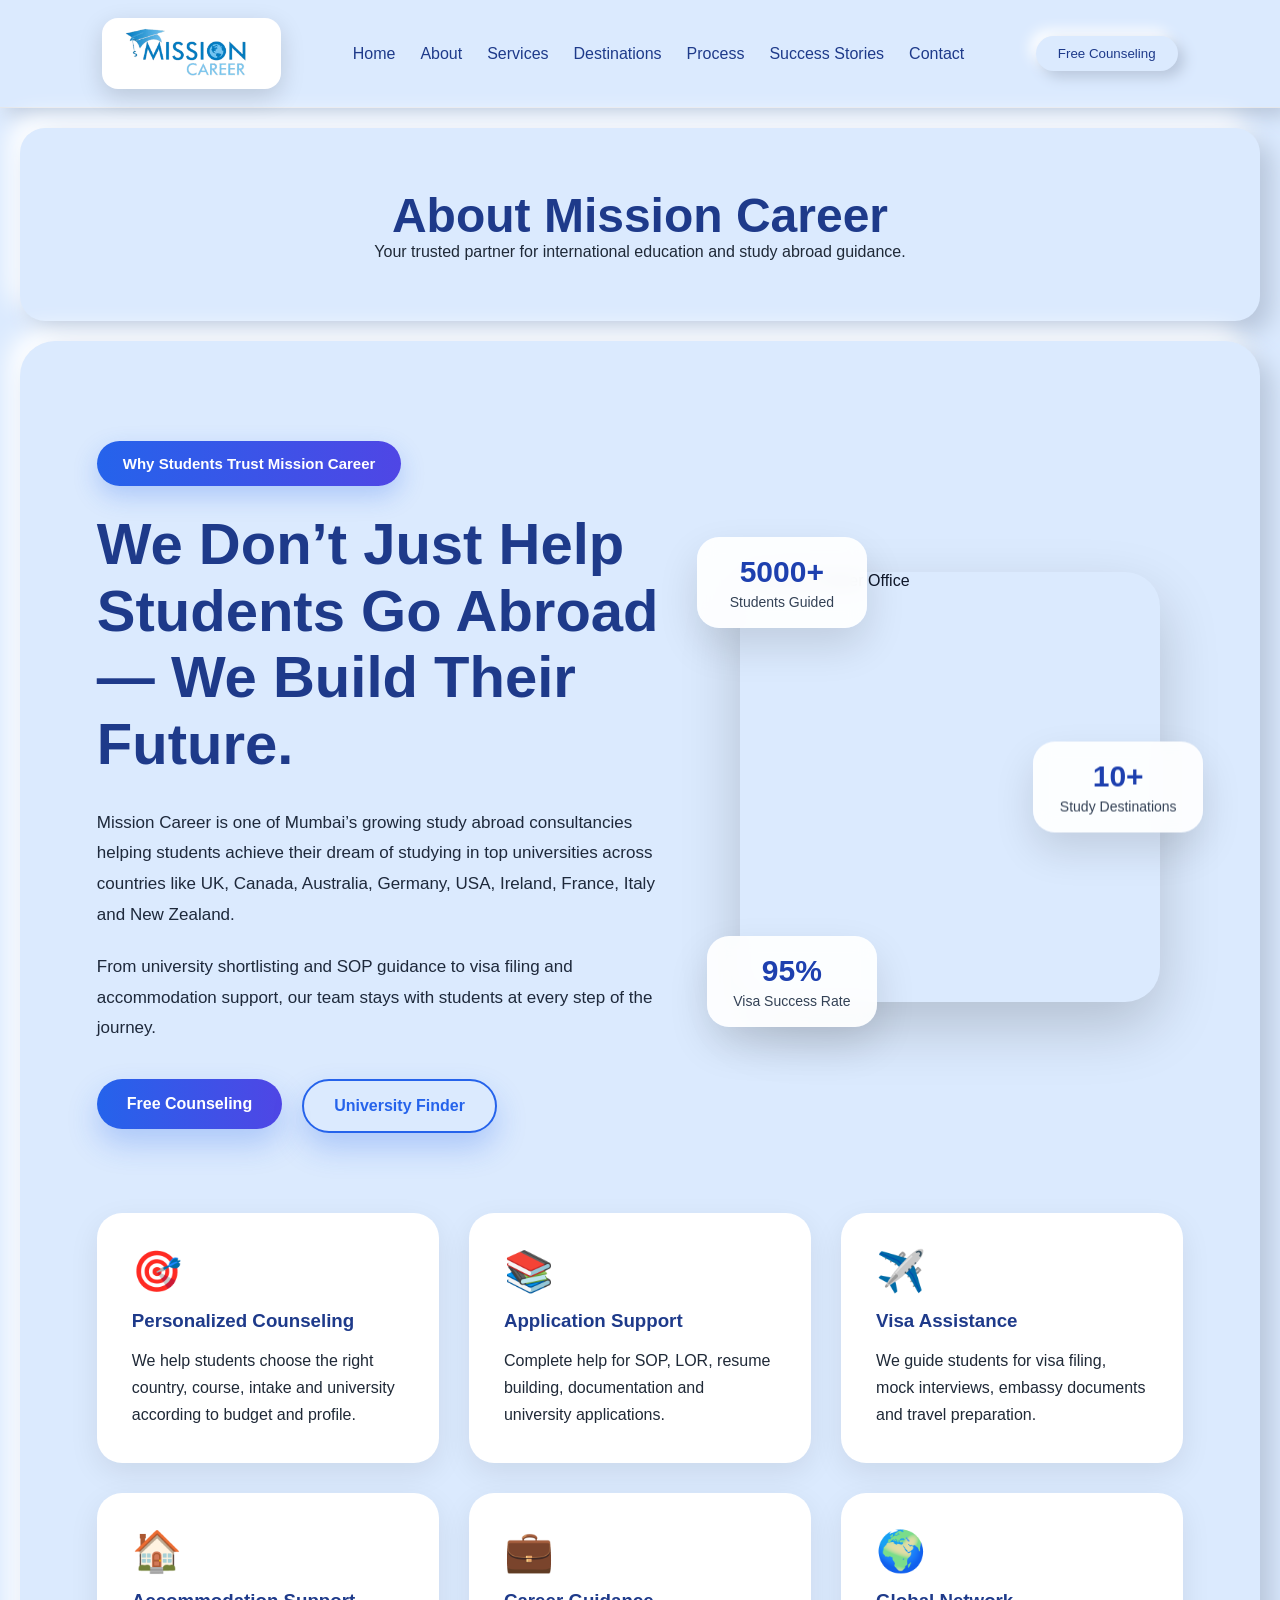
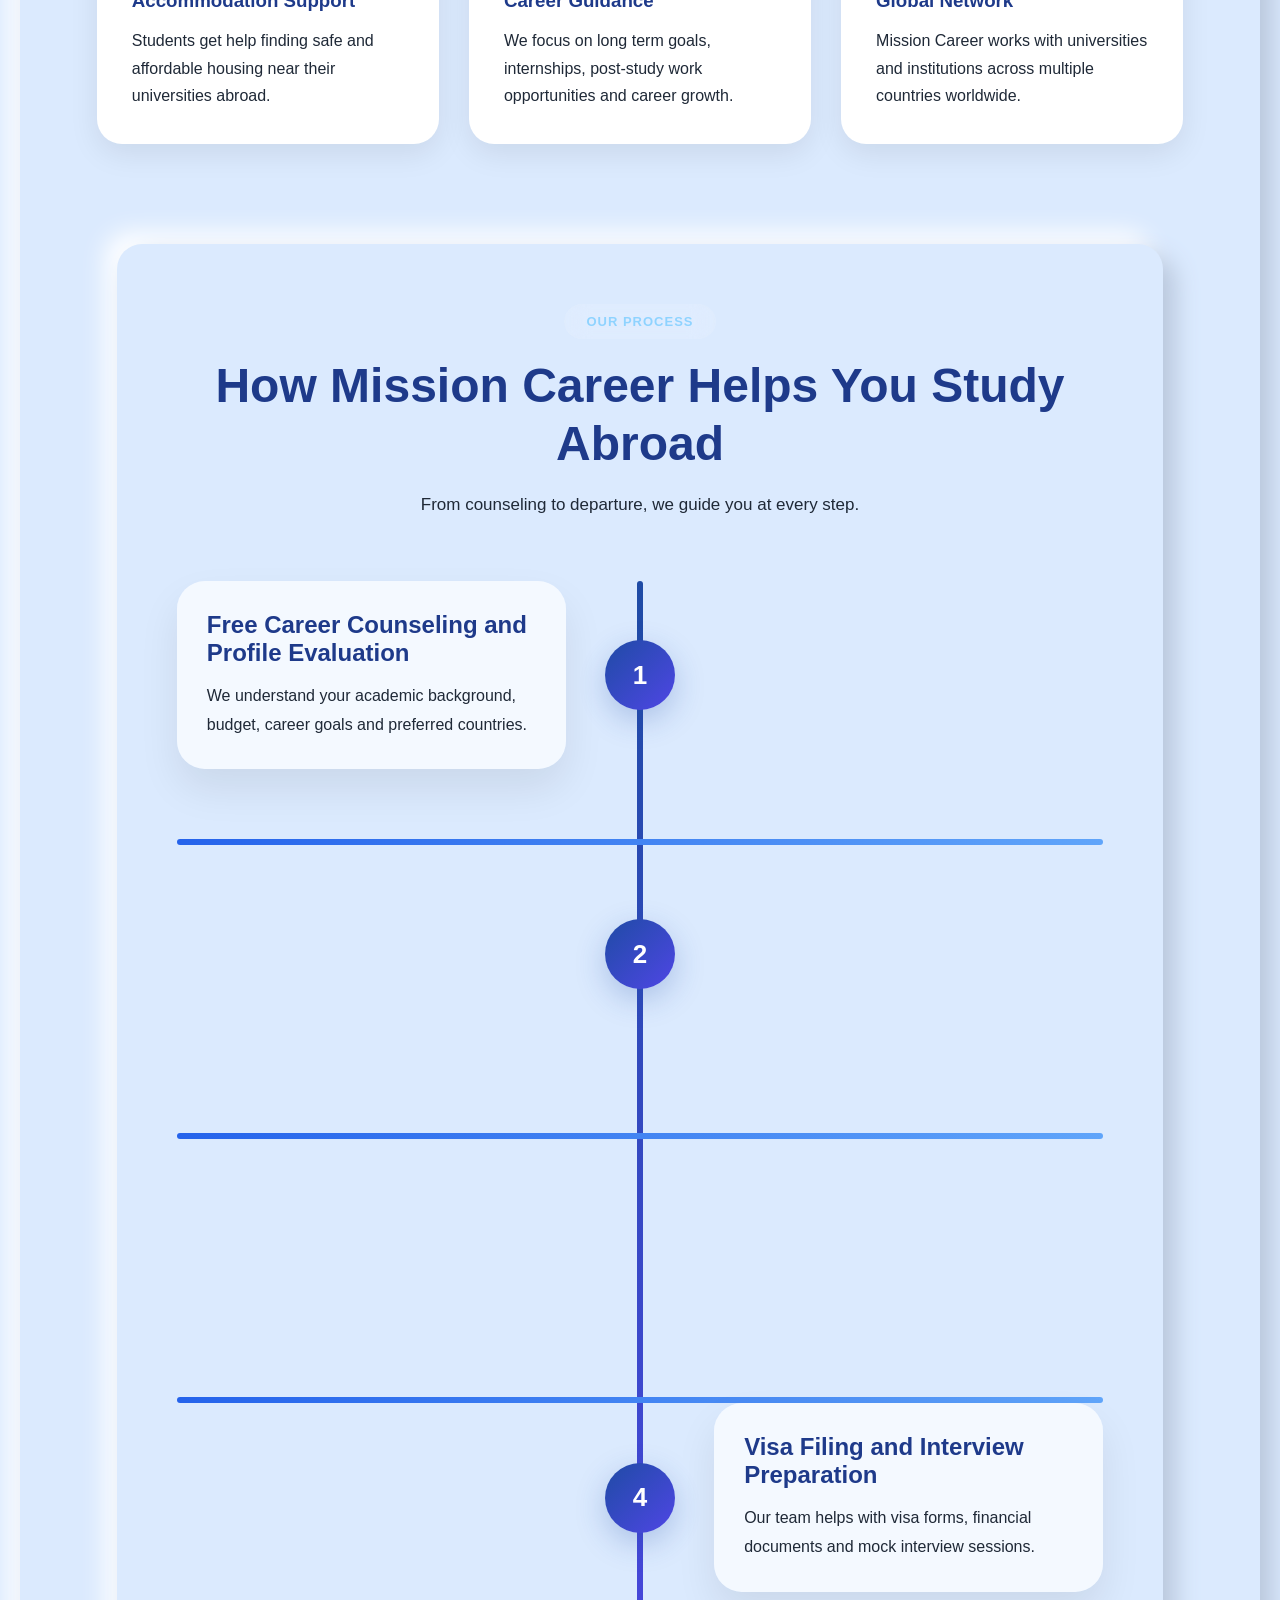
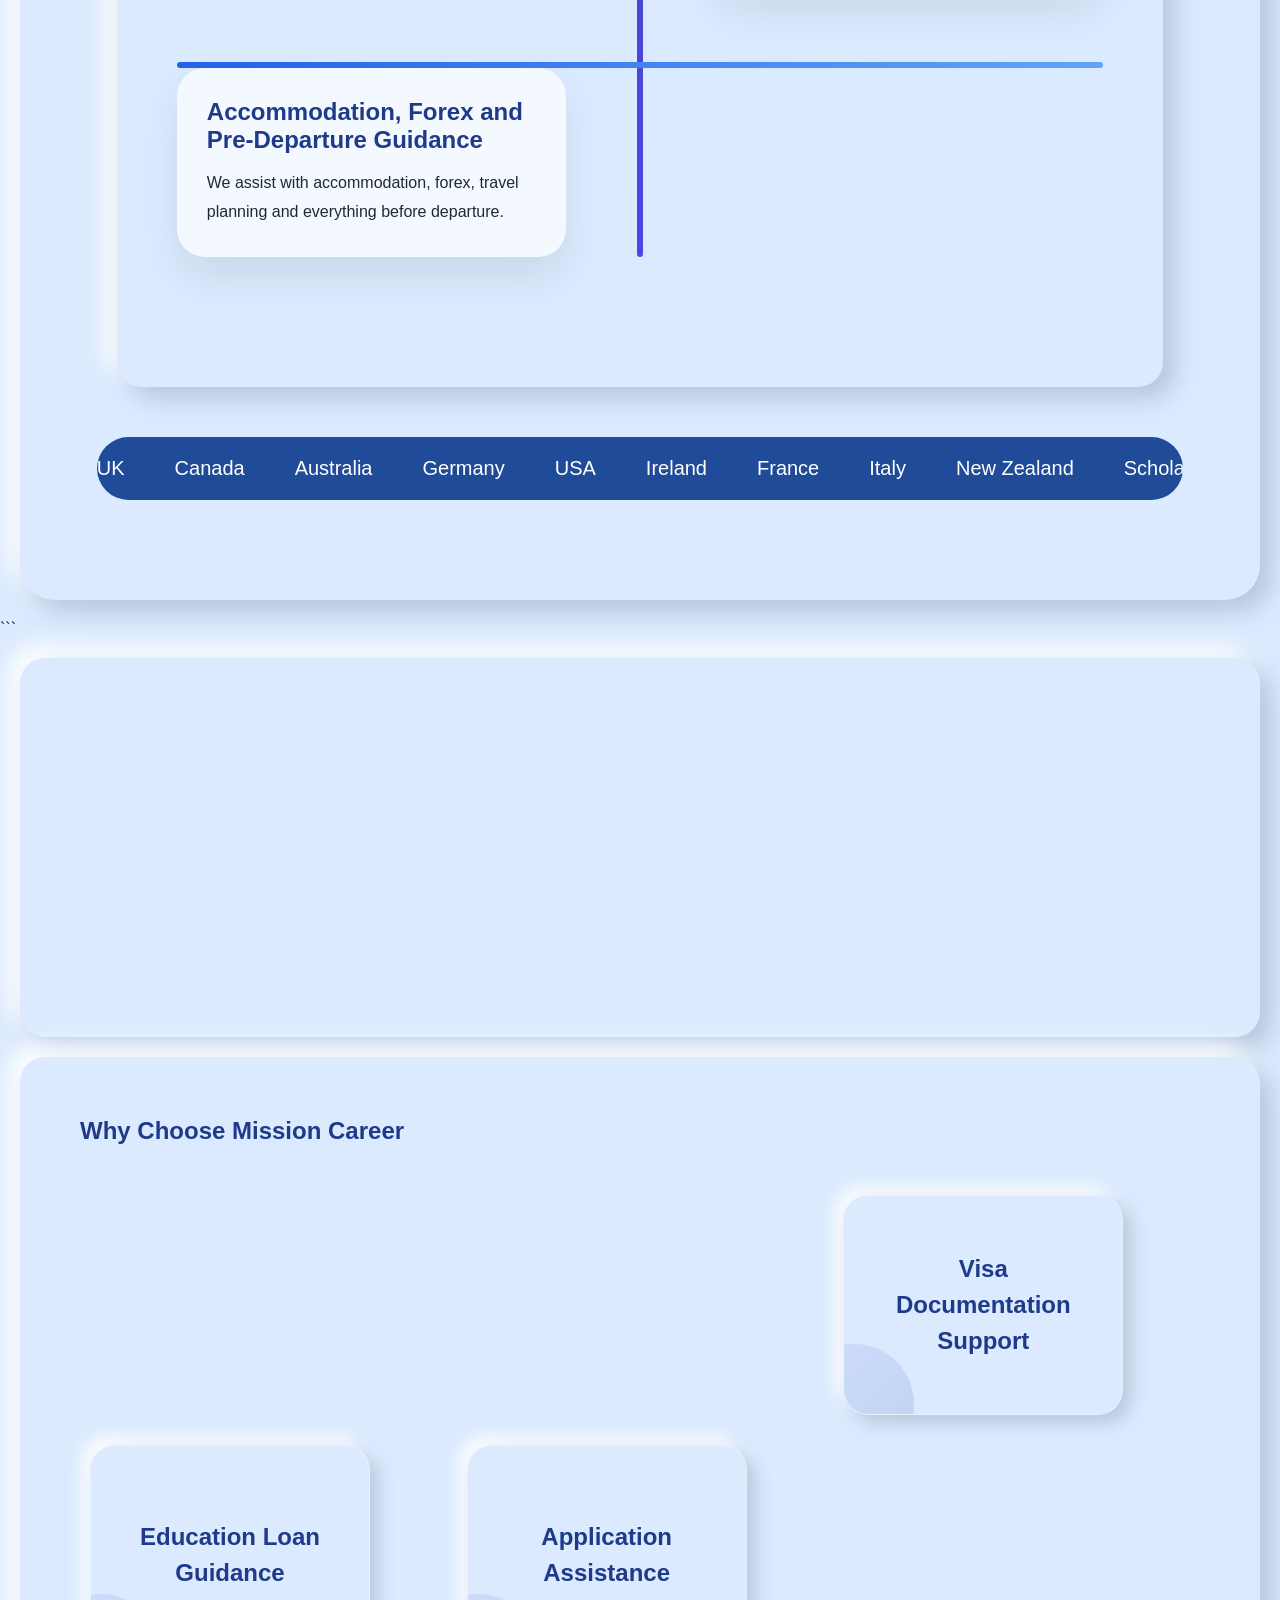
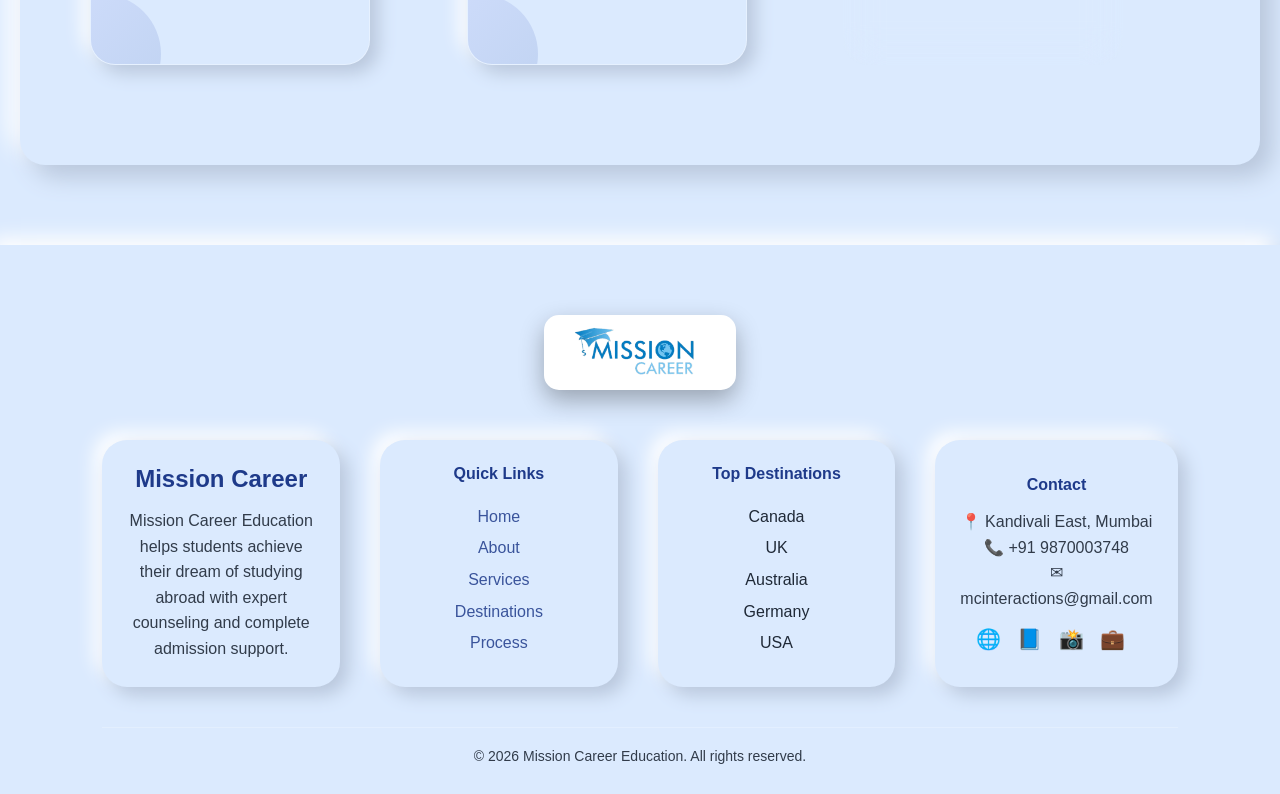
==== about.html @ e17ad74a "Add files via upload" ====
<!DOCTYPE html>
<html lang="en">

<head>

<meta charset="UTF-8">
<meta name="viewport" content="width=device-width, initial-scale=1.0">

<title>About | Mission Career</title>

<link rel="stylesheet" href="style.css">

</head>

<body>

<!-- NAVBAR -->

<nav class="navbar">

<div class="logo">
<img src="mclogo.png" alt="Mission Career Logo">
</div>

<ul class="nav-links">

<li><a href="index.html">Home</a></li>
<li><a href="about.html">About</a></li>
<li><a href="services.html">Services</a></li>
<li><a href="destinations.html">Destinations</a></li>
<li><a href="process.html">Process</a></li>
<li><a href="success.html">Success Stories</a></li>
<li><a href="contact.html">Contact</a></li>

</ul>

<a href="contact.html">
<button class="btn">Free Counseling</button>
</a>

</nav>


<!-- ABOUT HERO -->

<section class="page-hero">

<h1>About Mission Career</h1>

<p>
Your trusted partner for international education and study abroad guidance.
</p>

</section>


<!-- ABOUT CONTENT -->


<!-- ADVANCED ABOUT SECTION -->

<section class="about-advanced-section">

    <div class="about-top">

        <div class="about-left">

            <span class="about-tag">Why Students Trust Mission Career</span>

            <h2>
                We Don’t Just Help Students Go Abroad —
                We Build Their Future.
            </h2>

            <p>
                Mission Career is one of Mumbai’s growing study abroad consultancies helping students achieve their dream of studying in top universities across countries like UK, Canada, Australia, Germany, USA, Ireland, France, Italy and New Zealand.
            </p>

            <p>
                From university shortlisting and SOP guidance to visa filing and accommodation support, our team stays with students at every step of the journey.
            </p>

            <div class="about-buttons">

                <a href="contact.html">
                    <button class="btn">Free Counseling</button>
                </a>

                <a href="finder.html">
                    <button class="btn btn-outline">University Finder</button>
                </a>

            </div>

        </div>

        <div class="about-right">

           <div class="about-main-card floating-card">
    <img src="https://images.unsplash.com/photo-1522202176988-66273c2fd55f?auto=format&fit=crop&w=900&q=80" alt="Mission Career Office">
</div>

            <div class="mini-card card-1">
                <h3>5000+</h3>
                <p>Students Guided</p>
            </div>

            <div class="mini-card card-2">
                <h3>95%</h3>
                <p>Visa Success Rate</p>
            </div>

            <div class="mini-card card-3">
                <h3>10+</h3>
                <p>Study Destinations</p>
            </div>

        </div>

    </div>


    <div class="about-features-grid">

        <div class="feature-box">
            <div class="feature-icon">🎯</div>
            <h3>Personalized Counseling</h3>
            <p>We help students choose the right country, course, intake and university according to budget and profile.</p>
        </div>

        <div class="feature-box">
            <div class="feature-icon">📚</div>
            <h3>Application Support</h3>
            <p>Complete help for SOP, LOR, resume building, documentation and university applications.</p>
        </div>

        <div class="feature-box">
            <div class="feature-icon">✈️</div>
            <h3>Visa Assistance</h3>
            <p>We guide students for visa filing, mock interviews, embassy documents and travel preparation.</p>
        </div>

        <div class="feature-box">
            <div class="feature-icon">🏠</div>
            <h3>Accommodation Support</h3>
            <p>Students get help finding safe and affordable housing near their universities abroad.</p>
        </div>

        <div class="feature-box">
            <div class="feature-icon">💼</div>
            <h3>Career Guidance</h3>
            <p>We focus on long term goals, internships, post-study work opportunities and career growth.</p>
        </div>

        <div class="feature-box">
            <div class="feature-icon">🌍</div>
            <h3>Global Network</h3>
            <p>Mission Career works with universities and institutions across multiple countries worldwide.</p>
        </div>

    </div>


<section class="process-flow-section">

    <div class="process-header">
        <span class="process-tag">Our Process</span>
        <h2>How Mission Career Helps You Study Abroad</h2>
        <p>From counseling to departure, we guide you at every step.</p>
    </div>

    <div class="process-flow">

        <div class="flow-step left">
            <div class="step-circle">1</div>
            <div class="step-card">
                <h3>Free Career Counseling and Profile Evaluation</h3>
                <p>We understand your academic background, budget, career goals and preferred countries.</p>
            </div>
        </div>

        <div class="flow-line"></div>

        <div class="flow-step right">
            <div class="step-circle">2</div>
            <div class="step-card">
                <h3>Country, Course and University Shortlisting</h3>
                <p>Our counselors shortlist the best countries, universities and courses according to your profile.</p>
            </div>
        </div>

        <div class="flow-line"></div>

        <div class="flow-step left">
            <div class="step-circle">3</div>
            <div class="step-card">
                <h3>Application Filing, SOP and Documentation</h3>
                <p>We help with SOP, LOR, resume building, application forms and all required documents.</p>
            </div>
        </div>

        <div class="flow-line"></div>

        <div class="flow-step right">
            <div class="step-circle">4</div>
            <div class="step-card">
                <h3>Visa Filing and Interview Preparation</h3>
                <p>Our team helps with visa forms, financial documents and mock interview sessions.</p>
            </div>
        </div>

        <div class="flow-line"></div>

        <div class="flow-step left">
            <div class="step-circle">5</div>
            <div class="step-card">
                <h3>Accommodation, Forex and Pre-Departure Guidance</h3>
                <p>We assist with accommodation, forex, travel planning and everything before departure.</p>
            </div>
        </div>

    </div>

</section>


    <div class="about-marquee">
        <div class="marquee-track">
            <span>UK</span>
            <span>Canada</span>
            <span>Australia</span>
            <span>Germany</span>
            <span>USA</span>
            <span>Ireland</span>
            <span>France</span>
            <span>Italy</span>
            <span>New Zealand</span>
            <span>Scholarships</span>
            <span>Visa Support</span>
            <span>IELTS Guidance</span>
        </div>
    </div>

</section>
```



<!-- MISSION VISION -->

<section class="mission">

<div class="mission-grid">

<div class="mission-card">

<h3>Our Mission</h3>

<p>
To empower students with global education opportunities through reliable guidance and transparent counseling.
</p>

</div>


<div class="mission-card">

<h3>Our Vision</h3>

<p>
To become one of the most trusted international education consultancies helping thousands of students build successful global careers.
</p>

</div>

</div>

</section>


<!-- WHY CHOOSE US -->

<section>

<h2>Why Choose Mission Career</h2>

<div class="services-grid">

<div class="service-card">Experienced Counselors</div>

<div class="service-card">Top University Partnerships</div>

<div class="service-card">Visa Documentation Support</div>

<div class="service-card">Education Loan Guidance</div>

<div class="service-card">Application Assistance</div>

<div class="service-card">Pre-Departure Support</div>

</div>

</section>


<footer class="footer">

    <div class="footer-logo">

<img src="mclogo.png" alt="Mission Career Logo">

</div>

<div class="footer-container">

<!-- COMPANY -->

<div class="footer-col">

<h3>Mission Career</h3>

<p>
Mission Career Education helps students achieve their dream of studying abroad with expert counseling and complete admission support.
</p>

</div>


<!-- QUICK LINKS -->

<div class="footer-col">

<h4>Quick Links</h4>

<ul>

<li><a href="index.html">Home</a></li>
<li><a href="about.html">About</a></li>
<li><a href="services.html">Services</a></li>
<li><a href="destinations.html">Destinations</a></li>
<li><a href="process.html">Process</a></li>

</ul>

</div>


<!-- DESTINATIONS -->

<div class="footer-col">

<h4>Top Destinations</h4>

<ul>

<li>Canada</li>
<li>UK</li>
<li>Australia</li>
<li>Germany</li>
<li>USA</li>

</ul>

</div>


<!-- CONTACT -->

<div class="footer-col">

<h4>Contact</h4>

<p>📍 Kandivali East, Mumbai</p>
<p>📞 +91 9870003748</p>
<p>✉ mcinteractions@gmail.com</p>

<div class="footer-social">

<a href="#">🌐</a>
<a href="#">📘</a>
<a href="#">📸</a>
<a href="#">💼</a>

</div>

</div>

</div>


<div class="footer-bottom">

<p>© 2026 Mission Career Education. All rights reserved.</p>

</div>

</footer>
</body>

</html>
---- style.css ----
*{
margin:0;
padding:0;
box-sizing:border-box;
font-family:sans-serif;
}

body{
background:#f6f9ff;
color:#0a2540;
}

/* NAVBAR */

.navbar{

display:flex;
justify-content:space-between;
align-items:center;

padding:20px 8%;

background:white;

box-shadow:0 5px 20px rgba(0,0,0,0.05);

}

.nav-links{

display:flex;
gap:25px;

list-style:none;

}

.nav-links a{

text-decoration:none;
color:#0a2540;

}

.btn{

background:#2563eb;
color:white;

padding:10px 22px;

border:none;

border-radius:30px;

cursor:pointer;

}

.btn-outline{

border:2px solid #2563eb;

background:white;
color:#2563eb;

padding:10px 22px;

border-radius:30px;

cursor:pointer;

}


/* HERO */

.hero{

display:grid;
grid-template-columns:1fr 1fr;

padding:120px 8%;

align-items:center;

}

.hero h1{

font-size:52px;
color:#1e3a8a;

}

.hero p{

margin-top:15px;

}

.hero-buttons{

margin-top:20px;
display:flex;
gap:10px;

}

.image-placeholder{

width:300px;
height:300px;

background:#dbeafe;

display:flex;
align-items:center;
justify-content:center;

border-radius:20px;

}


/* SERVICES */

section{

padding:100px 8%;

}

.services-grid{

display:grid;

grid-template-columns:repeat(auto-fit,minmax(250px,1fr));

gap:30px;

}

.service-card{

background:white;

padding:25px;

border-radius:14px;

box-shadow:0 10px 25px rgba(0,0,0,0.05);

}


/* COUNTRIES */

.countries{

display:grid;

grid-template-columns:repeat(auto-fit,minmax(150px,1fr));

gap:20px;

}

.country{

background:white;

padding:20px;

text-align:center;

border-radius:12px;

box-shadow:0 10px 20px rgba(0,0,0,0.05);

}


/* STATS */

.stats{

display:flex;

justify-content:center;

gap:60px;

background:#eef5ff;

}

.stat{

text-align:center;

}

.stat h3{

font-size:40px;

color:#2563eb;

}


/* FOOTER */

footer{

background:#1e40af;

color:white;

text-align:center;

padding:40px;

}

.success-grid{
display:grid;
grid-template-columns:repeat(auto-fit,minmax(250px,1fr));
gap:30px;
margin-top:40px;
}

.success-card{
background:white;
padding:25px;
border-radius:14px;
text-align:center;
box-shadow:0 10px 25px rgba(0,0,0,0.05);
}

.page-hero{

padding:120px 8%;
text-align:center;

background:#eef5ff;

}

.page-hero h1{

font-size:48px;
color:#1e3a8a;

}

.about-grid{

display:grid;

grid-template-columns:1fr 1fr;

gap:40px;

align-items:center;

}

.mission-grid{

display:grid;

grid-template-columns:1fr 1fr;

gap:30px;

}

.mission-card{

background:white;

padding:25px;

border-radius:14px;

box-shadow:0 10px 25px rgba(0,0,0,0.05);

}

.cta-section{

text-align:center;

background:#eef5ff;

padding:80px 8%;

}

.cta-section h2{

font-size:36px;

margin-bottom:10px;

color:#1e3a8a;

}

.process-grid{

display:grid;

grid-template-columns:repeat(auto-fit,minmax(250px,1fr));

gap:30px;

margin-top:40px;

}

.process-card{

background:white;

padding:30px;

border-radius:14px;

text-align:center;

box-shadow:0 10px 25px rgba(0,0,0,0.05);

transition:0.3s;

}

.process-card:hover{

transform:translateY(-6px);

box-shadow:0 20px 40px rgba(0,0,0,0.1);

}

.success-grid{

display:grid;

grid-template-columns:repeat(auto-fit,minmax(250px,1fr));

gap:30px;

margin-top:40px;

}

.success-card{

background:white;

padding:25px;

border-radius:14px;

text-align:center;

box-shadow:0 10px 25px rgba(0,0,0,0.05);

transition:0.3s;

}

.success-card:hover{

transform:translateY(-6px);

box-shadow:0 20px 40px rgba(0,0,0,0.1);

}

.finder{

text-align:center;

background:#eef5ff;

padding:100px 8%;

}

.finder h2{

font-size:40px;

margin-bottom:10px;

color:#1e3a8a;

}

.logo img{
height:55px;
width:auto;
}

.hero{

display:grid;
grid-template-columns:1fr 1fr;

gap:60px;

padding:120px 8%;

align-items:center;

background:linear-gradient(120deg,#eef5ff,#ffffff);

}

.hero h1{

font-size:56px;

color:#1e3a8a;

}

.highlight{

color:#2563eb;

}

.hero p{

margin-top:15px;

font-size:18px;

max-width:500px;

}

/* FEATURES */

.hero-features{

display:grid;

grid-template-columns:repeat(2,1fr);

gap:12px;

margin-top:20px;

}

.feature{

background:white;

padding:12px 16px;

border-radius:30px;

box-shadow:0 10px 20px rgba(0,0,0,0.05);

font-size:14px;

}

/* STATS */

.hero-stats{

display:flex;

gap:40px;

margin-top:25px;

}

.hero-stats h2{

font-size:32px;

color:#2563eb;

}

/* STUDENT GRID */

.students-grid{

display:grid;

grid-template-columns:repeat(2,160px);

gap:25px;

justify-content:center;

}

.student-card{

position:relative;

width:160px;
height:200px;

border-radius:16px;

overflow:hidden;

box-shadow:0 15px 35px rgba(0,0,0,0.2);

animation:floatCard 6s ease-in-out infinite;

}

.student-card img{

width:100%;
height:100%;

object-fit:cover;

}

.student-card span{

position:absolute;

bottom:10px;
left:10px;

background:white;

padding:4px 10px;

border-radius:20px;

font-size:12px;

}

/* FLOAT ANIMATION */

@keyframes floatCard{

0%{transform:translateY(0px)}
50%{transform:translateY(-15px)}
100%{transform:translateY(0px)}

}

.hero{

display:grid;
grid-template-columns:1fr 1fr;

gap:60px;

padding:120px 8%;

background:linear-gradient(120deg,#f6f9ff,#ffffff);

}

/* HEADLINE */

.hero h1{

font-size:64px;

line-height:1.1;

color:#0a2540;

}

.gradient-text{

background:linear-gradient(90deg,#2563eb,#60a5fa);

-webkit-background-clip:text;

-webkit-text-fill-color:transparent;

}

/* FINDER WIDGET */

.finder-widget{

margin-top:25px;

display:flex;

gap:10px;

background:white;

padding:15px;

border-radius:12px;

box-shadow:0 10px 30px rgba(0,0,0,0.08);

}

.finder-widget select{

padding:10px;

border-radius:8px;

border:1px solid #ddd;

}

/* STATS CHIPS */

.hero-chips{

display:flex;

gap:15px;

margin-top:20px;

}

.chip{

background:#eef5ff;

padding:8px 14px;

border-radius:30px;

font-size:14px;

}

/* RIGHT SIDE WIDGETS */

.hero-widgets{

display:flex;

flex-direction:column;

gap:20px;

}

.widget{

background:white;

padding:20px;

border-radius:16px;

box-shadow:0 15px 35px rgba(0,0,0,0.1);

animation:float 6s ease-in-out infinite;

}

.widget.success{

border-left:4px solid #2563eb;

}

.widget.country{

border-left:4px solid #10b981;

}

@keyframes float{

0%{transform:translateY(0)}
50%{transform:translateY(-12px)}
100%{transform:translateY(0)}

}

.nav-links a{

position:relative;

text-decoration:none;

color:#0a2540;

font-weight:500;

padding:6px 0;

transition:color 0.3s ease;

}

/* underline animation */

.nav-links a::after{

content:"";

position:absolute;

left:0;

bottom:-4px;

width:0%;

height:2px;

background:linear-gradient(
90deg,
#2563eb,
#60a5fa
);

transition:width 0.35s ease;

}

/* hover effect */

.nav-links a:hover{

color:#2563eb;

}

.nav-links a:hover::after{

width:100%;

}

.hero{

display:grid;
grid-template-columns:1fr 1fr;

gap:70px;

padding:120px 8%;

align-items:center;

background:linear-gradient(120deg,#f6f9ff,#ffffff);

}

/* HEADLINE */

.hero h1{

font-size:64px;

line-height:1.1;

color:#0a2540;

}

.gradient-text{

background:linear-gradient(90deg,#2563eb,#60a5fa);

-webkit-background-clip:text;

-webkit-text-fill-color:transparent;

}

.hero p{

margin-top:15px;

font-size:18px;

max-width:520px;

}

/* FEATURES */

.hero-features{

display:grid;

grid-template-columns:repeat(2,1fr);

gap:12px;

margin-top:25px;

}

.feature{

background:white;

padding:12px 16px;

border-radius:30px;

box-shadow:0 10px 20px rgba(0,0,0,0.05);

font-size:14px;

}

/* STATS */

.hero-stats{

display:flex;

gap:40px;

margin-top:25px;

}

.stat h2{

color:#2563eb;

font-size:32px;

}

/* BUTTONS */

.hero-buttons{

margin-top:25px;

display:flex;

gap:15px;

}

.trust-line{

margin-top:12px;

font-size:14px;

color:#64748b;

}

/* RIGHT SIDE CARDS */

.students-grid{

display:grid;

grid-template-columns:repeat(2,200px);

gap:30px;

justify-content:center;

}

.student-card{

position:relative;

width:200px;
height:240px;

border-radius:18px;

overflow:hidden;

box-shadow:0 20px 40px rgba(0,0,0,0.15);

transition:0.3s;

}

.student-card:hover{

transform:translateY(-10px);

}

.student-card img{

width:100%;
height:100%;

object-fit:cover;

}

.card-label{

position:absolute;

bottom:12px;
left:12px;

background:white;

padding:6px 12px;

border-radius:20px;

font-size:13px;

font-weight:500;

}

/* ===== GLOBAL THEME OVERRIDE ===== */

body{
background:#f8fbff;
color:#0f172a;
}

/* NAVBAR */

.navbar{
background:white;
border-bottom:1px solid #e5e7eb;
}

/* NAV LINKS */

.nav-links a{
color:#0f172a;
}

.nav-links a:hover{
color:#2563eb;
}

/* HEADINGS */

h1,h2,h3{
color:#0f172a;
}

/* GRADIENT TEXT */

.gradient-text{
background:linear-gradient(90deg,#2563eb,#7c3aed);
-webkit-background-clip:text;
-webkit-text-fill-color:transparent;
}

/* BUTTON PRIMARY */

.btn{
background:linear-gradient(135deg,#2563eb,#7c3aed);
color:white;
border:none;
}

/* BUTTON HOVER */

.btn:hover{
transform:translateY(-2px);
box-shadow:0 10px 25px rgba(0,0,0,0.15);
}

/* BUTTON OUTLINE */

.btn-outline{
border:2px solid #2563eb;
color:#2563eb;
background:white;
}

/* CARDS */

.service-card,
.country,
.success-card,
.process-card{

background:white;

border-radius:16px;

box-shadow:0 10px 30px rgba(0,0,0,0.06);

transition:0.3s;

}

.service-card:hover,
.country:hover,
.success-card:hover,
.process-card:hover{

transform:translateY(-6px);

box-shadow:0 20px 50px rgba(0,0,0,0.12);

}

/* LIGHT SECTIONS */

.light-section{
background:#f1f5ff;
}

/* HERO */

.hero{
background:linear-gradient(120deg,#f6f9ff,#ffffff);
}

/* STATS */

.stat h2{
color:#2563eb;
}

/* ===== SKY BLUE WEBSITE BACKGROUND ===== */

body{
background:#eaf3ff;
}

/* sections */

section{
background:#eaf3ff;
}

/* hero section */

.hero{
background:#eaf3ff;
}

/* light sections */

.light-section{
background:#eaf3ff;
}

/* cards ko white rakhenge taaki contrast aaye */

.service-card,
.success-card,
.process-card,
.country,
.student-card{

background:white;

}

body{

background:linear-gradient(
180deg,
#eef5ff,
#dbeafe
);

}

/* STRONG SKY BLUE BACKGROUND */

body{
background:#dbeafe;
}

section{
background:#dbeafe;
}

.hero{
background:#dbeafe;
}

body{
background:linear-gradient(
180deg,
#dbeafe,
#bfdbfe
);
}

.navbar{
background:linear-gradient(
90deg,
#4f46e5,
#7c3aed
);

padding:18px 8%;

display:flex;
align-items:center;
justify-content:space-between;

}

.nav-links a{
color:white;
}

.nav-links a:hover{
color:#e0e7ff;
}

.logo{
background:white;
padding:6px 16px;
border-radius:14px;

box-shadow:
0 6px 20px rgba(0,0,0,0.15);

display:flex;
align-items:center;
}

.nav-btn{

background:white;
color:#5b4bff;

padding:12px 28px;

border-radius:40px;

font-weight:600;

border:none;

box-shadow:
0 8px 20px rgba(0,0,0,0.15);

transition:all 0.3s ease;

}

/* hover */

.nav-btn:hover{

transform:translateY(-3px);

box-shadow:
0 12px 30px rgba(0,0,0,0.25);

background:linear-gradient(
90deg,
#2563eb,
#7c3aed
);

color:white;

}

.nav-btn{

background:linear-gradient(
90deg,
#2563eb,
#7c3aed
);

color:white;

box-shadow:
0 10px 30px rgba(124,58,237,0.6);

}

.nav-btn{

background:linear-gradient(
90deg,
#2563eb,
#7c3aed
);

color:white;

box-shadow:
0 10px 30px rgba(124,58,237,0.6);

}

.logo{

background:white;

padding:8px 18px;

border-radius:16px;

display:flex;
align-items:center;

transition:all 0.35s ease;

box-shadow:
0 8px 25px rgba(0,0,0,0.15);

}

/* hover animation */

.logo:hover{

transform:translateY(-4px) scale(1.05);

box-shadow:
0 15px 40px rgba(124,58,237,0.4);

}

.logo{

background:white;

padding:8px 18px;

border-radius:16px;

display:flex;
align-items:center;

transition:all 0.35s ease;

box-shadow:
0 8px 25px rgba(0,0,0,0.15);

}

/* hover animation */

.logo:hover{

transform:translateY(-4px) scale(1.05);

box-shadow:
0 15px 40px rgba(124,58,237,0.4);

}

.staff-grid{

display:grid;
grid-template-columns:repeat(2,200px);
gap:30px;
justify-content:center;

}

.staff-card{

position:relative;

width:200px;
height:240px;

border-radius:20px;

overflow:hidden;

box-shadow:0 20px 40px rgba(0,0,0,0.15);

transition:0.4s;

}

.staff-card img{

width:100%;
height:100%;
object-fit:cover;

}

/* hover animation */

.staff-card:hover{

transform:translateY(-10px) scale(1.05);

box-shadow:0 30px 60px rgba(0,0,0,0.25);

}

/* gradient overlay */

.staff-card::after{

content:"";

position:absolute;
bottom:0;
left:0;

width:100%;
height:60%;

background:linear-gradient(
transparent,
rgba(0,0,0,0.85)
);

}

/* name */

.staff-name{

position:absolute;

bottom:12px;
left:14px;

color:white;

font-weight:600;

font-size:18px;

z-index:2;

}

.team-section{

display:grid;
grid-template-columns:repeat(2,220px);
gap:40px;

justify-content:center;

}

/* card */

.team-card{

position:relative;

height:260px;
width:220px;

border-radius:22px;

overflow:hidden;

background:white;

box-shadow:
0 20px 50px rgba(0,0,0,0.15);

transition:0.4s;

}

/* image */

.team-card img{

width:100%;
height:100%;

object-fit:cover;

transition:0.5s;

}

/* hover */

.team-card:hover{

transform:translateY(-12px) scale(1.05);

box-shadow:
0 35px 80px rgba(0,0,0,0.25);

}

.team-card:hover img{

transform:scale(1.15);

}

/* info overlay */

.team-info{

position:absolute;

bottom:0;

width:100%;

padding:16px;

background:linear-gradient(
transparent,
rgba(0,0,0,0.85)
);

color:white;

transform:translateY(35px);

transition:0.35s;

}

.team-card:hover .team-info{

transform:translateY(0);

}

/* name */

.team-info h3{

font-size:18px;

margin-bottom:4px;

}

.team-info p{

font-size:13px;

opacity:0.85;

}

.gautam-img{
object-fit:cover;
object-position:50% 10%;
}

.team-card{
position:relative;
overflow:hidden;
border-radius:22px;
}

/* image */

.team-card img{
width:100%;
height:100%;
object-fit:cover;
}

/* dark gradient overlay */

.team-card::after{
content:"";
position:absolute;
bottom:0;
left:0;
width:100%;
height:60%;

background:linear-gradient(
transparent,
rgba(0,0,0,0.85)
);
}

/* name style */

.team-info{
position:absolute;
bottom:15px;
left:15px;

color:white;
font-weight:600;
font-size:18px;

z-index:2;

background:rgba(0,0,0,0.45);
padding:6px 14px;
border-radius:20px;

backdrop-filter:blur(6px);
}

/* CARD OVERLAY */

.team-card{
position:relative;
overflow:hidden;
border-radius:22px;
}

.team-card::after{
content:"";
position:absolute;
bottom:0;
left:0;
width:100%;
height:65%;

background:linear-gradient(
transparent,
rgba(0,0,0,0.85)
);
}

/* NAME STYLE */

.team-info{

position:absolute;
bottom:18px;
left:18px;

font-size:20px;
font-weight:700;

z-index:2;

/* BLUE WHITE GRADIENT TEXT */

background:linear-gradient(90deg,#ffffff,#60a5fa,#2563eb);

-webkit-background-clip:text;
-webkit-text-fill-color:transparent;

text-shadow:0 3px 10px rgba(0,0,0,0.6);

}

/* HERO HOVER EFFECTS */

/* staff cards */

.team-card{

transition:all 0.4s ease;

}

.team-card:hover{

transform:translateY(-12px) scale(1.05);

box-shadow:0 35px 70px rgba(0,0,0,0.35);

}

/* image zoom */

.team-card img{

transition:transform 0.6s ease;

}

.team-card:hover img{

transform:scale(1.15);

}

/* feature pills */

.feature{

transition:all 0.35s ease;

cursor:pointer;

}

.feature:hover{

transform:translateY(-4px) scale(1.05);

box-shadow:0 10px 25px rgba(0,0,0,0.15);

background:white;

}

/* stats numbers */

.stat{

transition:0.35s;

}

.stat:hover{

transform:scale(1.1);

color:#2563eb;

}

/* buttons */

.btn{

transition:all 0.35s ease;

}

.btn:hover{

transform:translateY(-3px) scale(1.05);

box-shadow:0 12px 30px rgba(0,0,0,0.25);

}

/* outline button */

.btn-outline{

transition:all 0.35s ease;

}

.btn-outline:hover{

background:#2563eb;

color:white;

transform:translateY(-3px) scale(1.05);

}

/* heading hover glow */

.hero h1{

transition:0.4s;

}

.hero h1:hover{

text-shadow:

0 10px 40px rgba(37,99,235,0.5);

}

/* ================= CLAY EFFECT WITHOUT COLOR CHANGE ================= */

/* clay cards */

.feature,
.dest-card,
.service-card,
.about-card,
.process-content,
.timeline-item,
.contact-form,
.why-card,
.team-card{

border-radius:22px;

box-shadow:
8px 8px 18px rgba(0,0,0,0.15),
-6px -6px 14px rgba(255,255,255,0.6);

transition:all 0.35s ease;

}

/* hover press effect */

.feature:hover,
.dest-card:hover,
.service-card:hover,
.about-card:hover,
.process-content:hover,
.timeline-item:hover,
.why-card:hover,
.team-card:hover{

transform:translateY(-4px);

box-shadow:
inset 6px 6px 12px rgba(0,0,0,0.18),
inset -6px -6px 12px rgba(255,255,255,0.6);

}

/* buttons clay press */

.btn,
.btn-outline,
.nav-btn{

border-radius:40px;

box-shadow:
6px 6px 14px rgba(0,0,0,0.2),
-4px -4px 10px rgba(255,255,255,0.5);

transition:0.3s;

}

.btn:hover,
.btn-outline:hover,
.nav-btn:hover{

box-shadow:
inset 5px 5px 10px rgba(0,0,0,0.25),
inset -5px -5px 10px rgba(255,255,255,0.6);

}

/* navbar soft clay */

nav{

box-shadow:
6px 6px 14px rgba(0,0,0,0.15),
-4px -4px 10px rgba(255,255,255,0.5);

}

/* pills */

.feature{

border-radius:30px;

}

/* stat cards */

.stat{

border-radius:20px;

box-shadow:
6px 6px 14px rgba(0,0,0,0.15),
-4px -4px 10px rgba(255,255,255,0.5);

}

.contact-grid{

display:grid;

grid-template-columns:1fr 1fr;

gap:60px;

}

.contact-form{

padding:30px;

}

.contact-form input,
.contact-form textarea{

width:100%;

padding:12px;

margin-bottom:15px;

border-radius:10px;

border:1px solid #ddd;

font-size:14px;

}

.contact-info p{

margin-bottom:15px;

}

/* FOOTER */

.footer{

background: linear-gradient(135deg,#4f46e5,#7c3aed);

color:white;

padding:60px 8% 30px;

margin-top:80px;

}

.footer-container{

display:grid;

grid-template-columns:repeat(auto-fit,minmax(220px,1fr));

gap:40px;

}

.footer-col h3{

font-size:24px;

margin-bottom:15px;

}

.footer-col h4{

margin-bottom:15px;

}

.footer-col p{

line-height:1.6;

opacity:0.9;

}

.footer-col ul{

list-style:none;

padding:0;

}

.footer-col ul li{

margin-bottom:10px;

}

.footer-col ul li a{

color:white;

text-decoration:none;

opacity:0.9;

transition:0.3s;

}

.footer-col ul li a:hover{

opacity:1;

padding-left:6px;

}

.footer-social{

margin-top:15px;

}

.footer-social a{

font-size:20px;

margin-right:10px;

text-decoration:none;

transition:0.3s;

}

.footer-social a:hover{

transform:scale(1.2);

}

.footer-bottom{

text-align:center;

margin-top:40px;

border-top:1px solid rgba(255,255,255,0.2);

padding-top:20px;

font-size:14px;

opacity:0.8;

}

/* ===== FOOTER UPGRADE ===== */

.footer{

background: linear-gradient(135deg,#4f46e5,#7c3aed);

color:white;

padding:70px 8% 30px;

margin-top:80px;

position:relative;

overflow:hidden;

}

/* animated light effect */

.footer::before{

content:"";

position:absolute;

width:200%;

height:200%;

top:-50%;

left:-50%;

background: radial-gradient(circle, rgba(255,255,255,0.15) 2%, transparent 2%);

background-size:40px 40px;

animation:footerMove 30s linear infinite;

opacity:0.3;

}

@keyframes footerMove{

0%{transform:translate(0,0)}

100%{transform:translate(100px,100px)}

}


/* footer layout */

.footer-container{

display:grid;

grid-template-columns:repeat(auto-fit,minmax(220px,1fr));

gap:40px;

position:relative;

z-index:2;

}


/* headings */

.footer-col h3,
.footer-col h4{

margin-bottom:15px;

font-weight:600;

}


/* text */

.footer-col p{

line-height:1.6;

opacity:0.9;

}


/* links */

.footer-col ul{

list-style:none;

padding:0;

}

.footer-col ul li{

margin-bottom:10px;

}

.footer-col ul li a{

color:white;

text-decoration:none;

opacity:0.85;

transition:all 0.3s ease;

position:relative;

}

/* animated underline */

.footer-col ul li a::after{

content:"";

position:absolute;

left:0;

bottom:-2px;

width:0%;

height:2px;

background:white;

transition:0.3s;

}

.footer-col ul li a:hover{

opacity:1;

padding-left:6px;

}

.footer-col ul li a:hover::after{

width:100%;

}


/* social icons */

.footer-social a{

font-size:20px;

margin-right:12px;

display:inline-block;

transition:all 0.3s ease;

}

.footer-social a:hover{

transform:scale(1.3) rotate(8deg);

}


/* footer bottom */

.footer-bottom{

text-align:center;

margin-top:40px;

border-top:1px solid rgba(255,255,255,0.25);

padding-top:20px;

font-size:14px;

opacity:0.9;

}


/* responsive */

@media (max-width:768px){

.footer{

text-align:center;

}

.footer-container{

grid-template-columns:1fr;

}

}

/* ===== PREMIUM FOOTER LOGO ===== */

.footer-logo{

display:flex;
justify-content:center;
align-items:center;

margin-bottom:50px;

position:relative;

}

/* logo card */

.footer-logo img{

height:75px;

background:rgba(255,255,255,0.95);

padding:14px 35px;

border-radius:20px;

box-shadow:
0 10px 30px rgba(0,0,0,0.25);

transition:all 0.35s ease;

}

/* glow ring */

.footer-logo::before{

content:"";

position:absolute;

width:220px;
height:90px;

background:linear-gradient(
90deg,
#60a5fa,
#a78bfa,
#60a5fa
);

filter:blur(25px);

opacity:0.5;

z-index:-1;

}

/* hover effect */

.footer-logo img:hover{

transform:translateY(-6px) scale(1.05);

box-shadow:
0 20px 50px rgba(0,0,0,0.35);

}

/* STATS BOX */

.hero-stats{

display:flex;
gap:30px;
flex-wrap:wrap;

margin-top:30px;

}

.stat{

flex:1;

min-width:200px;

text-align:center;

padding:20px;

background:white;

border-radius:16px;

box-shadow:0 10px 25px rgba(0,0,0,0.1);

transition:0.3s;

}

.stat:hover{

transform:translateY(-6px);

}

/* number */

.stat h2{

font-size:32px;

color:#2563eb;

margin-bottom:6px;

}

/* text */

.stat p{

font-size:15px;

color:#1f2937;

word-wrap:break-word;

line-height:1.4;

}

/* ===== PREMIUM MAP SECTION ===== */

.map-section{

padding:80px 8%;

background:linear-gradient(
135deg,
#dbeafe,
#e0e7ff,
#ede9fe
);

text-align:center;

}

.map-title{

font-size:32px;

margin-bottom:40px;

color:#1e3a8a;

}


/* wrapper */

.map-wrapper{

position:relative;

max-width:1000px;

margin:auto;

border-radius:25px;

overflow:hidden;

box-shadow:
0 20px 50px rgba(0,0,0,0.15);

transition:0.4s;

}

.map-wrapper:hover{

transform:scale(1.01);

box-shadow:
0 30px 70px rgba(0,0,0,0.25);

}


/* iframe */

.map-wrapper iframe{

width:100%;

height:450px;

border:0;

filter:saturate(1.1);

}


/* glass card */

.map-card{

position:absolute;

bottom:20px;

left:20px;

background:rgba(255,255,255,0.9);

backdrop-filter:blur(8px);

padding:20px;

border-radius:15px;

box-shadow:
0 10px 25px rgba(0,0,0,0.2);

text-align:left;

max-width:260px;

animation:floatCard 4s infinite ease-in-out;

}


@keyframes floatCard{

0%{transform:translateY(0px)}

50%{transform:translateY(-6px)}

100%{transform:translateY(0px)}

}


.map-card h3{

color:#4338ca;

margin-bottom:8px;

}

.map-card p{

font-size:14px;

color:#111;

line-height:1.4;

}

/* ===== CLAY STATS FINAL ===== */

.hero-stats{
display:flex;
gap:30px;
flex-wrap:wrap;
justify-content:center;
margin-top:40px;
}

/* background same as section */

.hero{
background:#cfd8e6;
}

/* clay box */

.stat{

background:#cfd8e6;

padding:35px;

border-radius:28px;

min-width:280px;

text-align:center;

/* clay shadow */

box-shadow:
12px 12px 25px #aab4c3,
-12px -12px 25px #e6eef8;

transition:0.3s ease;

}


/* hover press effect */

.stat:hover{

box-shadow:
inset 8px 8px 16px #aab4c3,
inset -8px -8px 16px #e6eef8;

transform:scale(1.02);

}


/* number */

.stat h2{

font-size:38px;

color:#2563eb;

margin-bottom:8px;

font-weight:700;

}


/* text */

.stat p{

font-size:16px;

color:#111827;

}

/* ===== FORCE BLUE BACKGROUND ===== */

.hero{
background:#dbeafe !important;
}


/* ===== WHITE CLAY STATS ===== */

.hero-stats .stat{

background:#ffffff !important;

border-radius:28px !important;

box-shadow:
8px 8px 18px #b8c6db,
-8px -8px 18px #ffffff !important;

transition:0.3s;

}


/* hover press */

.hero-stats .stat:hover{

box-shadow:
inset 6px 6px 12px #b8c6db,
inset -6px -6px 12px #ffffff !important;

transform:scale(1.02);

}


/* number color */

.hero-stats .stat h2{
color:#2563eb !important;
}


/* text color */

.hero-stats .stat p{
color:#111827 !important;
}

/* ========================= */
/* GLOBAL HOVER ANIMATION */
/* ========================= */

.hero button,
.hero .btn,
.hero .btn-outline,
.hero .widget,
.hero .chip,
.hero .stat,
.hero .feature,
.hero .finder-widget,
.hero select,
.hero input,
.hero .hero-stats .stat,
.hero .hero-widgets .widget {

transition: all 0.35s ease;
cursor: pointer;

}


/* ===== lift effect ===== */

.hero button:hover,
.hero .btn:hover,
.hero .btn-outline:hover,
.hero .widget:hover,
.hero .chip:hover,
.hero .stat:hover,
.hero .feature:hover,
.hero .finder-widget:hover,
.hero .hero-widgets .widget:hover,
.hero select:hover {

transform: translateY(-6px) scale(1.02);

box-shadow:
0 15px 30px rgba(0,0,0,0.15),
0 5px 10px rgba(0,0,0,0.08);

}


/* ===== press effect ===== */

.hero button:active,
.hero .widget:active,
.hero .stat:active {

transform: scale(0.96);

box-shadow:
inset 4px 4px 8px rgba(0,0,0,0.2),
inset -4px -4px 8px rgba(255,255,255,0.6);

}


/* ===== gradient glow on hover ===== */

.hero .widget:hover,
.hero .stat:hover {

background: linear-gradient(
135deg,
#ffffff,
#f1f5ff
);

}


/* ===== button glow ===== */

.hero .btn:hover {

box-shadow:
0 0 15px #6366f1,
0 0 25px #3b82f6;

}


/* ===== outline button hover ===== */

.hero .btn-outline:hover {

background: linear-gradient(
45deg,
#3b82f6,
#7c3aed
);

color:white;
border:none;

}






/* ===== SERVICES ALIGN FIX ===== */

.services-grid,
.services-extra{

display:grid !important;

grid-template-columns:repeat(3,1fr) !important;

gap:30px !important;

align-items:stretch !important;

}


/* responsive */

@media (max-width:1000px){

.services-grid,
.services-extra{

grid-template-columns:repeat(2,1fr) !important;

}

}

@media (max-width:600px){

.services-grid,
.services-extra{

grid-template-columns:1fr !important;

}

}


/* same height */

.service-card,
.service-box{

height:140px !important;

display:flex !important;

flex-direction:column !important;

justify-content:center !important;

}


/* text spacing */

.service-card h3,
.service-box h3{

margin-bottom:6px !important;

}


.service-card p,
.service-box p{

margin:0 !important;

}

/* ========================= */
/* SCATTERED SERVICES MODE */
/* ========================= */

.services-grid,
.services-extra{

display:flex !important;

flex-wrap:wrap !important;

gap:40px !important;

justify-content:center;

position:relative;

}


/* base card */

.service-card,
.service-box{

width:280px !important;

height:140px !important;

background:white !important;

border-radius:20px;

padding:20px;

position:relative;

transition:0.4s;

box-shadow:
0 10px 25px rgba(0,0,0,0.15);

}


/* random scattered positions */

.service-box:nth-child(1){ transform:rotate(-6deg) translateY(10px); }
.service-box:nth-child(2){ transform:rotate(5deg) translateY(-10px); }
.service-box:nth-child(3){ transform:rotate(-3deg) translateY(20px); }
.service-box:nth-child(4){ transform:rotate(7deg) translateY(-5px); }
.service-box:nth-child(5){ transform:rotate(-5deg) translateY(15px); }
.service-box:nth-child(6){ transform:rotate(4deg) translateY(-15px); }
.service-box:nth-child(7){ transform:rotate(-8deg) translateY(10px); }
.service-box:nth-child(8){ transform:rotate(6deg) translateY(-10px); }


/* hover effect */

.service-card:hover,
.service-box:hover{

transform:
rotate(0deg)
scale(1.15)
translateY(-10px) !important;

z-index:10;

box-shadow:
0 30px 60px rgba(0,0,0,0.3);

}

/* ===== BIG HOVER SERVICES ===== */

.service-card:hover,
.service-box:hover{

transform:
rotate(0deg)
scale(1.45)
translateY(-20px) !important;

z-index:999 !important;

box-shadow:
0 40px 80px rgba(0,0,0,0.35) !important;

}

/* allow zoom outside container */

.services,
.services-grid,
.services-extra{

overflow:visible !important;

}


/* card base */

.service-card,
.service-box{

position:relative !important;

z-index:1;

transition:transform 0.4s ease;

}


/* BIG HOVER */

.service-card:hover,
.service-box:hover{

transform:scale(1.6) !important;

z-index:1000 !important;

box-shadow:
0 40px 80px rgba(0,0,0,0.4) !important;

}

/* ===== SERVICES FINAL FIX ===== */

.services{

text-align:center;
padding:80px 5%;

}


/* container */

.services-grid,
.services-extra{

display:flex !important;
flex-wrap:wrap !important;
justify-content:center !important;
align-items:center !important;

gap:50px;

position:relative;

}


/* card base */

.service-card,
.service-box{

width:260px;
min-height:130px;

background:white;

border-radius:20px;

padding:20px;

box-shadow:
0 15px 30px rgba(0,0,0,0.15);

transition:0.4s;

position:relative;

z-index:1;

}


/* scattered rotation */

.service-box:nth-child(1){ transform:rotate(-6deg); }
.service-box:nth-child(2){ transform:rotate(5deg); }
.service-box:nth-child(3){ transform:rotate(-4deg); }
.service-box:nth-child(4){ transform:rotate(7deg); }
.service-box:nth-child(5){ transform:rotate(-5deg); }
.service-box:nth-child(6){ transform:rotate(4deg); }
.service-box:nth-child(7){ transform:rotate(-7deg); }
.service-box:nth-child(8){ transform:rotate(6deg); }


/* hover pop */

.service-card:hover,
.service-box:hover{

transform:
rotate(0deg)
scale(1.35)
translateY(-10px);

z-index:999;

box-shadow:
0 40px 80px rgba(0,0,0,0.35);

}


/* allow zoom */

.services,
.services-grid,
.services-extra{

overflow:visible;

}

/* ===== SERVICES FINAL CLEAN ===== */

.services{

background:linear-gradient(
135deg,
#dbeafe,
#e0e7ff,
#ede9fe
) !important;

padding:90px 6% !important;

text-align:center;

}


/* grid layout */

.services-grid,
.services-extra{

display:grid !important;

grid-template-columns:
repeat(auto-fit,minmax(280px,1fr)) !important;

gap:30px !important;

justify-content:center;

}


/* card */

.service-card,
.service-box{

background:white !important;

border-radius:22px !important;

padding:25px !important;

box-shadow:
0 15px 35px rgba(0,0,0,0.15);

transition:0.35s;

position:relative;

overflow:hidden;

}


/* purple blue glow border */

.service-card::before,
.service-box::before{

content:"";

position:absolute;

inset:0;

border-radius:22px;

padding:2px;

background:linear-gradient(
45deg,
#2563eb,
#7c3aed,
#60a5fa,
#2563eb
);

-webkit-mask:
linear-gradient(#fff 0 0) content-box,
linear-gradient(#fff 0 0);

-webkit-mask-composite:xor;

mask-composite:exclude;

opacity:0;

transition:0.3s;

}


/* show border on hover */

.service-card:hover::before,
.service-box:hover::before{

opacity:1;

}


/* hover pop */

.service-card:hover,
.service-box:hover{

transform:translateY(-12px) scale(1.05);

box-shadow:
0 25px 60px rgba(0,0,0,0.25);

}


/* title */

.service-card h3,
.service-box h3{

color:#2563eb !important;

font-size:18px;

margin-bottom:8px;

}


/* text */

.service-card p,
.service-box p{

color:#1e293b !important;

}


/* heading */

.services h2{

color:#1e3a8a;

margin-bottom:30px;

font-size:32px;

}

/* ===== FORCE STRAIGHT SERVICES ===== */

.services-grid,
.services-extra{

display:grid !important;

grid-template-columns:
repeat(auto-fit,minmax(280px,1fr)) !important;

gap:30px !important;

justify-content:center !important;

}


/* remove all rotation */

.service-card,
.service-box{

transform:none !important;

rotate:0deg !important;

}


/* remove scattered nth child */

.service-box:nth-child(1),
.service-box:nth-child(2),
.service-box:nth-child(3),
.service-box:nth-child(4),
.service-box:nth-child(5),
.service-box:nth-child(6),
.service-box:nth-child(7),
.service-box:nth-child(8){

transform:none !important;

}


/* clean hover */

.service-card:hover,
.service-box:hover{

transform:translateY(-10px) scale(1.05) !important;

z-index:10;

}


/* alignment fix */

.services{

text-align:center;

padding:80px 6%;

}

/* ===== FINAL SERVICES ALIGN ===== */

.services{

padding:80px 6% !important;
text-align:center;

}


/* GRID FORCE */

.services-grid,
.services-extra{

display:grid !important;

grid-template-columns:repeat(3, 1fr) !important;

gap:30px !important;

max-width:1100px;

margin:40px auto;

}


/* CARD */

.service-card,
.service-box{

background:white !important;

border-radius:20px !important;

padding:25px !important;

height:140px;

display:flex;
flex-direction:column;
justify-content:center;
align-items:center;

box-shadow:
0 10px 25px rgba(0,0,0,0.15);

transform:none !important;
rotate:0deg !important;

transition:0.3s;

}


/* HOVER */

.service-card:hover,
.service-box:hover{

transform:translateY(-8px) scale(1.04) !important;

box-shadow:
0 20px 40px rgba(0,0,0,0.25);

z-index:10;

}


/* TITLE */

.service-card h3,
.service-box h3{

color:#2563eb;
margin-bottom:6px;

}


/* TEXT */

.service-card p,
.service-box p{

text-align:center;

}


/* RESPONSIVE */

@media(max-width:900px){

.services-grid,
.services-extra{

grid-template-columns:repeat(2,1fr) !important;

}

}

@media(max-width:600px){

.services-grid,
.services-extra{

grid-template-columns:1fr !important;

}

}

/* ===== FINAL SERVICES ALIGN ===== */

.services{

padding:80px 6% !important;
text-align:center;

}


/* GRID FORCE */

.services-grid,
.services-extra{

display:grid !important;

grid-template-columns:repeat(3, 1fr) !important;

gap:30px !important;

max-width:1100px;

margin:40px auto;

}


/* CARD */

.service-card,
.service-box{

background:white !important;

border-radius:20px !important;

padding:25px !important;

height:140px;

display:flex;
flex-direction:column;
justify-content:center;
align-items:center;

box-shadow:
0 10px 25px rgba(0,0,0,0.15);

transform:none !important;
rotate:0deg !important;

transition:0.3s;

}


/* HOVER */

.service-card:hover,
.service-box:hover{

transform:translateY(-8px) scale(1.04) !important;

box-shadow:
0 20px 40px rgba(0,0,0,0.25);

z-index:10;

}


/* TITLE */

.service-card h3,
.service-box h3{

color:#2563eb;
margin-bottom:6px;

}


/* TEXT */

.service-card p,
.service-box p{

text-align:center;

}


/* RESPONSIVE */

@media(max-width:900px){

.services-grid,
.services-extra{

grid-template-columns:repeat(2,1fr) !important;

}

}

@media(max-width:600px){

.services-grid,
.services-extra{

grid-template-columns:1fr !important;

}

}

/* ===== FINAL SERVICES ALIGN ===== */

.services{

padding:80px 6% !important;
text-align:center;

}


/* GRID FORCE */

.services-grid,
.services-extra{

display:grid !important;

grid-template-columns:repeat(3, 1fr) !important;

gap:30px !important;

max-width:1100px;

margin:40px auto;

}


/* CARD */

.service-card,
.service-box{

background:white !important;

border-radius:20px !important;

padding:25px !important;

height:140px;

display:flex;
flex-direction:column;
justify-content:center;
align-items:center;

box-shadow:
0 10px 25px rgba(0,0,0,0.15);

transform:none !important;
rotate:0deg !important;

transition:0.3s;

}


/* HOVER */

.service-card:hover,
.service-box:hover{

transform:translateY(-8px) scale(1.04) !important;

box-shadow:
0 20px 40px rgba(0,0,0,0.25);

z-index:10;

}


/* TITLE */

.service-card h3,
.service-box h3{

color:#2563eb;
margin-bottom:6px;

}


/* TEXT */

.service-card p,
.service-box p{

text-align:center;

}


/* RESPONSIVE */

@media(max-width:900px){

.services-grid,
.services-extra{

grid-template-columns:repeat(2,1fr) !important;

}

}

@media(max-width:600px){

.services-grid,
.services-extra{

grid-template-columns:1fr !important;

}

}

.service-box h3{

display:flex;
align-items:center;
gap:8px;

font-size:18px;

}

.services h2{

display:block !important;

width:100%;

text-align:center !important;

font-size:32px;

color:#1e3a8a;

margin-bottom:40px !important;

margin-top:0 !important;

position:relative;

z-index:5;

}

.services h2{

display:block !important;

width:100%;

text-align:center !important;

font-size:32px;

color:#1e3a8a;

margin-bottom:40px !important;

margin-top:0 !important;

position:relative;

z-index:5;

}

.services h2{

margin-top:40px !important;

}

/* ===== FORCE SHOW SERVICES HEADING ===== */

.services h2{

display:block !important;

visibility:visible !important;

opacity:1 !important;

position:relative !important;

z-index:9999 !important;

font-size:34px !important;

text-align:center !important;

color:#1e3a8a !important;

margin:40px 0 40px 0 !important;

}


/* make sure section not hiding */

.services{

overflow:visible !important;

padding-top:120px !important;

}

.admit-list{

margin-top:12px;

display:flex;
flex-direction:column;

gap:8px;

}

.admit-item{

background:white;

padding:8px 10px;

border-radius:10px;

font-size:14px;

box-shadow:0 5px 10px rgba(0,0,0,0.1);

transition:0.3s;

}

.admit-item:hover{

transform:scale(1.03);

box-shadow:0 10px 20px rgba(0,0,0,0.2);

}

/* ============================= */
/* GLOBAL FINAL THEME */
/* ============================= */

body{
background:linear-gradient(
180deg,
#dbeafe,
#e0e7ff,
#ede9fe
) !important;
}


/* sections */

section{
background:transparent !important;
}


/* ============================= */
/* NAVBAR FINAL */
/* ============================= */

.navbar{

background:linear-gradient(
90deg,
#4f46e5,
#7c3aed
) !important;

box-shadow:0 10px 25px rgba(0,0,0,0.2);

}

.nav-links a{
color:white !important;
}

.nav-links a:hover{
color:#e0e7ff !important;
}


/* ============================= */
/* PAGE HERO */
/* ============================= */

.page-hero{

background:linear-gradient(
135deg,
#dbeafe,
#e0e7ff,
#ede9fe
) !important;

border-radius:20px;

box-shadow:
8px 8px 18px #b8c6db,
-8px -8px 18px #ffffff;

}


/* ============================= */
/* CARDS GLOBAL */
/* ============================= */

.service-card,
.service-box,
.country,
.success-card,
.process-card,
.mission-card,
.stat,
.widget,
.finder-form,
.contact-form,
.map-card{

background:white !important;

border-radius:20px !important;

box-shadow:
8px 8px 18px #b8c6db,
-8px -8px 18px #ffffff !important;

transition:0.3s;

}


/* hover */

.service-card:hover,
.service-box:hover,
.country:hover,
.success-card:hover,
.process-card:hover,
.stat:hover,
.widget:hover,
.finder-form:hover,
.contact-form:hover,
.map-card:hover{

transform:translateY(-6px) scale(1.02);

box-shadow:
0 20px 40px rgba(0,0,0,0.2);

}


/* ============================= */
/* BUTTON FINAL */
/* ============================= */

.btn{

background:linear-gradient(
90deg,
#2563eb,
#7c3aed
) !important;

color:white !important;

border:none;

border-radius:40px;

}

.btn-outline{

border:2px solid #2563eb;

color:#2563eb;

background:white;

}

.btn:hover{

transform:translateY(-3px);

box-shadow:0 10px 25px rgba(0,0,0,0.3);

}


/* ============================= */
/* SERVICES GRID FIX */
/* ============================= */

.services-grid,
.services-extra{

display:grid !important;

grid-template-columns:
repeat(auto-fit,minmax(260px,1fr)) !important;

gap:30px !important;

}


/* ============================= */
/* HERO STATS */
/* ============================= */

.hero-stats .stat{

background:white !important;

border-radius:25px;

box-shadow:
8px 8px 18px #b8c6db,
-8px -8px 18px #ffffff;

}


/* ============================= */
/* CONTACT GRID */
/* ============================= */

.contact-grid{

display:grid;

grid-template-columns:1fr 1fr;

gap:40px;

}


/* ============================= */
/* FINDER */
/* ============================= */

.finder-form{

display:flex;
gap:15px;
flex-wrap:wrap;

padding:25px;

}


/* ============================= */
/* MAP */
/* ============================= */

.map-wrapper{

border-radius:25px;

overflow:hidden;

box-shadow:
0 20px 50px rgba(0,0,0,0.2);

}


/* ============================= */
/* FOOTER FINAL */
/* ============================= */

.footer{

background:linear-gradient(
135deg,
#4f46e5,
#7c3aed
) !important;

color:white;

box-shadow:0 -10px 30px rgba(0,0,0,0.3);

}


/* footer logo */

.footer-logo img{

background:white;

padding:10px 25px;

border-radius:15px;

box-shadow:0 10px 25px rgba(0,0,0,0.3);

}


/* ============================= */
/* TEXT COLORS */
/* ============================= */

h1,h2,h3{
color:#1e3a8a;
}

p{
color:#1f2937;
}


/* ============================= */
/* GLOBAL HOVER */
/* ============================= */

button,
.card,
.service-card,
.country,
.success-card,
.process-card{

transition:0.3s;

}

button:hover,
.card:hover,
.service-card:hover,
.country:hover,
.success-card:hover,
.process-card:hover{

transform:translateY(-5px);

}


/* ============================= */
/* RESPONSIVE */
/* ============================= */

@media(max-width:900px){

.contact-grid{
grid-template-columns:1fr;
}

}

/* ======================= */
/* FULL CLAY THEME */
/* ======================= */

body{

background:#dbeafe !important;

}


/* ALL SECTIONS CLAY */

section,
.hero,
.page-hero,
.services,
.stats,
.finder,
.cta-section,
.contact-section,
.map-section{

background:#dbeafe !important;

border-radius:25px;

box-shadow:

12px 12px 25px #b8c6db,
-12px -12px 25px #ffffff;

margin:20px !important;

padding:60px !important;

}


/* CARDS */

.service-card,
.service-box,
.country,
.success-card,
.process-card,
.mission-card,
.stat,
.widget,
.contact-form,
.map-card,
.footer-col,
.finder-form{

background:#dbeafe !important;

border-radius:25px !important;

box-shadow:

8px 8px 18px #b8c6db,
-8px -8px 18px #ffffff !important;

}


/* BUTTON CLAY */

.btn{

background:#dbeafe !important;

color:#1e3a8a !important;

box-shadow:

6px 6px 14px #b8c6db,
-6px -6px 14px #ffffff;

border:none;

}

.btn:hover{

box-shadow:

inset 6px 6px 12px #b8c6db,
inset -6px -6px 12px #ffffff;

}


/* NAVBAR CLAY */

.navbar{

background:#dbeafe !important;

box-shadow:

8px 8px 18px #b8c6db,
-8px -8px 18px #ffffff;

}

.nav-links a{
color:#1e3a8a !important;
}


/* HERO STATS */

.hero-stats .stat{

background:#dbeafe !important;

box-shadow:

8px 8px 18px #b8c6db,
-8px -8px 18px #ffffff;

}


/* FOOTER CLAY */

.footer{

background:#dbeafe !important;

color:#1e3a8a !important;

box-shadow:

-8px -8px 18px #ffffff,
8px 8px 18px #b8c6db;

}


/* MAP */

.map-wrapper{

box-shadow:

8px 8px 18px #b8c6db,
-8px -8px 18px #ffffff;

}


/* CONTACT */

.contact-form{

background:#dbeafe !important;

}


/* FINDER */

.finder-form{

background:#dbeafe !important;

}


/* TEXT */

h1,h2,h3{
color:#1e3a8a !important;
}

p{
color:#1f2937 !important;
}

/* ===== FOOTER STRUCTURE FIX ===== */

.footer-container{

display:grid !important;

grid-template-columns:repeat(4,1fr) !important;

gap:40px !important;

max-width:1200px;

margin:auto;

align-items:stretch;

}


/* equal boxes */

.footer-col{

text-align:center;

padding:25px;

border-radius:25px;

background:#dbeafe;

box-shadow:

8px 8px 18px #b8c6db,
-8px -8px 18px #ffffff;

display:flex;

flex-direction:column;

justify-content:center;

}


/* heading */

.footer-col h3,
.footer-col h4{

margin-bottom:15px;

color:#1e3a8a;

}


/* text */

.footer-col p,
.footer-col li{

color:#1f2937;

line-height:1.6;

}


/* links */

.footer-col ul{

list-style:none;

padding:0;

}

.footer-col ul li{

margin:6px 0;

}


/* responsive */

@media(max-width:900px){

.footer-container{

grid-template-columns:1fr 1fr !important;

}

}

@media(max-width:600px){

.footer-container{

grid-template-columns:1fr !important;

}

}

/* ===== FOOTER TEXT FIX ===== */

.footer-col ul li a{

color:#1e3a8a !important;

font-weight:500;

}

.footer-col ul li a:hover{

color:#2563eb !important;

}


/* headings */

.footer-col h3,
.footer-col h4{

color:#1e3a8a !important;

}


/* paragraph */

.footer-col p{

color:#1f2937 !important;

}


/* icons */

.footer-social a{

color:#2563eb !important;

}

/* ===== COUNTRY WIDGET ===== */

.country{

padding:25px;

}


.country-list{

display:flex;

flex-wrap:wrap;

gap:10px;

margin-top:10px;

}


/* country pill */

.country-list span{

background:#dbeafe;

padding:6px 12px;

border-radius:20px;

font-size:13px;

box-shadow:

4px 4px 8px #b8c6db,
-4px -4px 8px #ffffff;

transition:0.3s;

}


/* hover animation */

.country-list span:hover{

transform:translateY(-4px) scale(1.1);

box-shadow:

0 10px 20px rgba(0,0,0,0.2);

background:#bfdbfe;

}


/* widget hover */

.widget.country:hover{

transform:translateY(-6px);

box-shadow:

0 20px 40px rgba(0,0,0,0.2);

}

/* ========================= */
/* PREMIUM COUNTRY WIDGET */
/* ========================= */

.glass{

background:rgba(255,255,255,0.35);

backdrop-filter:blur(12px);

border-radius:20px;

position:relative;

overflow:hidden;

}


/* glowing border */

.glass::before{

content:"";

position:absolute;

inset:0;

border-radius:20px;

padding:2px;

background:linear-gradient(
45deg,
#2563eb,
#7c3aed,
#60a5fa,
#2563eb
);

-webkit-mask:
linear-gradient(#fff 0 0) content-box,
linear-gradient(#fff 0 0);

-webkit-mask-composite:xor;

mask-composite:exclude;

animation:borderGlow 4s linear infinite;

}


@keyframes borderGlow{

0%{filter:hue-rotate(0deg)}
100%{filter:hue-rotate(360deg)}

}


/* ticker */

.ticker{

overflow:hidden;

width:100%;

margin-top:10px;

}


.ticker-track{

display:flex;

gap:15px;

width:max-content;

animation:scrollTicker 18s linear infinite;

}


@keyframes scrollTicker{

0%{transform:translateX(0)}
100%{transform:translateX(-50%)}

}


/* country pills */

.ticker-track span{

background:#dbeafe;

padding:6px 12px;

border-radius:20px;

font-size:13px;

white-space:nowrap;

box-shadow:

4px 4px 8px #b8c6db,
-4px -4px 8px #ffffff;

transition:0.3s;

}


/* hover animation */

.ticker-track span:hover{

transform:translateY(-4px) scale(1.15);

background:#bfdbfe;

box-shadow:

0 10px 25px rgba(0,0,0,0.25);

}


/* widget hover */

.widget.country:hover{

transform:translateY(-6px) scale(1.02);

box-shadow:

0 25px 50px rgba(0,0,0,0.25);

}

/* ===== HERO WIDGET LAYOUT FIX ===== */

.hero-widgets{

display:flex;

flex-direction:column;

gap:25px;

width:100%;

max-width:420px;

margin:auto;

}


/* same width for all widgets */

.hero-widgets .widget{

width:100%;

box-sizing:border-box;

}


/* recent admit box fix */

.widget.success{

width:100%;

}


/* country widget fix */

.widget.country{

width:100%;

}


/* remove extra stretch */

.widget{

padding:20px;

border-radius:18px;

}


/* ticker fix */

.ticker{

width:100%;

overflow:hidden;

}


/* heading align */

.widget h3{

margin-bottom:10px;

font-size:18px;

}

/* ===== HERO WIDGET LAYOUT FIX ===== */

.hero-widgets{

display:flex;

flex-direction:column;

gap:25px;

width:100%;

max-width:420px;

margin:auto;

}


/* same width for all widgets */

.hero-widgets .widget{

width:100%;

box-sizing:border-box;

}


/* recent admit box fix */

.widget.success{

width:100%;

}


/* country widget fix */

.widget.country{

width:100%;

}


/* remove extra stretch */

.widget{

padding:20px;

border-radius:18px;

}


/* ticker fix */

.ticker{

width:100%;

overflow:hidden;

}


/* heading align */

.widget h3{

margin-bottom:10px;

font-size:18px;

}

/* ========================= */
/* WORLD MAP BACKGROUND */
/* ========================= */

.map-widget{

position:relative;
overflow:hidden;

}


/* map image */

.map-bg{

position:absolute;

inset:0;

background:url("https://upload.wikimedia.org/wikipedia/commons/8/80/World_map_-_low_resolution.svg");

background-size:cover;

opacity:0.08;

animation:mapMove 40s linear infinite;

}


@keyframes mapMove{

0%{transform:translateX(0)}
100%{transform:translateX(-50px)}

}


/* ========================= */
/* PLANE ANIMATION */
/* ========================= */
.plane{

position:absolute;

top:35%;
left:-60px;

width:50px;
height:50px;

animation:flyPlane 10s linear infinite;

z-index:2;

}


@keyframes flyPlane{

0%{

left:-40px;
top:40%;

}

50%{

top:20%;

}

100%{

left:110%;
top:35%;

}

}


/* ========================= */
/* PARTICLES */
/* ========================= */

.map-widget::after{

content:"";

position:absolute;

inset:0;

background:radial-gradient(
circle,
rgba(255,255,255,0.3) 2px,
transparent 2px
);

background-size:30px 30px;

opacity:0.15;

animation:particles 20s linear infinite;

}


@keyframes particles{

0%{transform:translateY(0)}
100%{transform:translateY(-100px)}

}

/* ===================== */
/* MINI REVIEWS WIDGET */
/* ===================== */

.review-mini{

height:140px;

overflow:hidden;

margin-top:10px;

}


.review-mini-track{

display:flex;

flex-direction:column;

gap:8px;

animation:reviewMiniScroll 12s linear infinite;

}


@keyframes reviewMiniScroll{

0%{transform:translateY(0)}
100%{transform:translateY(-50%)}

}


.review-mini-card{

background:rgba(255,255,255,0.7);

padding:6px 8px;

border-radius:10px;

font-size:13px;

box-shadow:

4px 4px 8px #b8c6db,
-4px -4px 8px #ffffff;

transition:0.3s;

}


.review-mini-card:hover{

transform:scale(1.05);

box-shadow:

0 10px 20px rgba(0,0,0,0.2);

}

/* ===== REVIEWS WIDGET FIX ===== */

.reviews-widget{

width:100%;

padding:18px;

border-radius:18px;

background:rgba(255,255,255,0.35);

backdrop-filter:blur(10px);

box-shadow:
8px 8px 18px #b8c6db,
-8px -8px 18px #ffffff;

overflow:hidden;

}


/* title */

.reviews-widget h3{

margin-bottom:10px;

font-size:18px;

color:#1e3a8a;

}


/* container */

.review-big{

height:140px;

overflow:hidden;

position:relative;

}


/* track */

.review-big-track{

display:flex;

flex-direction:column;

gap:10px;

animation:reviewScrollBig 20s linear infinite;

}


/* animation */

@keyframes reviewScrollBig{

0%{transform:translateY(0)}
100%{transform:translateY(-50%)}

}


/* card */

.review-big-card{

background:white;

padding:8px 10px;

border-radius:10px;

font-size:13px;

line-height:1.4;

box-shadow:

4px 4px 8px #b8c6db,
-4px -4px 8px #ffffff;

}


/* stars spacing */

.review-big-card span{

margin-right:3px;

}


/* hover */

.review-big-card:hover{

transform:scale(1.03);

box-shadow:
0 8px 18px rgba(0,0,0,0.2);

}

.premium-finder{

display:flex;
flex-wrap:wrap;
gap:10px;

background:white;

padding:15px;

border-radius:14px;

box-shadow:0 10px 25px rgba(0,0,0,0.1);

}

.premium-finder select{

padding:8px;

border-radius:8px;

border:1px solid #ccc;

}

.university-results{

margin-top:20px;

display:grid;

grid-template-columns:repeat(auto-fit,minmax(180px,1fr));

gap:10px;

}

.uni-card{

background:white;

padding:10px;

border-radius:10px;

box-shadow:0 5px 15px rgba(0,0,0,0.1);

}

.success-card img{

width:100%;
height:200px;

object-fit:cover;

border-radius:12px;

margin-bottom:10px;

}

.success-card img{

width:100%;
height:220px;

object-fit:cover;

border-radius:14px;

display:block;

}

.university-results{

display:grid;

grid-template-columns:
repeat(auto-fit,minmax(200px,1fr));

gap:20px;

padding:40px;

}

.uni-card{

background:white;

padding:15px;

border-radius:12px;

box-shadow:0 5px 15px rgba(0,0,0,0.1);

}

```css
.about-advanced-section{
    padding:100px 8%;
    background:linear-gradient(180deg,#dce7f7,#edf3fc);
}

.about-top{
    display:flex;
    justify-content:space-between;
    align-items:center;
    gap:60px;
    margin-bottom:80px;
}

.about-left{
    flex:1;
}

.about-tag{
    display:inline-block;
    background:#1f4b99;
    color:white;
    padding:10px 20px;
    border-radius:50px;
    margin-bottom:20px;
    font-size:14px;
}

.about-left h2{
    font-size:48px;
    color:#173c84;
    margin-bottom:20px;
    line-height:1.2;
}

.about-left p{
    font-size:18px;
    color:#333;
    line-height:1.8;
    margin-bottom:20px;
}

.about-buttons{
    display:flex;
    gap:20px;
    margin-top:30px;
}

.btn-outline{
    background:transparent;
    border:2px solid #1f4b99;
    color:#1f4b99;
}

.about-right{
    flex:1;
    position:relative;
    display:flex;
    justify-content:center;
    align-items:center;
    min-height:500px;
}

.about-main-card{
    width:70%;
}

.about-main-card img{
    width:100%;
    height:420px;
    object-fit:cover;
    border-radius:30px;
    box-shadow:0 20px 50px rgba(0,0,0,0.15);
}

.card-1{
    top:20px;
    left:20px;
}

.card-2{
    bottom:40px;
    left:40px;
}

.card-3{
    top:50%;
    right:20px;
    transform:translateY(-50%);
}

.about-features-grid{
    display:grid;
    grid-template-columns:repeat(3,1fr);
    gap:30px;
    margin-bottom:100px;
}

.feature-box{
    background:white;
    padding:35px;
    border-radius:25px;
    transition:0.4s;
    box-shadow:0 10px 30px rgba(0,0,0,0.08);
}

.feature-box:hover{
    transform:translateY(-12px);
}

.feature-icon{
    font-size:40px;
    margin-bottom:15px;
}

.feature-box h3{
    margin-bottom:15px;
    color:#173c84;
}

.feature-box p{
    color:#555;
    line-height:1.7;
}

.about-timeline{
    margin:80px 0;
}

.timeline-item{
    margin-bottom:30px;
}

.timeline-content{
    background:white;
    padding:25px;
    border-radius:20px;
    box-shadow:0 10px 30px rgba(0,0,0,0.08);
    transition:0.4s;
}

.timeline-content:hover{
    transform:translateY(-8px);
}

.timeline-content h3{
    color:#173c84;
    margin-bottom:10px;
}

.about-marquee{
    overflow:hidden;
    background:#1f4b99;
    border-radius:50px;
    padding:20px 0;
    margin-top:50px;
}

.marquee-track{
    display:flex;
    gap:50px;
    width:max-content;
    color:white;
    font-size:20px;
    animation:marquee 20s linear infinite;
}

@keyframes float{
    0%{
        transform:translateY(0px);
    }
    50%{
        transform:translateY(-10px);
    }
    100%{
        transform:translateY(0px);
    }
}

@keyframes marquee{
    0%{
        transform:translateX(0);
    }
    100%{
        transform:translateX(-50%);
    }
}

@media(max-width:992px){

    .about-top{
        flex-direction:column;
    }

    .about-features-grid{
        grid-template-columns:repeat(2,1fr);
    }

    .card-1,
    .card-2,
    .card-3{
        position:static;
        margin-top:20px;
    }
}

@media(max-width:768px){

    .about-features-grid{
        grid-template-columns:1fr;
    }

    .about-left h2{
        font-size:36px;
    }

    .about-buttons{
        flex-direction:column;
    }
}
/* ================= ABOUT HERO ADVANCED FIX ================= */

.about-advanced-section{
    padding:100px 6% !important;
    background:#dbeafe !important;
    border-radius:35px;
    position:relative;
    overflow:hidden;
}

.about-top{
    display:grid !important;
    grid-template-columns:1.1fr 0.9fr !important;
    gap:80px !important;
    align-items:center !important;
}

.about-left{
    position:relative;
    z-index:2;
}

.about-tag{
    display:inline-block;
    padding:14px 26px;
    background:linear-gradient(90deg,#2563eb,#4f46e5);
    color:white;
    border-radius:50px;
    font-size:15px;
    font-weight:600;
    margin-bottom:25px;
    box-shadow:0 10px 25px rgba(37,99,235,0.25);
}

.about-left h2{
    font-size:72px !important;
    line-height:1.1 !important;
    color:#1e3a8a !important;
    margin-bottom:30px !important;
    max-width:780px;
}

.about-left p{
    font-size:19px !important;
    line-height:1.9 !important;
    color:#1e293b !important;
    margin-bottom:22px !important;
    max-width:780px;
}

.about-buttons{
    display:flex;
    gap:20px;
    margin-top:35px;
    flex-wrap:wrap;
}

.about-buttons .btn,
.about-buttons .btn-outline{
    padding:16px 30px;
    border-radius:50px;
    font-size:16px;
    font-weight:600;
}

.about-buttons .btn{
    background:linear-gradient(90deg,#2563eb,#4f46e5) !important;
    color:white !important;
    border:none;
    box-shadow:0 15px 30px rgba(37,99,235,0.25);
}

.about-buttons .btn-outline{
    background:transparent !important;
    border:2px solid #2563eb !important;
    color:#2563eb !important;
}

.about-right{
    position:relative !important;
    min-height:650px !important;
    display:flex !important;
    justify-content:center !important;
    align-items:center !important;
}

.about-main-card{
    width:100% !important;
    max-width:500px !important;
    position:relative !important;
    z-index:1 !important;
}

.about-main-card img{
    width:100% !important;
    height:520px !important;
    object-fit:cover !important;
    border-radius:35px !important;
    box-shadow:0 25px 60px rgba(0,0,0,0.18) !important;
    display:block;
}

.card-1,
.card-2,
.card-3{
    position:absolute !important;
    background:rgba(255,255,255,0.92) !important;
    backdrop-filter:blur(10px);
    padding:22px 30px !important;
    border-radius:28px !important;
    box-shadow:0 18px 40px rgba(0,0,0,0.12) !important;
    min-width:210px !important;
    text-align:center !important;
    z-index:5 !important;
    animation:floatCard 5s ease-in-out infinite;
}

.card-1{
    top:20px !important;
    left:-40px !important;
}

.card-2{
    bottom:40px !important;
    left:-30px !important;
    animation-delay:1s;
}

.card-3{
    top:50% !important;
    right:-40px !important;
    transform:translateY(-50%) !important;
    animation-delay:2s;
}

.card-1 h3,
.card-2 h3,
.card-3 h3{
    font-size:42px !important;
    color:#1e40af !important;
    margin-bottom:5px !important;
}

.card-1 p,
.card-2 p,
.card-3 p{
    font-size:16px !important;
    color:#334155 !important;
    margin:0 !important;
}

@keyframes floatCard{
    0%{
        transform:translateY(0px);
    }
    50%{
        transform:translateY(-12px);
    }
    100%{
        transform:translateY(0px);
    }
}

@media(max-width:1100px){

    .about-top{
        grid-template-columns:1fr !important;
    }

    .about-left{
        text-align:center;
    }

    .about-left p{
        margin-left:auto;
        margin-right:auto;
    }

    .about-buttons{
        justify-content:center;
    }

    .about-right{
        margin-top:50px;
    }
}

@media(max-width:768px){

    .about-advanced-section{
        padding:70px 5% !important;
    }

    .about-left h2{
        font-size:46px !important;
    }

    .about-left p{
        font-size:17px !important;
    }

    .about-right{
        min-height:auto !important;
    }

    .about-main-card img{
        height:400px !important;
    }

    .card-1,
    .card-2,
    .card-3{
        position:relative !important;
        top:auto !important;
        left:auto !important;
        right:auto !important;
        bottom:auto !important;
        transform:none !important;
        margin-top:20px;
        width:100%;
    }
}
.about-left h2{
    font-size:58px !important;
    line-height:1.15 !important;
    max-width:650px !important;
}

.about-left p{
    font-size:17px !important;
    line-height:1.8 !important;
    max-width:650px !important;
}

.about-top{
    gap:50px !important;
}

.about-right{
    min-height:520px !important;
}

.about-main-card{
    max-width:420px !important;
}

.about-main-card img{
    height:430px !important;
}

.card-1,
.card-2,
.card-3{
    min-width:170px !important;
    padding:18px 22px !important;
    border-radius:22px !important;
}

.card-1 h3,
.card-2 h3,
.card-3 h3{
    font-size:30px !important;
}

.card-1 p,
.card-2 p,
.card-3 p{
    font-size:14px !important;
}

.card-1{
    top:10px !important;
    left:-20px !important;
}

.card-2{
    bottom:20px !important;
    left:-10px !important;
}

.card-3{
    right:-20px !important;
}
.process-flow-section {
    padding: 100px 8%;
    background: #dfe9f7;
}

.process-header {
    text-align: center;
    margin-bottom: 70px;
}

.process-tag {
    display: inline-block;
    background: linear-gradient(90deg, #1f4ba5, #4f46e5);
    color: white;
    padding: 10px 22px;
    border-radius: 50px;
    font-size: 14px;
    font-weight: 600;
    margin-bottom: 20px;
}

.process-header h2 {
    font-size: 48px;
    color: #1e3a8a;
    margin-bottom: 15px;
}

.process-header p {
    font-size: 18px;
    color: #4b5563;
}

.process-flow {
    position: relative;
    max-width: 1100px;
    margin: auto;
}

.process-flow::before {
    content: "";
    position: absolute;
    left: 50%;
    top: 0;
    width: 6px;
    height: 100%;
    background: linear-gradient(to bottom, #1f4ba5, #4f46e5);
    transform: translateX(-50%);
    border-radius: 10px;
}

.flow-step {
    display: flex;
    align-items: center;
    margin-bottom: 70px;
    position: relative;
    opacity: 0;
    transform: translateY(50px);
    animation: fadeUp 0.8s ease forwards;
}

.flow-step:nth-child(1) { animation-delay: 0.2s; }
.flow-step:nth-child(3) { animation-delay: 0.4s; }
.flow-step:nth-child(5) { animation-delay: 0.6s; }
.flow-step:nth-child(7) { animation-delay: 0.8s; }
.flow-step:nth-child(9) { animation-delay: 1s; }

.flow-step.left {
    justify-content: flex-start;
}

.flow-step.right {
    justify-content: flex-end;
}

.step-card {
    width: 42%;
    background: rgba(255,255,255,0.7);
    backdrop-filter: blur(14px);
    padding: 30px;
    border-radius: 28px;
    box-shadow: 0 20px 40px rgba(0,0,0,0.08);
    transition: 0.4s ease;
    position: relative;
}

.step-card:hover {
    transform: translateY(-10px) scale(1.02);
    box-shadow: 0 25px 50px rgba(31,75,165,0.15);
}

.step-card h3 {
    font-size: 24px;
    color: #1e3a8a;
    margin-bottom: 15px;
}

.step-card p {
    color: #4b5563;
    line-height: 1.8;
    font-size: 16px;
}

.step-circle {
    position: absolute;
    left: 50%;
    transform: translateX(-50%);
    width: 70px;
    height: 70px;
    background: linear-gradient(135deg, #1f4ba5, #4f46e5);
    color: white;
    border-radius: 50%;
    font-size: 26px;
    font-weight: 700;
    display: flex;
    justify-content: center;
    align-items: center;
    box-shadow: 0 10px 30px rgba(31,75,165,0.25);
    z-index: 2;
    animation: pulse 2s infinite;
}

.flow-line {
    height: 40px;
}

@keyframes fadeUp {
    from {
        opacity: 0;
        transform: translateY(50px);
    }
    to {
        opacity: 1;
        transform: translateY(0);
    }
}

@keyframes pulse {
    0% {
        box-shadow: 0 0 0 0 rgba(31,75,165,0.4);
    }
    70% {
        box-shadow: 0 0 0 20px rgba(31,75,165,0);
    }
    100% {
        box-shadow: 0 0 0 0 rgba(31,75,165,0);
    }
}

@media (max-width: 900px) {
    .process-flow::before {
        left: 30px;
    }

    .flow-step {
        justify-content: flex-start !important;
        padding-left: 80px;
    }

    .step-circle {
        left: 30px;
    }

    .step-card {
        width: 100%;
    }

    .process-header h2 {
        font-size: 34px;
    }
}
.mission {
    padding: 100px 8%;
    background: #dfe9f7;
}

.mission-grid {
    display: grid;
    grid-template-columns: repeat(2, 1fr);
    gap: 40px;
}

.mission-card {
    position: relative;
    background: rgba(255,255,255,0.28);
    backdrop-filter: blur(18px);
    border: 1px solid rgba(255,255,255,0.3);
    border-radius: 35px;
    padding: 45px 40px;
    overflow: hidden;
    transition: all 0.4s ease;
    box-shadow: 0 20px 45px rgba(31, 75, 165, 0.08);
}

.mission-card::before {
    content: "";
    position: absolute;
    top: -80px;
    right: -80px;
    width: 180px;
    height: 180px;
    background: linear-gradient(135deg, rgba(31,75,165,0.15), rgba(79,70,229,0.08));
    border-radius: 50%;
}

.mission-card::after {
    content: "";
    position: absolute;
    bottom: -60px;
    left: -60px;
    width: 140px;
    height: 140px;
    background: linear-gradient(135deg, rgba(79,70,229,0.08), rgba(31,75,165,0.15));
    border-radius: 50%;
}

.mission-card:hover {
    transform: translateY(-12px) scale(1.02);
    box-shadow: 0 30px 60px rgba(31, 75, 165, 0.15);
}

.mission-card h3 {
    font-size: 34px;
    color: #1e3a8a;
    margin-bottom: 20px;
    position: relative;
    z-index: 2;
}

.mission-card p {
    font-size: 19px;
    line-height: 1.9;
    color: #374151;
    position: relative;
    z-index: 2;
    max-width: 90%;
}

@media (max-width: 900px) {
    .mission-grid {
        grid-template-columns: 1fr;
    }

    .mission-card {
        padding: 35px 28px;
    }

    .mission-card h3 {
        font-size: 28px;
    }

    .mission-card p {
        font-size: 17px;
        max-width: 100%;
    }
}
.services-grid {
    display: grid;
    grid-template-columns: repeat(3, 1fr);
    gap: 35px;
    margin-top: 50px;
}

.service-card {
    position: relative;
    background: rgba(255,255,255,0.28);
    backdrop-filter: blur(18px);
    border: 1px solid rgba(255,255,255,0.3);
    border-radius: 35px;
    padding: 40px 30px;
    min-height: 220px;
    overflow: hidden;
    transition: all 0.4s ease;
    box-shadow: 0 20px 40px rgba(31,75,165,0.08);
    display: flex;
    flex-direction: column;
    justify-content: center;
    align-items: center;
    text-align: center;
}

.service-card::before {
    content: "";
    position: absolute;
    top: -60px;
    right: -60px;
    width: 140px;
    height: 140px;
    background: linear-gradient(135deg, rgba(31,75,165,0.15), rgba(79,70,229,0.08));
    border-radius: 50%;
}

.service-card::after {
    content: "";
    position: absolute;
    bottom: -50px;
    left: -50px;
    width: 120px;
    height: 120px;
    background: linear-gradient(135deg, rgba(79,70,229,0.08), rgba(31,75,165,0.15));
    border-radius: 50%;
}

.service-card:hover {
    transform: translateY(-12px) scale(1.03);
    box-shadow: 0 30px 60px rgba(31,75,165,0.15);
}

.service-card:nth-child(1)::before {
    content: "👨‍🏫";
    background: none;
    font-size: 42px;
    top: 25px;
    right: 25px;
    width: auto;
    height: auto;
}

.service-card:nth-child(2)::before {
    content: "🎓";
    background: none;
    font-size: 42px;
    top: 25px;
    right: 25px;
    width: auto;
    height: auto;
}

.service-card:nth-child(3)::before {
    content: "📄";
    background: none;
    font-size: 42px;
    top: 25px;
    right: 25px;
    width: auto;
    height: auto;
}

.service-card:nth-child(4)::before {
    content: "💰";
    background: none;
    font-size: 42px;
    top: 25px;
    right: 25px;
    width: auto;
    height: auto;
}

.service-card:nth-child(5)::before {
    content: "📝";
    background: none;
    font-size: 42px;
    top: 25px;
    right: 25px;
    width: auto;
    height: auto;
}

.service-card:nth-child(6)::before {
    content: "✈️";
    background: none;
    font-size: 42px;
    top: 25px;
    right: 25px;
    width: auto;
    height: auto;
}

.service-card {
    font-size: 24px;
    font-weight: 700;
    color: #1e3a8a;
    line-height: 1.5;
}

@media (max-width: 1000px) {
    .services-grid {
        grid-template-columns: repeat(2, 1fr);
    }
}

@media (max-width: 700px) {
    .services-grid {
        grid-template-columns: 1fr;
    }

    .service-card {
        min-height: 180px;
        font-size: 20px;
    }
}
.services-showcase-section{
    padding: 100px 8%;
    background: #dce7f5;
}

.services-showcase-grid{
    display: grid;
    grid-template-columns: repeat(3, 1fr);
    gap: 35px;
    margin-top: 60px;
}

.service-showcase-card{
    position: relative;
    background: rgba(255,255,255,0.22);
    backdrop-filter: blur(18px);
    border: 1px solid rgba(255,255,255,0.3);
    border-radius: 32px;
    padding: 35px 30px;
    min-height: 320px;
    overflow: hidden;
    transition: all 0.4s ease;
    box-shadow: 0 20px 40px rgba(44, 62, 80, 0.12);
}

.service-showcase-card::before{
    content: "";
    position: absolute;
    width: 160px;
    height: 160px;
    background: rgba(79, 120, 255, 0.08);
    border-radius: 50%;
    bottom: -60px;
    left: -60px;
}

.service-showcase-card::after{
    content: "";
    position: absolute;
    width: 120px;
    height: 120px;
    background: rgba(255,255,255,0.12);
    border-radius: 50%;
    top: -40px;
    right: -40px;
}

.service-showcase-card:hover{
    transform: translateY(-12px) scale(1.02);
    box-shadow: 0 25px 50px rgba(44, 62, 80, 0.18);
}

.service-icon{
    font-size: 38px;
    margin-bottom: 18px;
}

.service-badge{
    display: inline-block;
    background: linear-gradient(135deg, #2563eb, #4f46e5);
    color: white;
    font-size: 14px;
    font-weight: 600;
    padding: 8px 18px;
    border-radius: 30px;
    margin-bottom: 20px;
}

.service-showcase-card h3{
    font-size: 28px;
    line-height: 1.4;
    color: #1e3a8a;
    margin-bottom: 18px;
    font-weight: 700;
}

.service-showcase-card p{
    font-size: 17px;
    line-height: 1.9;
    color: #334155;
}

@media(max-width: 992px){
    .services-showcase-grid{
        grid-template-columns: repeat(2, 1fr);
    }
}

@media(max-width: 768px){
    .services-showcase-grid{
        grid-template-columns: 1fr;
    }

    .service-showcase-card{
        min-height: auto;
    }

    .service-showcase-card h3{
        font-size: 22px;
    }
}
.destinations-showcase-section{
    padding: 100px 8%;
    background: #dce7f5;
}

.destinations-showcase-grid{
    display: grid;
    grid-template-columns: repeat(4, 1fr);
    gap: 30px;
    margin-top: 60px;
}

.destination-card{
    position: relative;
    background: rgba(255,255,255,0.22);
    backdrop-filter: blur(18px);
    border: 1px solid rgba(255,255,255,0.3);
    border-radius: 30px;
    padding: 35px 25px;
    text-align: center;
    min-height: 240px;
    overflow: hidden;
    transition: all 0.4s ease;
    box-shadow: 0 20px 40px rgba(44, 62, 80, 0.12);
}

.destination-card::before{
    content: "";
    position: absolute;
    width: 140px;
    height: 140px;
    background: rgba(79, 120, 255, 0.08);
    border-radius: 50%;
    bottom: -60px;
    left: -60px;
}

.destination-card:hover{
    transform: translateY(-12px) scale(1.03);
    box-shadow: 0 25px 50px rgba(44, 62, 80, 0.18);
}

.destination-flag{
    font-size: 46px;
    margin-bottom: 18px;
}

.destination-card h3{
    font-size: 26px;
    color: #1e3a8a;
    margin-bottom: 15px;
    font-weight: 700;
}

.destination-card p{
    font-size: 16px;
    line-height: 1.7;
    color: #334155;
}

@media(max-width: 1100px){
    .destinations-showcase-grid{
        grid-template-columns: repeat(3, 1fr);
    }
}

@media(max-width: 768px){
    .destinations-showcase-grid{
        grid-template-columns: repeat(2, 1fr);
    }
}

@media(max-width: 520px){
    .destinations-showcase-grid{
        grid-template-columns: 1fr;
    }
}
.country-flag-img{
    width: 85px;
    height: 58px;
    object-fit: cover;
    border-radius: 14px;
    margin-bottom: 20px;
    box-shadow: 0 12px 25px rgba(0,0,0,0.15);
    animation: crazyFlagDance 2.2s ease-in-out infinite;
    transform-origin: center bottom;
}

.destination-card:nth-child(2n) .country-flag-img{
    animation-duration: 1.8s;
}

.destination-card:nth-child(3n) .country-flag-img{
    animation-duration: 2.8s;
}

.destination-card:nth-child(4n) .country-flag-img{
    animation-duration: 1.5s;
}

.destination-card:hover .country-flag-img{
    animation-duration: 0.7s;
}

@keyframes crazyFlagDance{
    0%{
        transform: rotate(0deg) translateY(0px) scale(1);
    }
    15%{
        transform: rotate(-8deg) translateY(-6px) scale(1.05);
    }
    30%{
        transform: rotate(8deg) translateY(4px) scale(1.08);
    }
    45%{
        transform: rotate(-10deg) translateY(-4px) scale(1.04);
    }
    60%{
        transform: rotate(10deg) translateY(6px) scale(1.1);
    }
    75%{
        transform: rotate(-6deg) translateY(-2px) scale(1.05);
    }
    100%{
        transform: rotate(0deg) translateY(0px) scale(1);
    }
}
.process-flow-section{
    padding: 100px 8%;
    background: #dce7f5;
    overflow: hidden;
}

.process-flow-wrapper{
    display: flex;
    align-items: center;
    gap: 25px;
    overflow-x: auto;
    padding: 40px 10px 20px;
    scrollbar-width: none;
}

.process-flow-wrapper::-webkit-scrollbar{
    display: none;
}

.process-step-card{
    min-width: 280px;
    background: rgba(255,255,255,0.22);
    backdrop-filter: blur(18px);
    border: 1px solid rgba(255,255,255,0.3);
    border-radius: 30px;
    padding: 35px 25px;
    text-align: center;
    position: relative;
    overflow: hidden;
    box-shadow: 0 20px 40px rgba(44, 62, 80, 0.12);
    transition: all 0.4s ease;
    animation: floatCard 4s ease-in-out infinite;
}

.process-step-card:nth-child(3n){
    animation-delay: 0.5s;
}

.process-step-card:nth-child(5n){
    animation-delay: 1s;
}

.process-step-card:hover{
    transform: translateY(-15px) scale(1.04);
    box-shadow: 0 30px 60px rgba(44, 62, 80, 0.18);
}

.process-step-card::before{
    content: "";
    position: absolute;
    width: 140px;
    height: 140px;
    background: rgba(79,120,255,0.08);
    border-radius: 50%;
    bottom: -60px;
    left: -60px;
}

.step-number{
    font-size: 16px;
    font-weight: 700;
    color: #2563eb;
    margin-bottom: 15px;
    letter-spacing: 2px;
}

.step-icon{
    font-size: 42px;
    margin-bottom: 18px;
    animation: bounceIcon 2s infinite;
}

.process-step-card h3{
    font-size: 28px;
    color: #1e3a8a;
    margin-bottom: 15px;
}

.process-step-card p{
    font-size: 17px;
    line-height: 1.7;
    color: #334155;
}

.flow-line{
    min-width: 80px;
    height: 6px;
    border-radius: 999px;
    background: linear-gradient(to right, #2563eb, #60a5fa);
    position: relative;
    overflow: hidden;
}

.flow-line::after{
    content: "";
    position: absolute;
    top: 0;
    left: -30px;
    width: 30px;
    height: 100%;
    background: rgba(255,255,255,0.9);
    animation: flowMove 1.5s linear infinite;
}

@keyframes flowMove{
    0%{
        left: -30px;
    }
    100%{
        left: 100%;
    }
}

@keyframes floatCard{
    0%{
        transform: translateY(0px);
    }
    50%{
        transform: translateY(-10px);
    }
    100%{
        transform: translateY(0px);
    }
}

@keyframes bounceIcon{
    0%,100%{
        transform: translateY(0px);
    }
    50%{
        transform: translateY(-8px);
    }
}
.process-flow-wrapper{
    display: flex;
    align-items: center;
    gap: 25px;
    padding: 40px 10px 20px;
    width: max-content;
    animation: autoScrollFlow 25s linear infinite;
}

.process-flow-section{
    overflow: hidden;
    position: relative;
}

.process-flow-section:hover .process-flow-wrapper{
    animation-play-state: paused;
}

@keyframes autoScrollFlow{
    0%{
        transform: translateX(0);
    }
    100%{
        transform: translateX(-50%);
    }
}
.process-flow-wrapper{
    display: flex;
    align-items: center;
    gap: 25px;
    padding: 40px 10px 20px;
    width: max-content;
    animation: autoScrollFlow 10s linear infinite;
}




.success-stories-section{
    padding: 100px 8%;
    background: #dce7f5;
}

.success-stats-grid{
    display: grid;
    grid-template-columns: repeat(4, 1fr);
    gap: 25px;
    margin-top: 50px;
    margin-bottom: 70px;
}

.success-stat-card{
    background: rgba(255,255,255,0.25);
    border-radius: 30px;
    padding: 35px 20px;
    text-align: center;
    box-shadow: 0 20px 40px rgba(44,62,80,0.12);
    transition: 0.4s ease;
    animation: floatStats 4s ease-in-out infinite;
}

.success-stat-card:nth-child(2){
    animation-delay: 0.5s;
}

.success-stat-card:nth-child(3){
    animation-delay: 1s;
}

.success-stat-card:nth-child(4){
    animation-delay: 1.5s;
}

.success-stat-card:hover{
    transform: translateY(-10px) scale(1.05);
}

.success-stat-card h3{
    font-size: 42px;
    color: #1e40af;
    margin-bottom: 10px;
}

.success-stat-card p{
    font-size: 18px;
    color: #334155;
}

.student-success-grid{
    display: grid;
    grid-template-columns: repeat(5, 1fr);
    gap: 30px;
}

.student-card{
    position: relative;
    background: rgba(255,255,255,0.22);
    backdrop-filter: blur(18px);
    border-radius: 30px;
    padding: 30px 20px;
    text-align: center;
    overflow: hidden;
    transition: 0.4s ease;
    box-shadow: 0 20px 40px rgba(44,62,80,0.12);
}

.student-card::before{
    content: "";
    position: absolute;
    width: 120px;
    height: 120px;
    background: rgba(79,120,255,0.08);
    border-radius: 50%;
    bottom: -50px;
    left: -50px;
}

.student-card:hover{
    transform: translateY(-12px) scale(1.03);
    box-shadow: 0 30px 60px rgba(44,62,80,0.18);
}

.student-card img{
    width: 90px;
    height: 90px;
    border-radius: 50%;
    object-fit: cover;
    margin-bottom: 20px;
    border: 4px solid white;
    animation: pulseImage 2.5s infinite;
}

.student-card h3{
    font-size: 22px;
    color: #1e3a8a;
    margin-bottom: 10px;
}

.student-card span{
    display: inline-block;
    background: linear-gradient(135deg,#2563eb,#4f46e5);
    color: white;
    padding: 8px 14px;
    border-radius: 30px;
    font-size: 13px;
    margin-bottom: 14px;
}

.student-card p{
    font-size: 15px;
    line-height: 1.7;
    color: #475569;
}

@keyframes floatStats{
    0%{transform: translateY(0px);}
    50%{transform: translateY(-10px);}
    100%{transform: translateY(0px);}
}

@keyframes pulseImage{
    0%{transform: scale(1);}
    50%{transform: scale(1.08);}
    100%{transform: scale(1);}
}

@media(max-width:1200px){
    .student-success-grid{
        grid-template-columns: repeat(3,1fr);
    }

    .success-stats-grid{
        grid-template-columns: repeat(2,1fr);
    }
}

@media(max-width:768px){
    .student-success-grid,
    .success-stats-grid{
        grid-template-columns: 1fr;
    }
}
.student-success-grid{
    display: grid;
    grid-template-columns: repeat(3, 1fr);
    gap: 35px;
    margin-top: 60px;
}

.student-card{
    position: relative;
    background: rgba(255,255,255,0.28);
    backdrop-filter: blur(20px);
    border-radius: 34px;
    padding: 28px;
    overflow: hidden;
    box-shadow: 0 25px 50px rgba(44,62,80,0.12);
    border: 1px solid rgba(255,255,255,0.35);
    transition: all 0.45s ease;
}

.student-card::before{
    content: "";
    position: absolute;
    width: 180px;
    height: 180px;
    background: rgba(79,120,255,0.08);
    border-radius: 50%;
    top: -70px;
    right: -70px;
}

.student-card::after{
    content: "";
    position: absolute;
    width: 140px;
    height: 140px;
    background: rgba(255,255,255,0.15);
    border-radius: 50%;
    bottom: -60px;
    left: -60px;
}

.student-card:hover{
    transform: translateY(-12px) scale(1.02);
    box-shadow: 0 35px 65px rgba(44,62,80,0.18);
}

.student-image-wrapper{
    width: 110px;
    height: 110px;
    margin: 0 auto 20px;
    border-radius: 50%;
    padding: 6px;
    background: linear-gradient(135deg,#2563eb,#4f46e5);
    box-shadow: 0 12px 25px rgba(37,99,235,0.25);
}

.student-image-wrapper img{
    width: 100%;
    height: 100%;
    object-fit: cover;
    border-radius: 50%;
    background: white;
}

.student-content h3{
    font-size: 30px;
    color: #1e3a8a;
    text-align: center;
    margin-bottom: 18px;
    font-weight: 800;
}

.student-tags{
    display: flex;
    flex-direction: column;
    gap: 12px;
    margin-bottom: 22px;
}

.student-course{
    background: linear-gradient(135deg,#2563eb,#4f46e5);
    color: white;
    padding: 12px 18px;
    border-radius: 999px;
    text-align: center;
    font-size: 14px;
    font-weight: 600;
}

.student-college{
    background: rgba(37,99,235,0.08);
    color: #1e3a8a;
    padding: 12px 18px;
    border-radius: 18px;
    text-align: center;
    font-size: 14px;
    font-weight: 600;
    line-height: 1.5;
}

.student-meta{
    display: flex;
    flex-direction: column;
    gap: 14px;
}

.meta-item{
    background: rgba(255,255,255,0.35);
    border-radius: 18px;
    padding: 14px 16px;
}

.meta-title{
    display: block;
    font-size: 12px;
    text-transform: uppercase;
    letter-spacing: 1px;
    color: #64748b;
    margin-bottom: 6px;
    font-weight: 700;
}

.meta-item p{
    color: #1e293b;
    font-size: 15px;
    line-height: 1.6;
    font-weight: 600;
}

@media(max-width:1100px){
    .student-success-grid{
        grid-template-columns: repeat(2,1fr);
    }
}

@media(max-width:768px){
    .student-success-grid{
        grid-template-columns: 1fr;
    }
}
.student-success-grid{
    display: grid;
    grid-template-columns: repeat(4, minmax(280px, 1fr));
    gap: 35px;
    margin-top: 60px;
    align-items: stretch;
}

.student-card{
    position: relative;
    background: rgba(255,255,255,0.28);
    backdrop-filter: blur(20px);
    border-radius: 34px;
    padding: 30px 24px;
    overflow: hidden;
    box-shadow: 0 25px 50px rgba(44,62,80,0.12);
    border: 1px solid rgba(255,255,255,0.35);
    transition: all 0.45s ease;
    min-height: 520px;
    display: flex;
    flex-direction: column;
    justify-content: flex-start;
}

.student-card:hover{
    transform: translateY(-10px);
    box-shadow: 0 35px 65px rgba(44,62,80,0.18);
}

.student-image-wrapper{
    width: 110px;
    height: 110px;
    margin: 0 auto 24px;
    border-radius: 50%;
    padding: 6px;
    background: linear-gradient(135deg,#2563eb,#4f46e5);
    box-shadow: 0 12px 25px rgba(37,99,235,0.25);
    flex-shrink: 0;
}

.student-image-wrapper img{
    width: 100%;
    height: 100%;
    object-fit: cover;
    border-radius: 50%;
    background: white;
}

.student-content{
    display: flex;
    flex-direction: column;
    height: 100%;
}

.student-content h3{
    font-size: 30px;
    color: #1e3a8a;
    text-align: center;
    margin-bottom: 18px;
    font-weight: 800;
    line-height: 1.2;
    min-height: 72px;
    display: flex;
    align-items: center;
    justify-content: center;
}

.student-tags{
    display: flex;
    flex-direction: column;
    gap: 12px;
    margin-bottom: 20px;
}

.student-course{
    background: linear-gradient(135deg,#2563eb,#4f46e5);
    color: white;
    padding: 12px 18px;
    border-radius: 999px;
    text-align: center;
    font-size: 14px;
    font-weight: 600;
    line-height: 1.4;
}

.student-college{
    background: rgba(37,99,235,0.08);
    color: #1e3a8a;
    padding: 14px 18px;
    border-radius: 18px;
    text-align: center;
    font-size: 14px;
    font-weight: 600;
    line-height: 1.6;
    min-height: 85px;
    display: flex;
    align-items: center;
    justify-content: center;
}

.student-meta{
    display: flex;
    flex-direction: column;
    gap: 14px;
    margin-top: auto;
}

.meta-item{
    background: rgba(255,255,255,0.35);
    border-radius: 18px;
    padding: 14px 16px;
}

.meta-title{
    display: block;
    font-size: 12px;
    text-transform: uppercase;
    letter-spacing: 1px;
    color: #64748b;
    margin-bottom: 6px;
    font-weight: 700;
}

.meta-item p{
    color: #1e293b;
    font-size: 15px;
    line-height: 1.5;
    font-weight: 600;
    margin: 0;
}

@media(max-width:1400px){
    .student-success-grid{
        grid-template-columns: repeat(3, 1fr);
    }
}

@media(max-width:1100px){
    .student-success-grid{
        grid-template-columns: repeat(2,1fr);
    }
}

@media(max-width:768px){
    .student-success-grid{
        grid-template-columns: 1fr;
    }

    .student-card{
        min-height: auto;
    }
}
.student-card{
    position: relative;
    background: rgba(255,255,255,0.28);
    backdrop-filter: blur(20px);
    border-radius: 34px;
    padding: 30px 24px;
    overflow: hidden;
    box-shadow: 0 25px 50px rgba(44,62,80,0.12);
    border: 1px solid rgba(255,255,255,0.35);
    transition: all 0.45s ease;
    min-height: 720px;
    display: flex;
    flex-direction: column;
    justify-content: flex-start;
}

.student-content{
    display: flex;
    flex-direction: column;
    height: 100%;
    gap: 18px;
}

.student-content h3{
    font-size: 30px;
    color: #1e3a8a;
    text-align: center;
    margin-bottom: 0;
    font-weight: 800;
    line-height: 1.2;
    min-height: 80px;
    display: flex;
    align-items: center;
    justify-content: center;
}

.student-tags{
    display: flex;
    flex-direction: column;
    gap: 18px;
    margin-bottom: 0;
}

.student-course{
    background: rgba(255,255,255,0.45);
    color: #1e293b;
    padding: 18px;
    border-radius: 22px;
    text-align: center;
    font-size: 16px;
    font-weight: 700;
    line-height: 1.6;
    min-height: 90px;
    display: flex;
    align-items: center;
    justify-content: center;
}

.student-college{
    background: rgba(255,255,255,0.45);
    color: #1e293b;
    padding: 18px;
    border-radius: 22px;
    text-align: center;
    font-size: 16px;
    font-weight: 700;
    line-height: 1.6;
    min-height: 120px;
    display: flex;
    align-items: center;
    justify-content: center;
}

.student-meta{
    display: flex;
    flex-direction: column;
    gap: 16px;
    margin-top: auto;
}

.meta-item{
    background: linear-gradient(135deg,#2563eb,#4f46e5);
    color: white;
    border-radius: 22px;
    padding: 18px;
    text-align: center;
}

.meta-title{
    display: block;
    font-size: 12px;
    text-transform: uppercase;
    letter-spacing: 1px;
    color: rgba(255,255,255,0.75);
    margin-bottom: 8px;
    font-weight: 700;
}

.meta-item p{
    color: white;
    font-size: 16px;
    line-height: 1.6;
    font-weight: 700;
    margin: 0;
}
.student-success-grid{
    display: grid !important;
    grid-template-columns: repeat(auto-fit, minmax(320px, 1fr)) !important;
    gap: 40px !important;
    width: 100% !important;
    margin-top: 70px !important;
    align-items: stretch !important;
}

.student-card{
    position: relative !important;
    display: flex !important;
    flex-direction: column !important;
    justify-content: flex-start !important;
    align-items: stretch !important;
    width: 100% !important;
    min-height: 760px !important;
    padding: 35px 28px !important;
    border-radius: 38px !important;
    background: rgba(255,255,255,0.30) !important;
    backdrop-filter: blur(20px) !important;
    overflow: hidden !important;
    border: 1px solid rgba(255,255,255,0.35) !important;
    box-shadow: 0 25px 50px rgba(44,62,80,0.12) !important;
}

.student-card *{
    position: relative !important;
    z-index: 2 !important;
    box-sizing: border-box !important;
}

.student-card::before{
    content: "" !important;
    position: absolute !important;
    width: 180px !important;
    height: 180px !important;
    background: rgba(79,120,255,0.08) !important;
    border-radius: 50% !important;
    top: -70px !important;
    left: -70px !important;
    z-index: 1 !important;
}

.student-card::after{
    content: "" !important;
    position: absolute !important;
    width: 160px !important;
    height: 160px !important;
    background: rgba(255,255,255,0.10) !important;
    border-radius: 50% !important;
    bottom: -70px !important;
    right: -70px !important;
    z-index: 1 !important;
}

.student-image-wrapper{
    width: 120px !important;
    height: 120px !important;
    margin: 0 auto 28px !important;
    border-radius: 50% !important;
    padding: 6px !important;
    background: linear-gradient(135deg,#2563eb,#4f46e5) !important;
    box-shadow: 0 12px 25px rgba(37,99,235,0.25) !important;
    flex-shrink: 0 !important;
}

.student-image-wrapper img{
    width: 100% !important;
    height: 100% !important;
    object-fit: cover !important;
    border-radius: 50% !important;
    background: white !important;
    display: block !important;
}

.student-content{
    display: flex !important;
    flex-direction: column !important;
    gap: 22px !important;
    width: 100% !important;
    flex: 1 !important;
}

.student-content h3{
    font-size: 34px !important;
    line-height: 1.15 !important;
    text-align: center !important;
    color: #1e3a8a !important;
    font-weight: 800 !important;
    margin: 0 !important;
    min-height: 90px !important;
    display: flex !important;
    align-items: center !important;
    justify-content: center !important;
}

.student-tags{
    display: flex !important;
    flex-direction: column !important;
    gap: 18px !important;
    width: 100% !important;
}

.student-course,
.student-college,
.meta-item{
    width: 100% !important;
    border-radius: 24px !important;
    padding: 18px 20px !important;
    text-align: center !important;
    display: flex !important;
    align-items: center !important;
    justify-content: center !important;
    line-height: 1.5 !important;
    word-break: break-word !important;
}

.student-course{
    background: rgba(255,255,255,0.45) !important;
    color: #1e293b !important;
    font-size: 18px !important;
    font-weight: 700 !important;
    min-height: 95px !important;
}

.student-college{
    background: rgba(255,255,255,0.45) !important;
    color: #1e293b !important;
    font-size: 17px !important;
    font-weight: 700 !important;
    min-height: 130px !important;
}

.student-meta{
    display: flex !important;
    flex-direction: column !important;
    gap: 16px !important;
    margin-top: auto !important;
}

.meta-item{
    background: linear-gradient(135deg,#2563eb,#4f46e5) !important;
    flex-direction: column !important;
    min-height: 110px !important;
}

.meta-title{
    font-size: 12px !important;
    text-transform: uppercase !important;
    letter-spacing: 1px !important;
    color: rgba(255,255,255,0.75) !important;
    margin-bottom: 8px !important;
    font-weight: 700 !important;
}

.meta-item p{
    margin: 0 !important;
    color: white !important;
    font-size: 16px !important;
    font-weight: 700 !important;
    line-height: 1.5 !important;
}

@media(max-width:768px){
    .student-card{
        min-height: auto !important;
    }

    .student-content h3{
        font-size: 28px !important;
    }
}
.student-success-grid{
    grid-template-columns: repeat(auto-fit, minmax(240px, 1fr)) !important;
    gap: 24px !important;
    margin-top: 40px !important;
}

.student-card{
    min-height: 560px !important;
    padding: 22px 18px !important;
    border-radius: 28px !important;
}

.student-image-wrapper{
    width: 85px !important;
    height: 85px !important;
    margin: 0 auto 18px !important;
}

.student-content{
    gap: 14px !important;
}

.student-content h3{
    font-size: 24px !important;
    min-height: 60px !important;
}

.student-tags{
    gap: 12px !important;
}

.student-course,
.student-college,
.meta-item{
    border-radius: 18px !important;
    padding: 12px 14px !important;
}

.student-course{
    font-size: 14px !important;
    min-height: 65px !important;
}

.student-college{
    font-size: 13px !important;
    min-height: 90px !important;
}

.student-meta{
    gap: 10px !important;
}

.meta-item{
    min-height: 80px !important;
}

.meta-title{
    font-size: 10px !important;
    margin-bottom: 5px !important;
}

.meta-item p{
    font-size: 13px !important;
}

@media(max-width:768px){
    .student-success-grid{
        grid-template-columns: 1fr !important;
    }

    .student-card{
        min-height: auto !important;
    }
}
.student-card{
    min-height: 480px !important;
    padding: 18px 16px !important;
}

.student-content{
    gap: 10px !important;
}

.student-content h3{
    font-size: 18px !important;
    min-height: 45px !important;
    margin-bottom: 6px !important;
}

.student-course{
    font-size: 12px !important;
    min-height: 50px !important;
    padding: 10px 12px !important;
}

.student-college{
    font-size: 11px !important;
    min-height: 70px !important;
    padding: 10px 12px !important;
}

.student-meta{
    gap: 8px !important;
}

.meta-item{
    min-height: 65px !important;
    padding: 10px 12px !important;
}

.meta-title{
    font-size: 9px !important;
    margin-bottom: 3px !important;
}

.meta-item p{
    font-size: 11px !important;
    line-height: 1.4 !important;
}

.student-image-wrapper{
    width: 70px !important;
    height: 70px !important;
    margin-bottom: 12px !important;
}
/* ========================= */
/* SUCCESS STORIES OVERRIDE  */
/* ========================= */

.success-stories-section {
    position: relative;
    padding: 100px 6%;
    background: linear-gradient(135deg, #071c2f, #0d2b45, #123c61);
    overflow: hidden;
}

.success-stories-section::before {
    content: "";
    position: absolute;
    width: 600px;
    height: 600px;
    background: rgba(0, 183, 255, 0.08);
    border-radius: 50%;
    top: -200px;
    left: -200px;
    filter: blur(80px);
    animation: floatGlow 8s ease-in-out infinite;
}

.success-stories-section::after {
    content: "";
    position: absolute;
    width: 500px;
    height: 500px;
    background: rgba(0, 255, 170, 0.08);
    border-radius: 50%;
    bottom: -200px;
    right: -200px;
    filter: blur(80px);
    animation: floatGlow 10s ease-in-out infinite reverse;
}

.process-header {
    text-align: center;
    max-width: 850px;
    margin: 0 auto 60px;
    position: relative;
    z-index: 2;
}

.process-tag {
    display: inline-block;
    background: rgba(255,255,255,0.12);
    color: #8fd3ff;
    padding: 10px 22px;
    border-radius: 999px;
    font-size: 13px;
    font-weight: 700;
    letter-spacing: 1px;
    text-transform: uppercase;
    backdrop-filter: blur(12px);
    margin-bottom: 18px;
}

.process-header h2 {
    font-size: 48px;
    color: #fff;
    margin-bottom: 18px;
    line-height: 1.2;
    font-weight: 800;
}

.process-header p {
    color: #d3e6f8;
    font-size: 17px;
    line-height: 1.8;
}

.success-stats-grid {
    display: grid !important;
    grid-template-columns: repeat(4, 1fr);
    gap: 20px;
    margin: 50px 0 70px;
    position: relative;
    z-index: 2;
}

.success-stat-card {
    background: rgba(255,255,255,0.08);
    border: 1px solid rgba(255,255,255,0.12);
    backdrop-filter: blur(18px);
    border-radius: 24px;
    padding: 28px 20px;
    text-align: center;
    transition: 0.4s ease;
    box-shadow: 0 15px 35px rgba(0,0,0,0.18);
}

.success-stat-card:hover {
    transform: translateY(-10px) scale(1.03);
    background: rgba(255,255,255,0.12);
}

.success-stat-card h3 {
    font-size: 36px;
    color: #00d9ff;
    margin-bottom: 10px;
    font-weight: 800;
}

.success-stat-card p {
    color: #ffffff;
    font-size: 15px;
    font-weight: 500;
}

.student-success-grid {
    display: grid !important;
    grid-template-columns: repeat(auto-fit, minmax(290px, 1fr));
    gap: 28px;
    position: relative;
    z-index: 2;
}

.student-card {
    position: relative;
    background: rgba(255,255,255,0.08) !important;
    border: 1px solid rgba(255,255,255,0.12) !important;
    border-radius: 28px !important;
    padding: 24px 20px !important;
    overflow: hidden;
    backdrop-filter: blur(18px);
    box-shadow: 0 18px 40px rgba(0,0,0,0.18);
    transition: all 0.45s ease;
    min-height: 470px;
}

.student-card::before {
    content: "";
    position: absolute;
    top: -80px;
    right: -80px;
    width: 180px;
    height: 180px;
    background: rgba(0, 217, 255, 0.10);
    border-radius: 50%;
}

.student-card:hover {
    transform: translateY(-12px) scale(1.02);
    box-shadow: 0 30px 50px rgba(0,0,0,0.28);
    border-color: rgba(0,217,255,0.4) !important;
}

.flag-badge {
    position: absolute;
    top: 18px;
    right: 18px;
    width: 42px;
    height: 30px;
    object-fit: cover;
    border-radius: 8px;
    box-shadow: 0 6px 14px rgba(0,0,0,0.25);
    animation: flagWave 2.5s ease-in-out infinite;
    z-index: 3;
}

.student-image-wrapper {
    width: 95px;
    height: 95px;
    border-radius: 50%;
    overflow: hidden;
    margin-bottom: 18px;
    border: 4px solid rgba(255,255,255,0.15);
    background: rgba(255,255,255,0.08);
}

.student-image-wrapper img {
    width: 100%;
    height: 100%;
    object-fit: cover;
}

.student-content h3 {
    color: #ffffff;
    font-size: 22px;
    font-weight: 800;
    margin-bottom: 8px;
    line-height: 1.3;
}

.student-course {
    display: inline-block;
    background: rgba(0,217,255,0.15);
    color: #8fe9ff;
    padding: 7px 14px;
    border-radius: 999px;
    font-size: 12px;
    font-weight: 700;
    margin-bottom: 14px;
}

.student-college {
    color: #d8e8f6;
    font-size: 14px;
    line-height: 1.6;
    margin-bottom: 18px;
    min-height: 45px;
}

.student-meta {
    display: flex;
    flex-direction: column;
    gap: 12px;
}

.meta-item {
    background: rgba(255,255,255,0.06);
    border-radius: 16px;
    padding: 12px 14px;
    border: 1px solid rgba(255,255,255,0.08);
}

.meta-title {
    display: block;
    color: #00d9ff;
    font-size: 11px;
    font-weight: 700;
    letter-spacing: 1px;
    text-transform: uppercase;
    margin-bottom: 6px;
}

.meta-item p {
    color: #ffffff;
    font-size: 13px;
    line-height: 1.5;
    margin: 0;
}

@keyframes floatGlow {
    0% {
        transform: translateY(0px);
    }
    50% {
        transform: translateY(30px);
    }
    100% {
        transform: translateY(0px);
    }
}

@keyframes flagWave {
    0% {
        transform: rotate(0deg);
    }
    25% {
        transform: rotate(3deg);
    }
    50% {
        transform: rotate(0deg);
    }
    75% {
        transform: rotate(-3deg);
    }
    100% {
        transform: rotate(0deg);
    }
}

@media(max-width: 992px) {
    .success-stats-grid {
        grid-template-columns: repeat(2, 1fr);
    }

    .process-header h2 {
        font-size: 38px;
    }
}

@media(max-width: 768px) {
    .success-stories-section {
        padding: 80px 5%;
    }

    .success-stats-grid {
        grid-template-columns: 1fr;
    }

    .student-success-grid {
        grid-template-columns: 1fr;
    }

    .process-header h2 {
        font-size: 30px;
    }

    .process-header p {
        font-size: 15px;
    }

    .student-card {
        min-height: auto;
    }
}
/* FORCE SUCCESS PAGE OVERRIDE */

.success-stories-section .student-success-grid {
    display: grid !important;
    grid-template-columns: repeat(auto-fit, minmax(300px, 1fr)) !important;
    gap: 28px !important;
    width: 100% !important;
    margin-top: 50px !important;
    align-items: stretch !important;
}

.success-stories-section .student-card {
    position: relative !important;
    display: flex !important;
    flex-direction: column !important;
    justify-content: flex-start !important;
    background: rgba(255,255,255,0.08) !important;
    border: 1px solid rgba(255,255,255,0.12) !important;
    border-radius: 28px !important;
    padding: 22px !important;
    min-height: 500px !important;
    width: 100% !important;
    overflow: hidden !important;
    backdrop-filter: blur(18px) !important;
    box-shadow: 0 20px 40px rgba(0,0,0,0.18) !important;
    transition: all 0.4s ease !important;
    box-sizing: border-box !important;
}

.success-stories-section .student-card:hover {
    transform: translateY(-10px) scale(1.02) !important;
    border-color: rgba(0,217,255,0.45) !important;
    box-shadow: 0 30px 60px rgba(0,0,0,0.28) !important;
}

.success-stories-section .student-card::before {
    content: "" !important;
    position: absolute !important;
    top: -70px !important;
    right: -70px !important;
    width: 170px !important;
    height: 170px !important;
    background: rgba(0,217,255,0.08) !important;
    border-radius: 50% !important;
}

.success-stories-section .flag-badge {
    position: absolute !important;
    top: 18px !important;
    right: 18px !important;
    width: 42px !important;
    height: 30px !important;
    border-radius: 8px !important;
    object-fit: cover !important;
    z-index: 5 !important;
    box-shadow: 0 8px 16px rgba(0,0,0,0.25) !important;
}

.success-stories-section .student-image-wrapper {
    width: 90px !important;
    height: 90px !important;
    border-radius: 50% !important;
    overflow: hidden !important;
    border: 4px solid rgba(255,255,255,0.12) !important;
    margin-bottom: 18px !important;
    flex-shrink: 0 !important;
}

.success-stories-section .student-image-wrapper img {
    width: 100% !important;
    height: 100% !important;
    object-fit: cover !important;
}

.success-stories-section .student-content {
    display: flex !important;
    flex-direction: column !important;
    flex: 1 !important;
    width: 100% !important;
}

.success-stories-section .student-content h3 {
    font-size: 22px !important;
    font-weight: 800 !important;
    color: #ffffff !important;
    margin-bottom: 10px !important;
    line-height: 1.3 !important;
}

.success-stories-section .student-course {
    display: inline-block !important;
    width: fit-content !important;
    background: rgba(0,217,255,0.14) !important;
    color: #8ee7ff !important;
    padding: 7px 14px !important;
    border-radius: 999px !important;
    font-size: 12px !important;
    font-weight: 700 !important;
    margin-bottom: 14px !important;
}

.success-stories-section .student-college {
    color: #d7e6f5 !important;
    font-size: 14px !important;
    line-height: 1.6 !important;
    margin-bottom: 18px !important;
    min-height: 44px !important;
}

.success-stories-section .student-meta {
    display: flex !important;
    flex-direction: column !important;
    gap: 12px !important;
    margin-top: auto !important;
}

.success-stories-section .meta-item {
    background: rgba(255,255,255,0.05) !important;
    border: 1px solid rgba(255,255,255,0.08) !important;
    border-radius: 16px !important;
    padding: 12px 14px !important;
    width: 100% !important;
    box-sizing: border-box !important;
}

.success-stories-section .meta-title {
    display: block !important;
    color: #00d9ff !important;
    font-size: 11px !important;
    font-weight: 700 !important;
    text-transform: uppercase !important;
    letter-spacing: 1px !important;
    margin-bottom: 6px !important;
}

.success-stories-section .meta-item p {
    margin: 0 !important;
    color: #ffffff !important;
    font-size: 13px !important;
    line-height: 1.5 !important;
    word-break: break-word !important;
}

@media (max-width: 768px) {
    .success-stories-section .student-success-grid {
        grid-template-columns: 1fr !important;
    }

    .success-stories-section .student-card {
        min-height: auto !important;
    }
}
/* FORCE OVERRIDE SUCCESS CARDS FIX */

.student-card,
.student-card * {
    color: #1f2a44 !important;
    opacity: 1 !important;
    visibility: visible !important;
}

.student-card {
    background: #dfe8f7 !important;
    border-radius: 35px !important;
    padding: 28px 20px 22px !important;
    min-height: 720px !important;
    height: auto !important;
    overflow: visible !important;
    position: relative !important;
    display: flex !important;
    flex-direction: column !important;
    align-items: center !important;
    justify-content: flex-start !important;
    box-shadow: 0 20px 40px rgba(0,0,0,0.08) !important;
    border: 1px solid rgba(255,255,255,0.4) !important;
}

.student-card::before {
    content: "";
    position: absolute;
    top: -60px;
    left: -60px;
    width: 180px;
    height: 180px;
    background: rgba(255,255,255,0.18);
    border-radius: 50%;
    z-index: 0;
}

.student-image-wrapper {
    width: 110px !important;
    height: 110px !important;
    border-radius: 50% !important;
    overflow: hidden !important;
    border: 5px solid #4361ee !important;
    margin-bottom: 18px !important;
    z-index: 2 !important;
    position: relative !important;
    background: #fff !important;
}

.student-image-wrapper img {
    width: 100% !important;
    height: 100% !important;
    object-fit: cover !important;
}

.flag-badge {
    position: absolute !important;
    top: 20px !important;
    right: 20px !important;
    width: 42px !important;
    height: 30px !important;
    object-fit: cover !important;
    border-radius: 8px !important;
    box-shadow: 0 6px 15px rgba(0,0,0,0.15) !important;
    background: white !important;
    padding: 2px !important;
    z-index: 10 !important;
}

.student-content {
    width: 100% !important;
    text-align: center !important;
    z-index: 2 !important;
    position: relative !important;
}

.student-content h3 {
    font-size: 2rem !important;
    font-weight: 800 !important;
    line-height: 1.15 !important;
    margin-bottom: 18px !important;
    color: #223c8f !important;
}

.student-course,
.student-college {
    background: rgba(255,255,255,0.55) !important;
    border-radius: 18px !important;
    padding: 16px 18px !important;
    margin-bottom: 16px !important;
    font-size: 1rem !important;
    font-weight: 700 !important;
    line-height: 1.5 !important;
    color: #253046 !important;
    width: 100% !important;
    box-sizing: border-box !important;
}

.student-meta {
    width: 100% !important;
    display: flex !important;
    flex-direction: column !important;
    gap: 14px !important;
    margin-top: 18px !important;
}

.meta-item {
    background: linear-gradient(135deg, #2f80ed, #5b4bff) !important;
    border-radius: 20px !important;
    padding: 14px 16px !important;
    width: 100% !important;
    box-sizing: border-box !important;
    overflow: visible !important;
}

.meta-title {
    display: block !important;
    font-size: 0.82rem !important;
    letter-spacing: 2px !important;
    font-weight: 700 !important;
    color: #7de3ff !important;
    margin-bottom: 8px !important;
    text-transform: uppercase !important;
}

.meta-item p {
    font-size: 1rem !important;
    line-height: 1.5 !important;
    font-weight: 700 !important;
    color: #ffffff !important;
    margin: 0 !important;
    word-break: break-word !important;
}

.student-success-grid {
    display: grid !important;
    grid-template-columns: repeat(auto-fit, minmax(330px, 1fr)) !important;
    gap: 32px !important;
    margin-top: 50px !important;
    align-items: stretch !important;
}
/* SMALLER + MORE VISIBLE STUDENT CARDS */

.student-card {
    background: #d7e3f5 !important;
    border-radius: 28px !important;
    padding: 22px 16px 18px !important;
    min-height: 620px !important;
    max-width: 340px !important;
    margin: 0 auto !important;
    overflow: hidden !important;
    box-shadow: 0 14px 30px rgba(52, 84, 150, 0.14) !important;
    border: 1px solid rgba(255,255,255,0.55) !important;
}

.student-card::before {
    width: 140px !important;
    height: 140px !important;
    top: -40px !important;
    left: -40px !important;
    background: rgba(255,255,255,0.22) !important;
}

.student-image-wrapper {
    width: 88px !important;
    height: 88px !important;
    border: 4px solid #4361ee !important;
    margin-bottom: 14px !important;
}

.flag-badge {
    width: 36px !important;
    height: 26px !important;
    top: 16px !important;
    right: 16px !important;
}

.student-content h3 {
    font-size: 1.65rem !important;
    margin-bottom: 14px !important;
    color: #1f3b8c !important;
}

.student-course,
.student-college {
    background: rgba(255,255,255,0.72) !important;
    border-radius: 14px !important;
    padding: 12px 14px !important;
    margin-bottom: 12px !important;
    font-size: 0.92rem !important;
    line-height: 1.4 !important;
    color: #24324d !important;
}

.student-meta {
    gap: 10px !important;
    margin-top: 12px !important;
}

.meta-item {
    background: linear-gradient(135deg, #2d5fe8, #5747ff) !important;
    border-radius: 16px !important;
    padding: 12px 14px !important;
}

.meta-title {
    font-size: 0.72rem !important;
    letter-spacing: 1.4px !important;
    margin-bottom: 6px !important;
    color: #89e5ff !important;
}

.meta-item p {
    font-size: 0.9rem !important;
    line-height: 1.35 !important;
    color: #ffffff !important;
}

.student-success-grid {
    grid-template-columns: repeat(auto-fit, minmax(280px, 1fr)) !important;
    gap: 24px !important;
}
/* TEXT VISIBILITY FIX */

.student-card,
.student-card * {
    opacity: 1 !important;
    visibility: visible !important;
}

.student-card h3 {
    color: #223b85 !important;
    font-weight: 800 !important;
    text-shadow: none !important;
}

.student-course {
    background: #bfe8ff !important;
    color: #1f3a5f !important;
    font-weight: 700 !important;
}

.student-college {
    background: rgba(255,255,255,0.82) !important;
    color: #3a4860 !important;
    font-weight: 700 !important;
}

.meta-item {
    background: linear-gradient(135deg, #2e63f3, #5a4dff) !important;
}

.meta-title {
    color: #8ff0ff !important;
    font-weight: 800 !important;
}

.meta-item p {
    color: #ffffff !important;
    font-weight: 700 !important;
    opacity: 1 !important;
}

.student-card p,
.student-card span,
.student-card div {
    opacity: 1 !important;
}

.student-card {
    background: #d9e6f7 !important;
}
/* HIGH CONTRAST OVERRIDE */

.student-card {
    background: #ffffff !important;
    border: 2px solid #d6def5 !important;
    box-shadow: 0 15px 35px rgba(0,0,0,0.08) !important;
}

.student-card h3 {
    color: #102a72 !important;
    font-size: 1.7rem !important;
    font-weight: 800 !important;
}

.student-course {
    background: #ffe8a3 !important;
    color: #5b4300 !important;
    border: 1px solid #ffd76a !important;
}

.student-college {
    background: #edf2ff !important;
    color: #1f2b4d !important;
    border: 1px solid #d6def5 !important;
}

.meta-item:nth-child(1) {
    background: #e8f1ff !important;
    border: 1px solid #b7d1ff !important;
}

.meta-item:nth-child(2) {
    background: #fff0f5 !important;
    border: 1px solid #ffc3d7 !important;
}

.meta-item:nth-child(3) {
    background: #e9fff2 !important;
    border: 1px solid #b7f0cb !important;
}

.meta-title {
    color: #4d5a7a !important;
    font-size: 0.72rem !important;
    font-weight: 800 !important;
    letter-spacing: 1px !important;
}

.meta-item p {
    color: #15213d !important;
    font-size: 0.92rem !important;
    font-weight: 700 !important;
}

.student-card p,
.student-card span,
.student-card div,
.student-card h3 {
    opacity: 1 !important;
    visibility: visible !important;
    text-shadow: none !important;
}

.flag-badge {
    border: 2px solid #ffffff !important;
    background: #ffffff !important;
}
/* HIGH CONTRAST OVERRIDE */

.student-card {
    background: #ffffff !important;
    border: 2px solid #d6def5 !important;
    box-shadow: 0 15px 35px rgba(0,0,0,0.08) !important;
}

.student-card h3 {
    color: #102a72 !important;
    font-size: 1.7rem !important;
    font-weight: 800 !important;
}

.student-course {
    background: #ffe8a3 !important;
    color: #5b4300 !important;
    border: 1px solid #ffd76a !important;
}

.student-college {
    background: #edf2ff !important;
    color: #1f2b4d !important;
    border: 1px solid #d6def5 !important;
}

.meta-item:nth-child(1) {
    background: #e8f1ff !important;
    border: 1px solid #b7d1ff !important;
}

.meta-item:nth-child(2) {
    background: #fff0f5 !important;
    border: 1px solid #ffc3d7 !important;
}

.meta-item:nth-child(3) {
    background: #e9fff2 !important;
    border: 1px solid #b7f0cb !important;
}

.meta-title {
    color: #4d5a7a !important;
    font-size: 0.72rem !important;
    font-weight: 800 !important;
    letter-spacing: 1px !important;
}

.meta-item p {
    color: #15213d !important;
    font-size: 0.92rem !important;
    font-weight: 700 !important;
}

.student-card p,
.student-card span,
.student-card div,
.student-card h3 {
    opacity: 1 !important;
    visibility: visible !important;
    text-shadow: none !important;
}

.flag-badge {
    border: 2px solid #ffffff !important;
    background: #ffffff !important;
}
.student-card * {
    mix-blend-mode: normal !important;
    filter: none !important;
    opacity: 1 !important;
}
.student-card,
.student-content,
.student-meta,
.meta-item {
    opacity: 1 !important;
    background-blend-mode: normal !important;
}
/* REMOVE FADED / OPACITY EFFECT */

.student-card,
.student-card *,
.student-content,
.student-meta,
.meta-item,
.student-course,
.student-college {
    opacity: 1 !important;
    filter: none !important;
    mix-blend-mode: normal !important;
    visibility: visible !important;
}

.student-card::before,
.student-card::after {
    opacity: 0 !important;
    display: none !important;
}

.student-content,
.student-content * {
    position: relative !important;
    z-index: 5 !important;
}

.student-card h3,
.student-card p,
.student-card span,
.student-card div {
    color: #111111 !important;
    -webkit-text-fill-color: #111111 !important;
}

.meta-item p,
.meta-title {
    color: #111111 !important;
    -webkit-text-fill-color: #111111 !important;
}
/* SMALLER STUDENT CARD CONTENT */

.student-card {
    max-width: 300px !important;
    min-height: 560px !important;
    padding: 18px 14px !important;
}

.student-image-wrapper {
    width: 78px !important;
    height: 78px !important;
    margin-bottom: 10px !important;
}

.flag-badge {
    width: 32px !important;
    height: 22px !important;
    top: 14px !important;
    right: 14px !important;
}

.student-content h3 {
    font-size: 1.45rem !important;
    margin-bottom: 10px !important;
}

.student-course,
.student-college {
    font-size: 0.82rem !important;
    padding: 10px 12px !important;
    margin-bottom: 10px !important;
    border-radius: 12px !important;
}

.meta-item {
    padding: 10px 12px !important;
    border-radius: 14px !important;
}

.meta-title {
    font-size: 0.65rem !important;
    margin-bottom: 4px !important;
}

.meta-item p {
    font-size: 0.8rem !important;
    line-height: 1.3 !important;
}

.student-success-grid {
    grid-template-columns: repeat(auto-fit, minmax(260px, 1fr)) !important;
    gap: 18px !important;
}
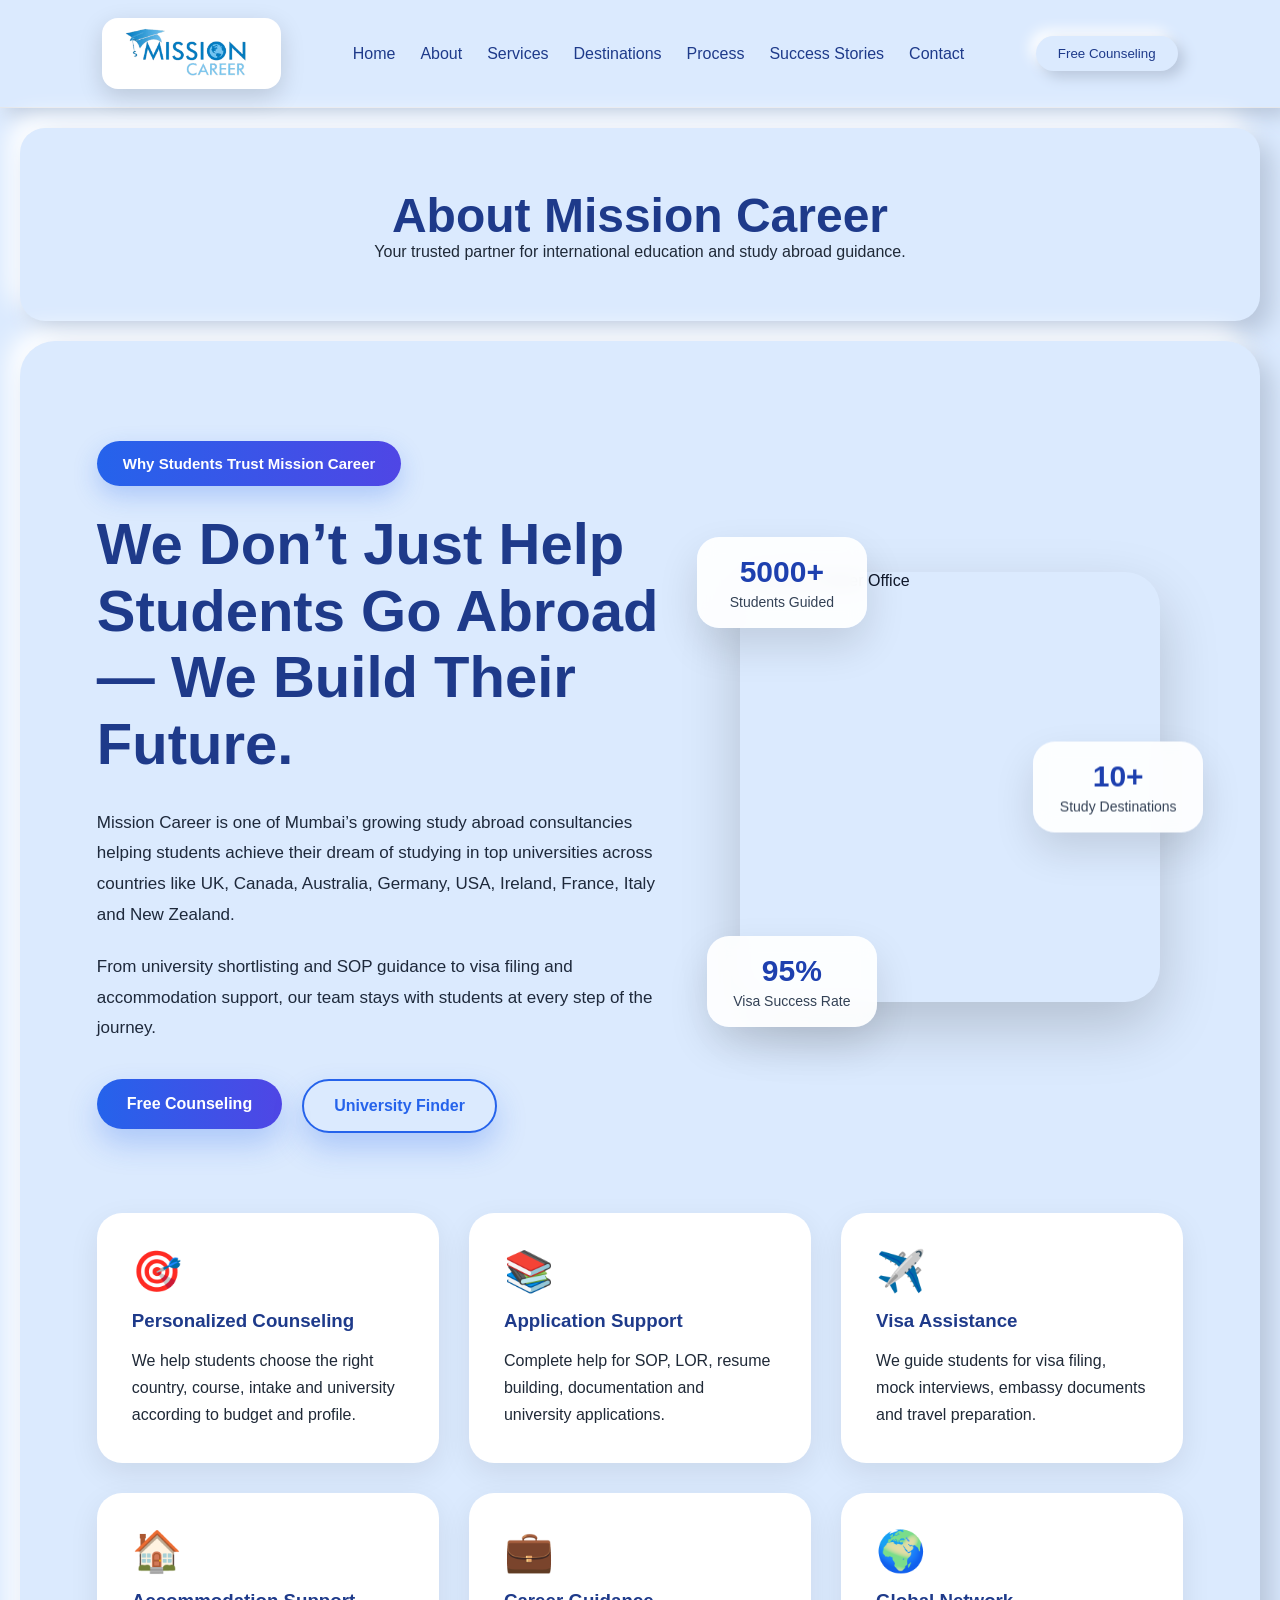
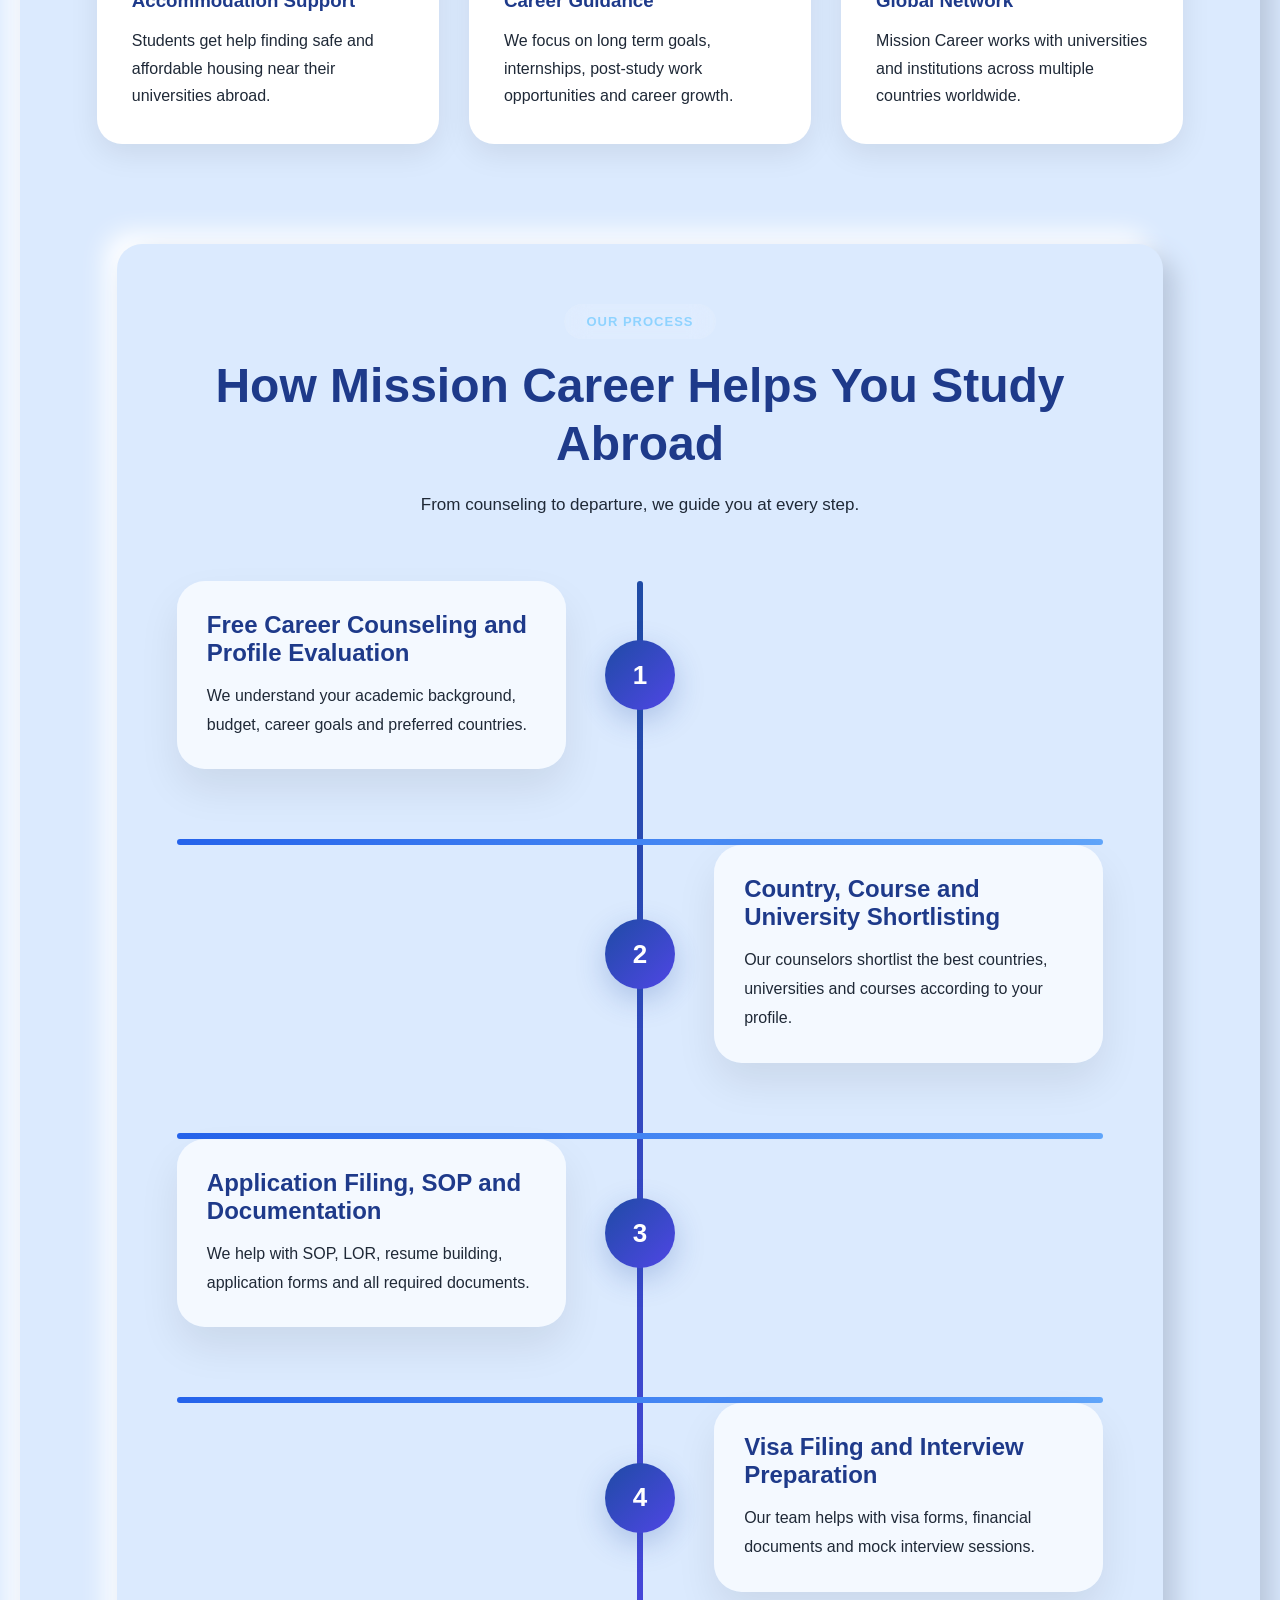
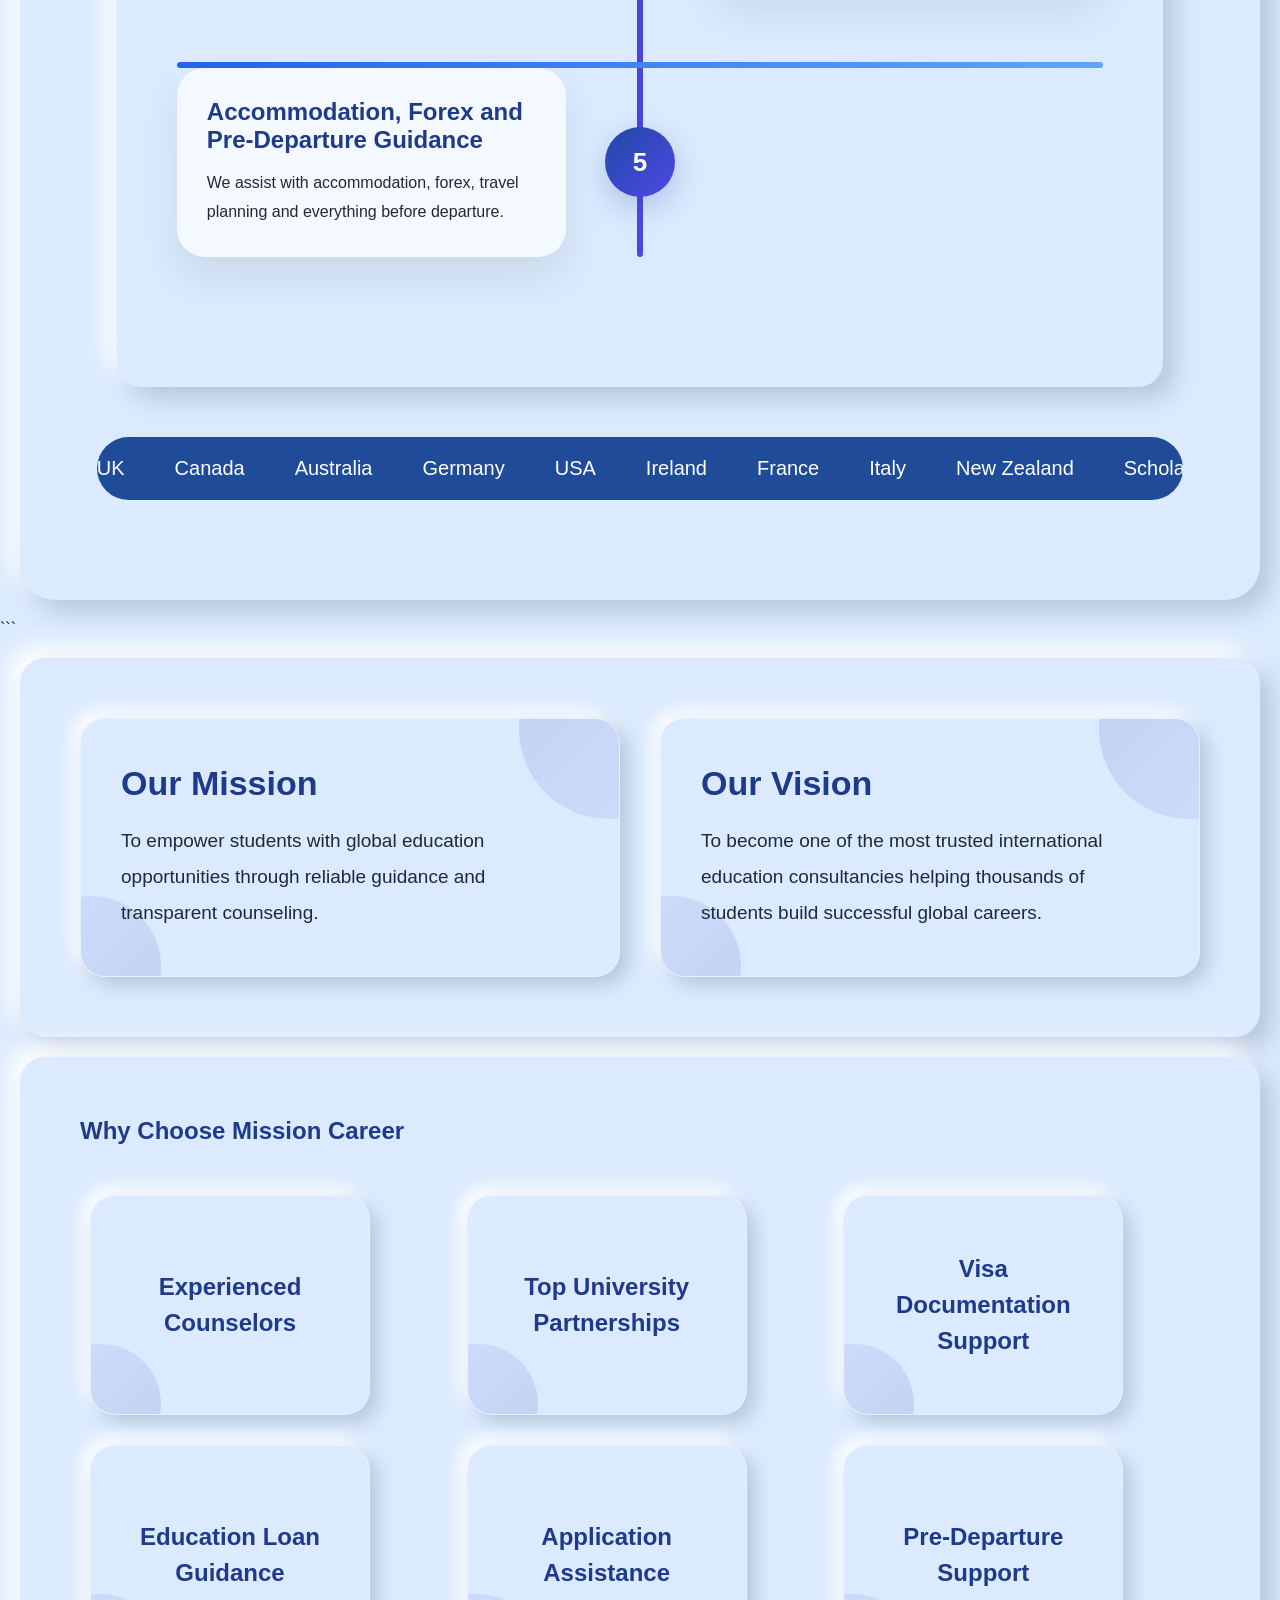
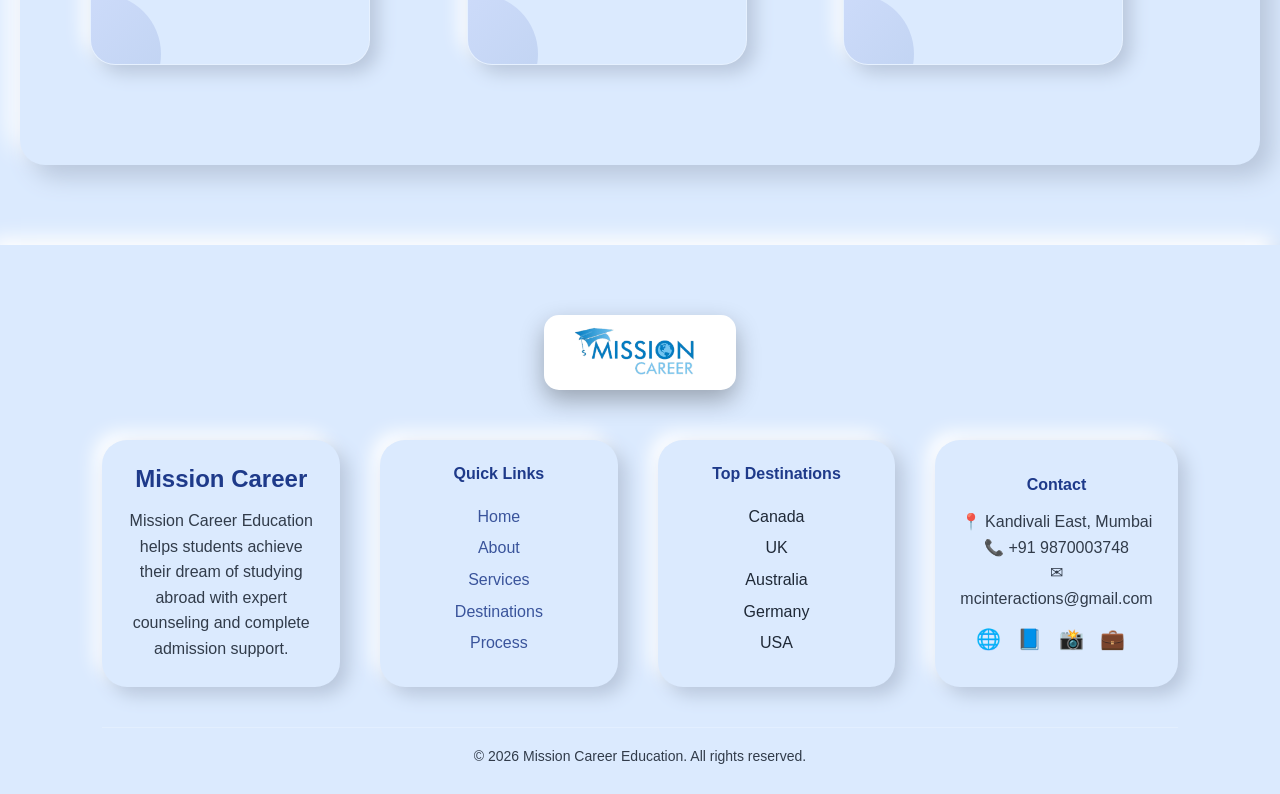
==== commit 29a433ce: "Update about.html" ====
--- a/about.html
+++ b/about.html
@@ -238,6 +238,9 @@
             <span>Scholarships</span>
             <span>Visa Support</span>
             <span>IELTS Guidance</span>
+            <span>Free Counselling</span>
+            <span>Study Abroad</span>
+            <span>Documentation Assistance</span>
         </div>
     </div>
 
@@ -397,4 +400,4 @@
 </footer>
 </body>
 
-</html>+</html>
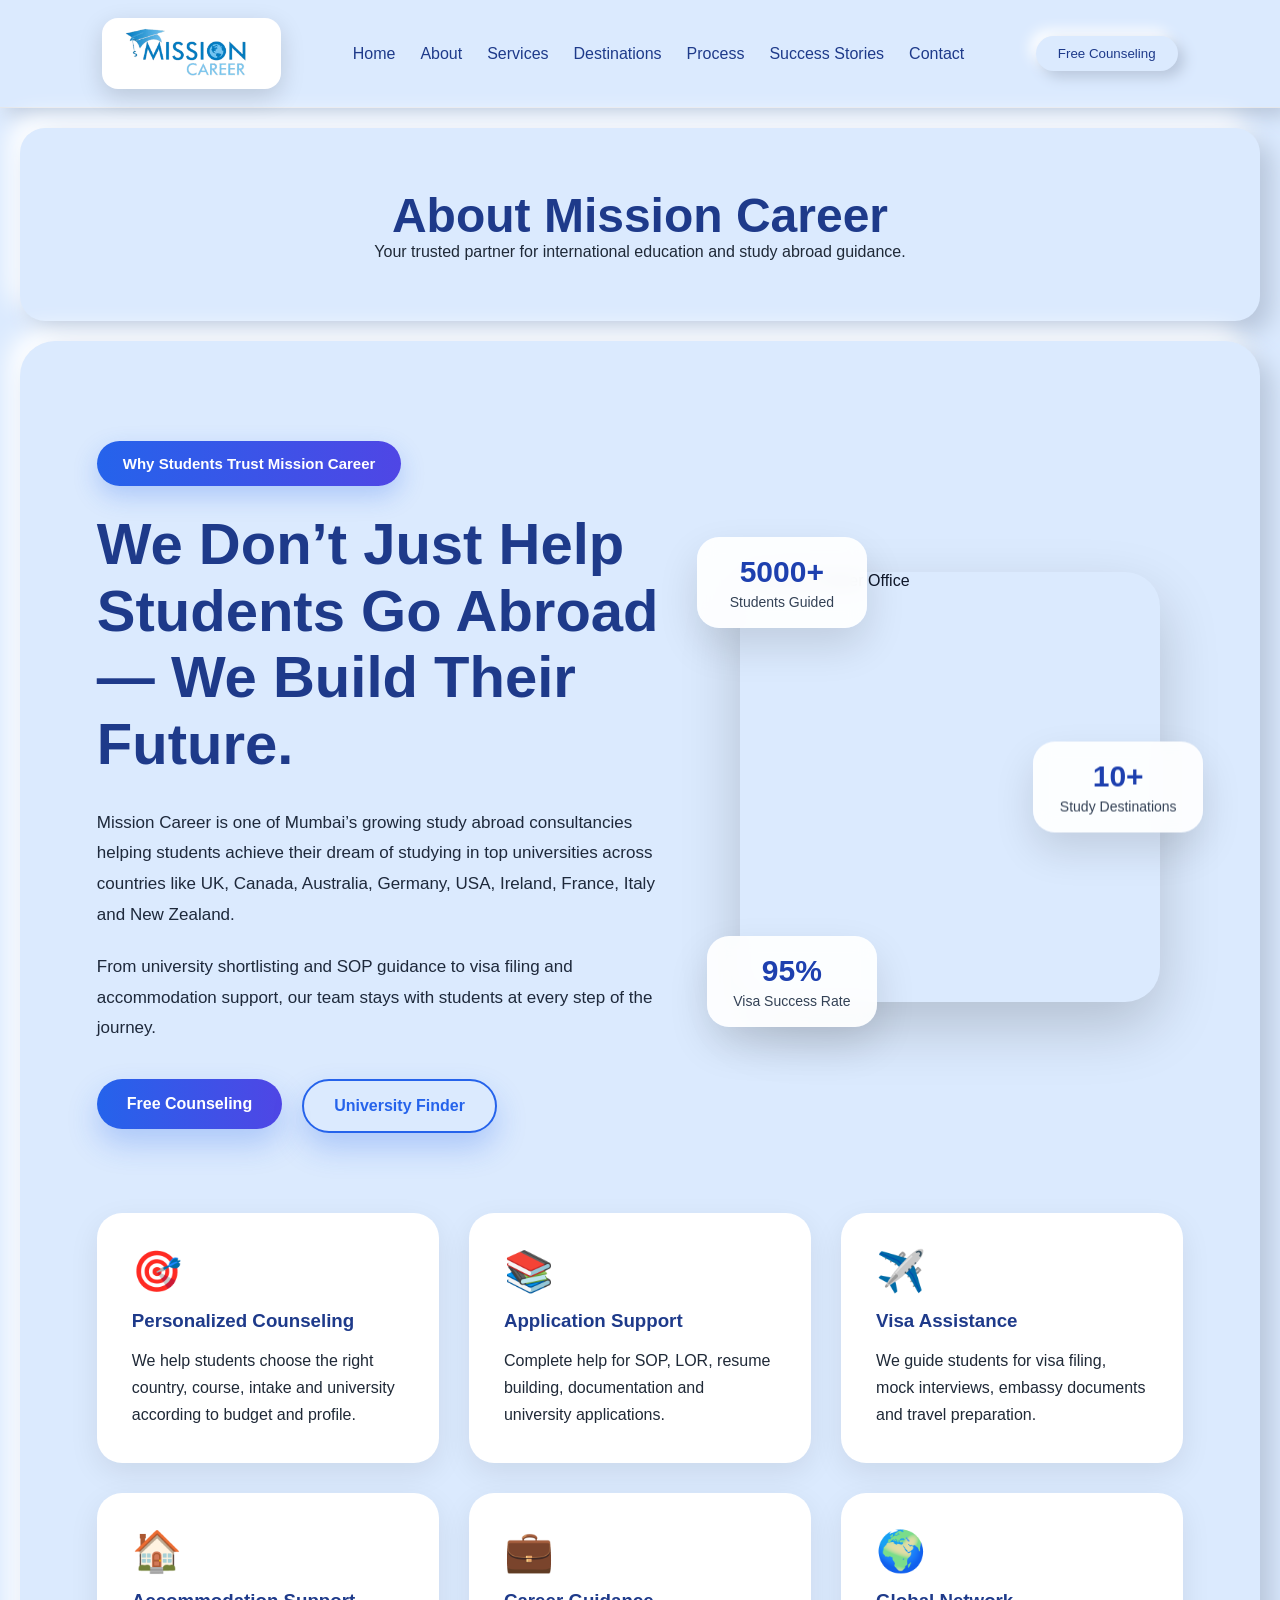
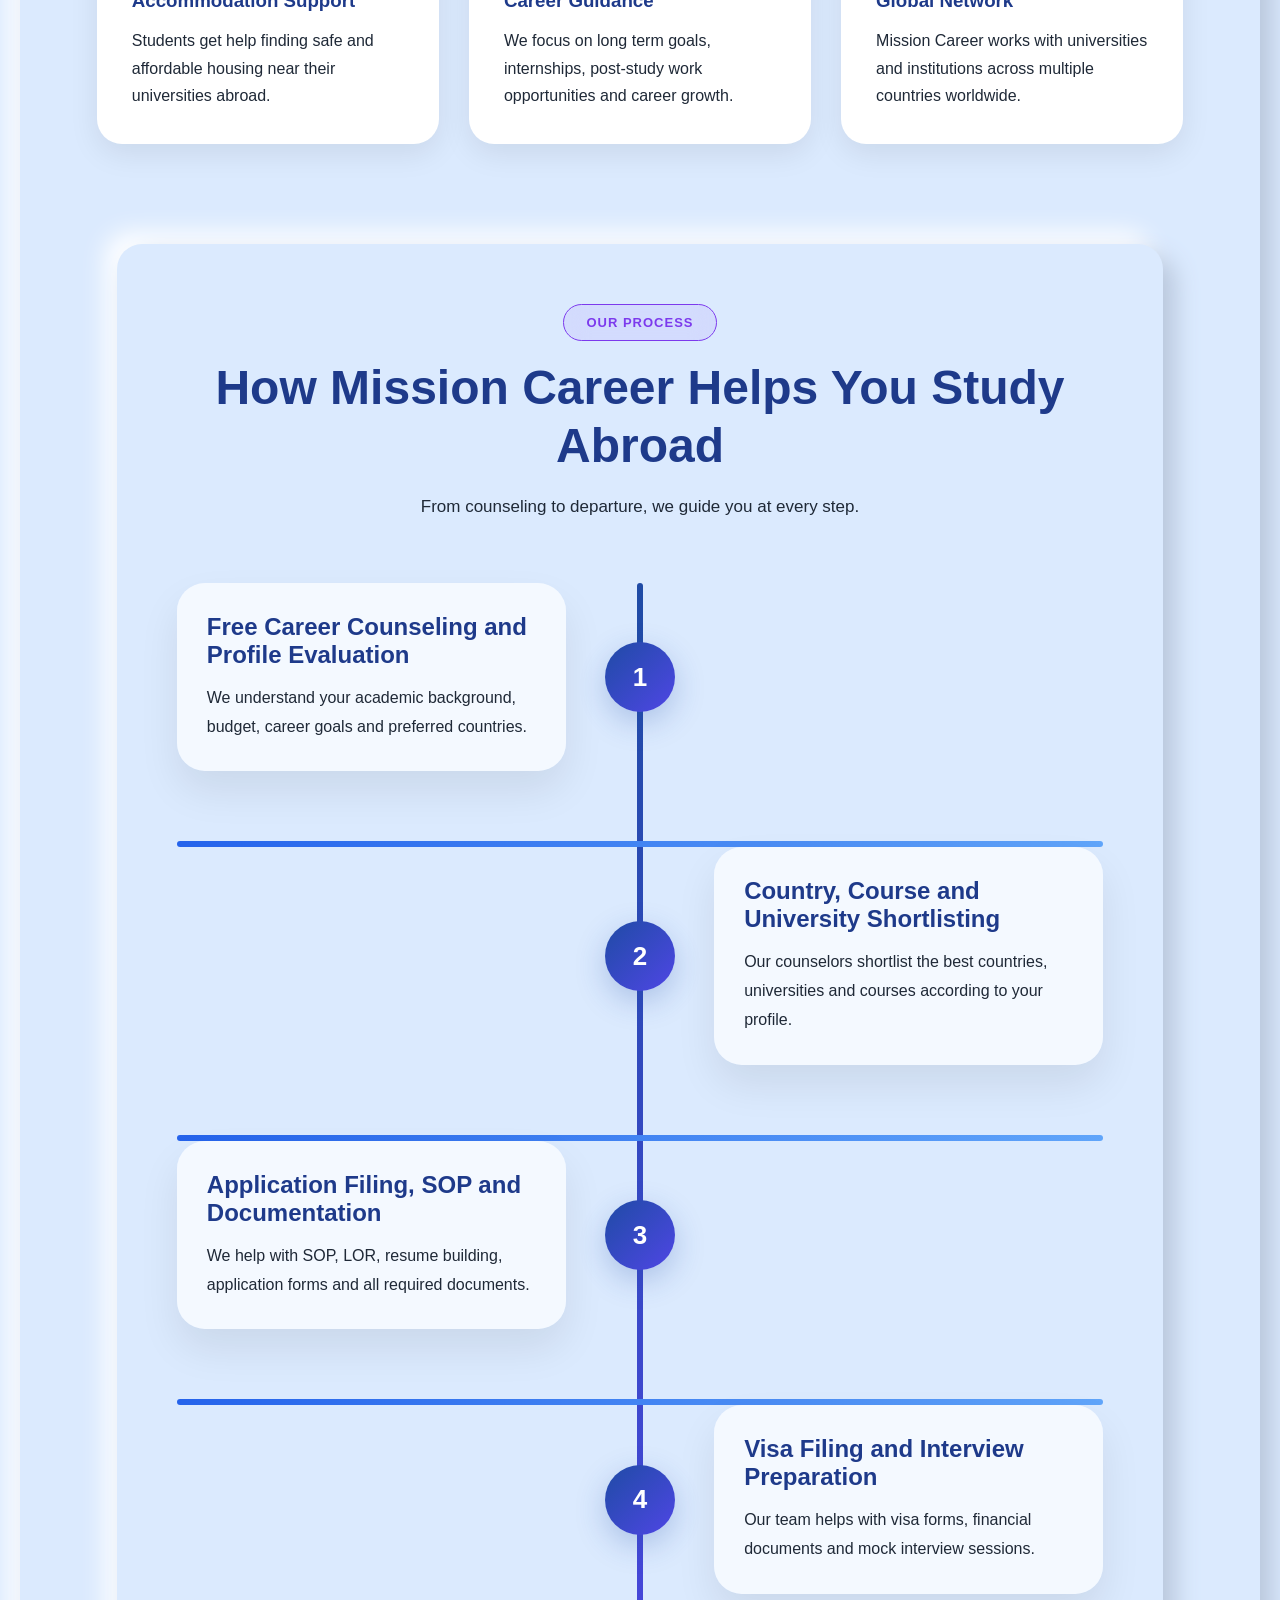
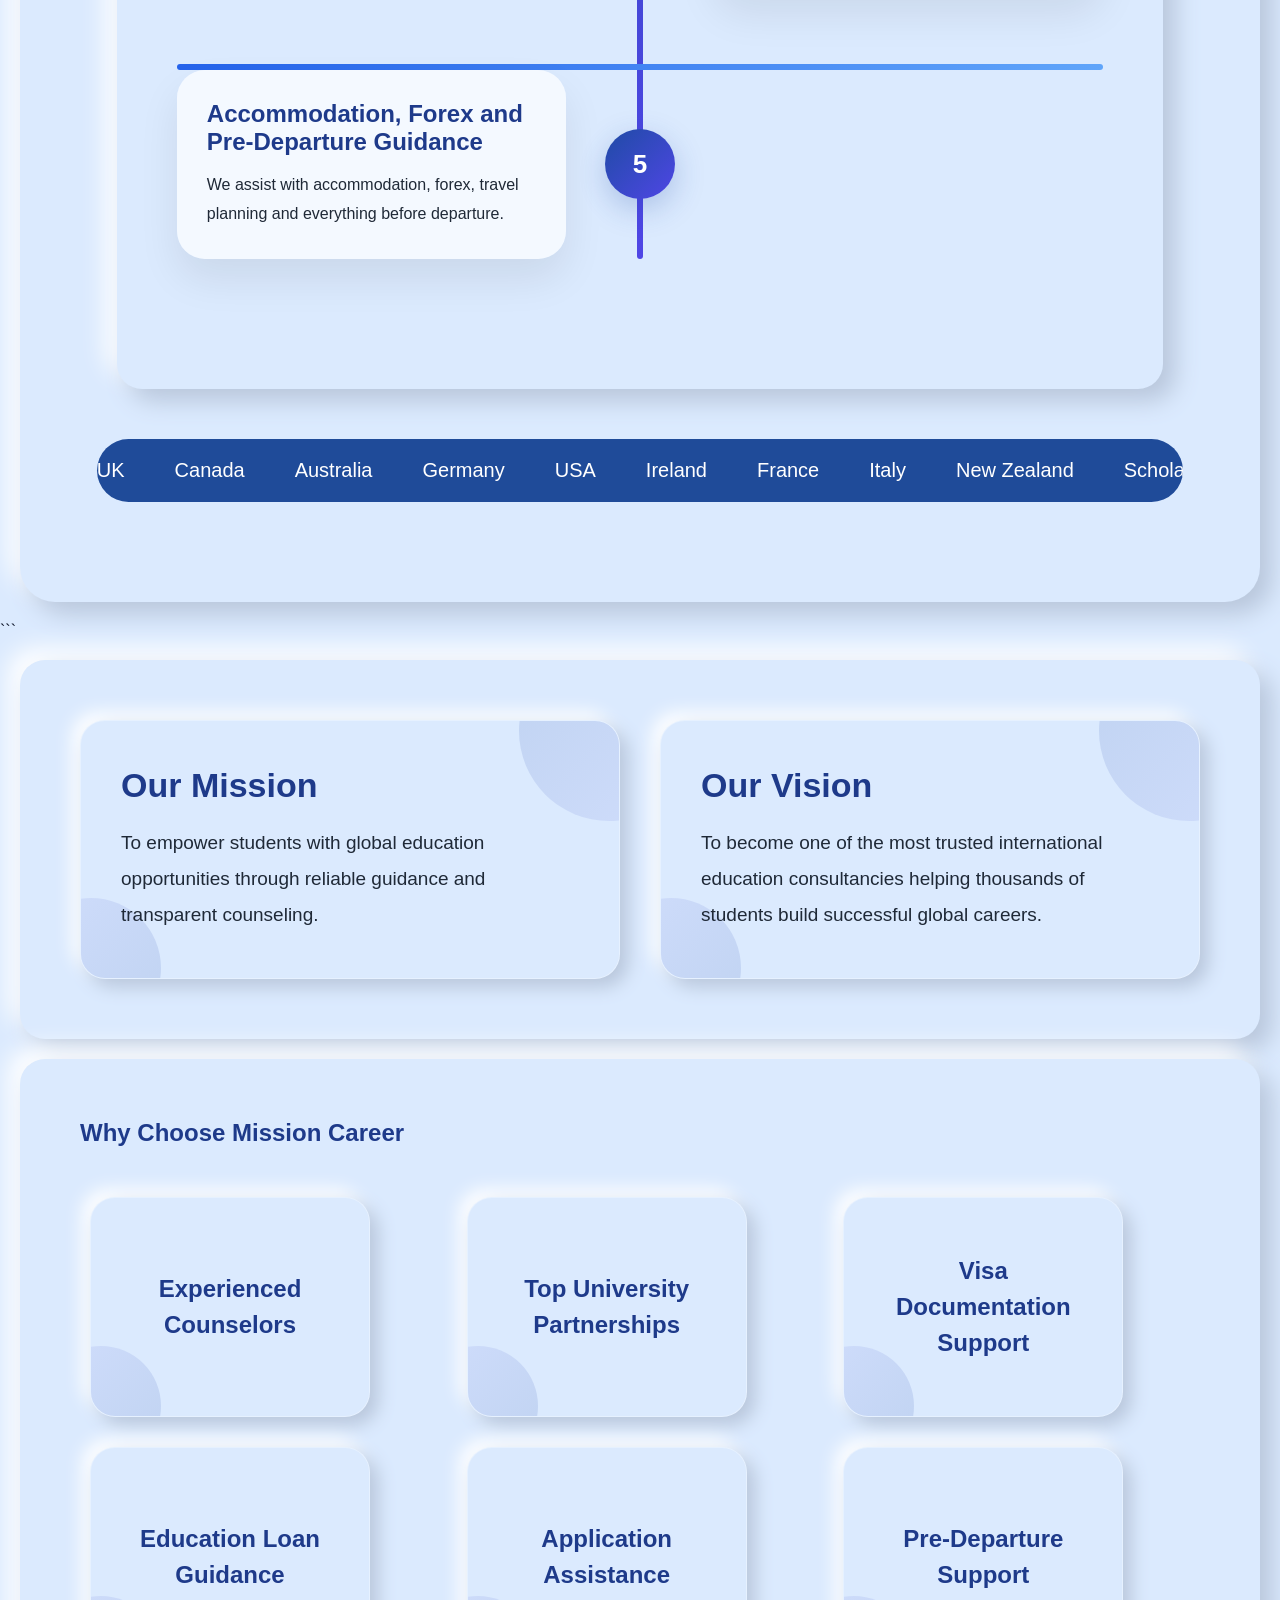
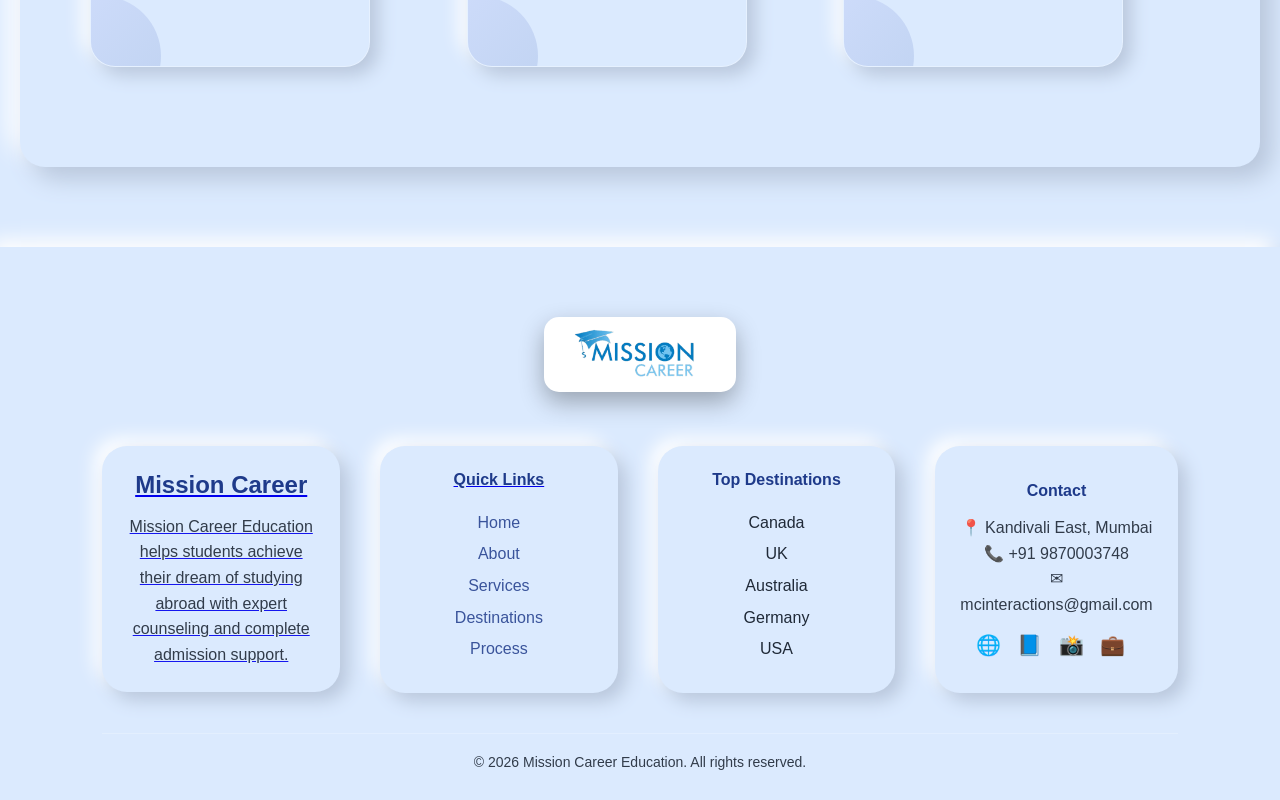
==== commit 27b4ff62: "Update about.html" ====
--- a/about.html
+++ b/about.html
@@ -309,6 +309,7 @@
 <footer class="footer">
 
     <div class="footer-logo">
+         <a href="index.html">
 
 <img src="mclogo.png" alt="Mission Career Logo">
 
--- a/style.css
+++ b/style.css
@@ -6984,6 +6984,7 @@
     z-index: 1 !important;
 }
 
+
 .student-image-wrapper{
     width: 120px !important;
     height: 120px !important;
@@ -8188,4 +8189,89 @@
 .student-success-grid {
     grid-template-columns: repeat(auto-fit, minmax(260px, 1fr)) !important;
     gap: 18px !important;
-}+}
+.destinations {
+    padding: 60px 40px 90px;
+}
+
+.destinations .countries {
+    display: grid;
+    grid-template-columns: repeat(4, 1fr);
+    gap: 30px;
+    margin-top: 35px;
+    margin-bottom: 40px;
+}
+
+.destinations .country {
+    min-height: 110px;
+    display: flex;
+    align-items: center;
+    justify-content: center;
+}
+
+.destinations .btn {
+    margin-top: 10px;
+}
+.cta-section {
+    padding: 80px 20px;
+    text-align: center;
+}
+
+.cta-section h2 {
+    font-size: 56px;
+    line-height: 1.15;
+    margin-bottom: 20px;
+}
+
+.cta-section p {
+    font-size: 20px;
+    margin-bottom: 35px;
+}
+.section-subtitle,
+.process-subtitle,
+.small-heading,
+.section-label,
+.process-label,
+.success-label,
+.services-label,
+.destination-label,
+.hero-label,
+h5,
+.card-label,
+.tagline,
+.subtitle,
+.mini-title {
+    color: #6c3bff !important;
+}
+
+.cta-section .btn {
+    margin-top: 10px;
+    padding: 16px 38px;
+}
+[style*="color: #87CEEB"],
+[style*="color:#87CEEB"],
+[style*="color: skyblue"],
+[style*="color: lightblue"] {
+    color: #6c3bff !important;
+}
+.about-badge,
+.section-badge,
+.process-badge,
+.about-label,
+.process-label {
+    color: #6c3bff !important;
+    border-color: #6c3bff !important;
+}
+.about-badge *,
+.section-badge *,
+.process-badge *,
+.about-label *,
+.process-label * {
+    color: #6c3bff !important;
+}
+.process-tag {
+    color: #7c3aed !important;
+    border: 1px solid #7c3aed !important;
+    background: rgba(124, 58, 237, 0.08) !important;
+    box-shadow: none !important;
+}
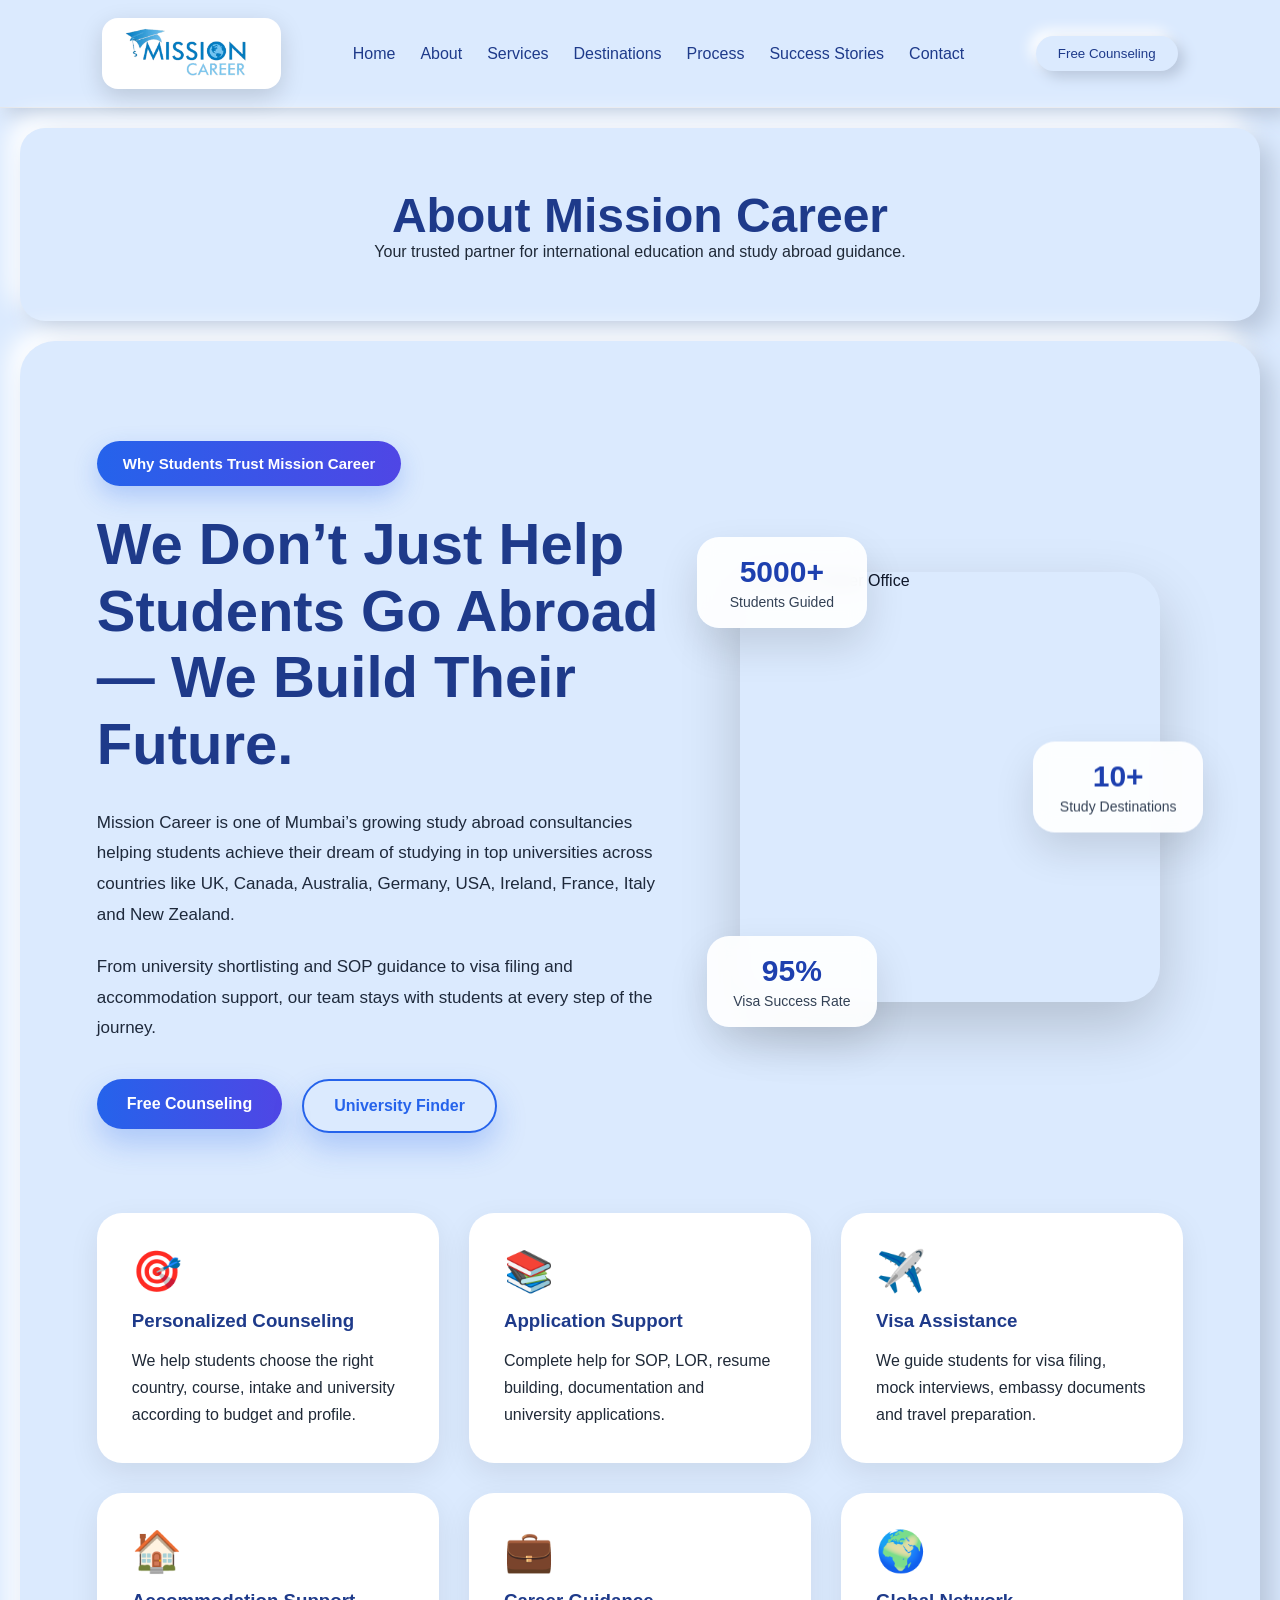
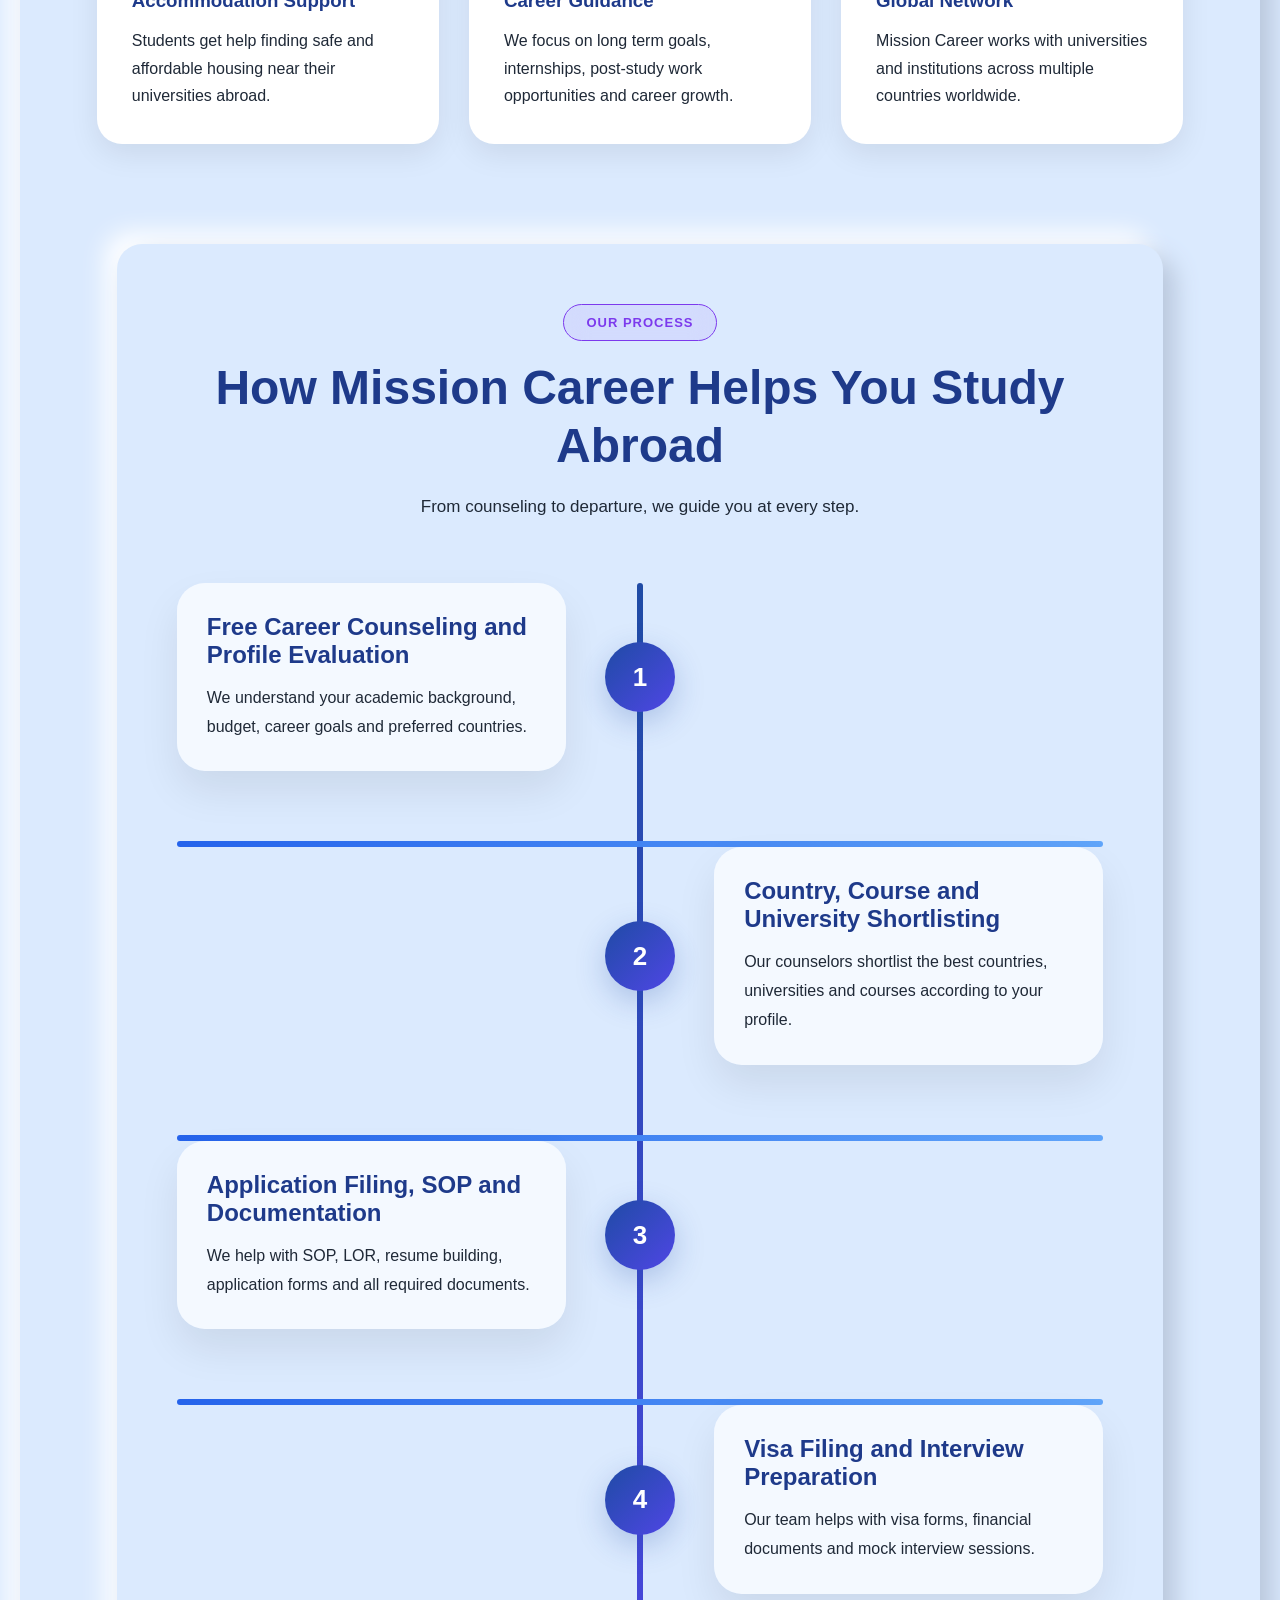
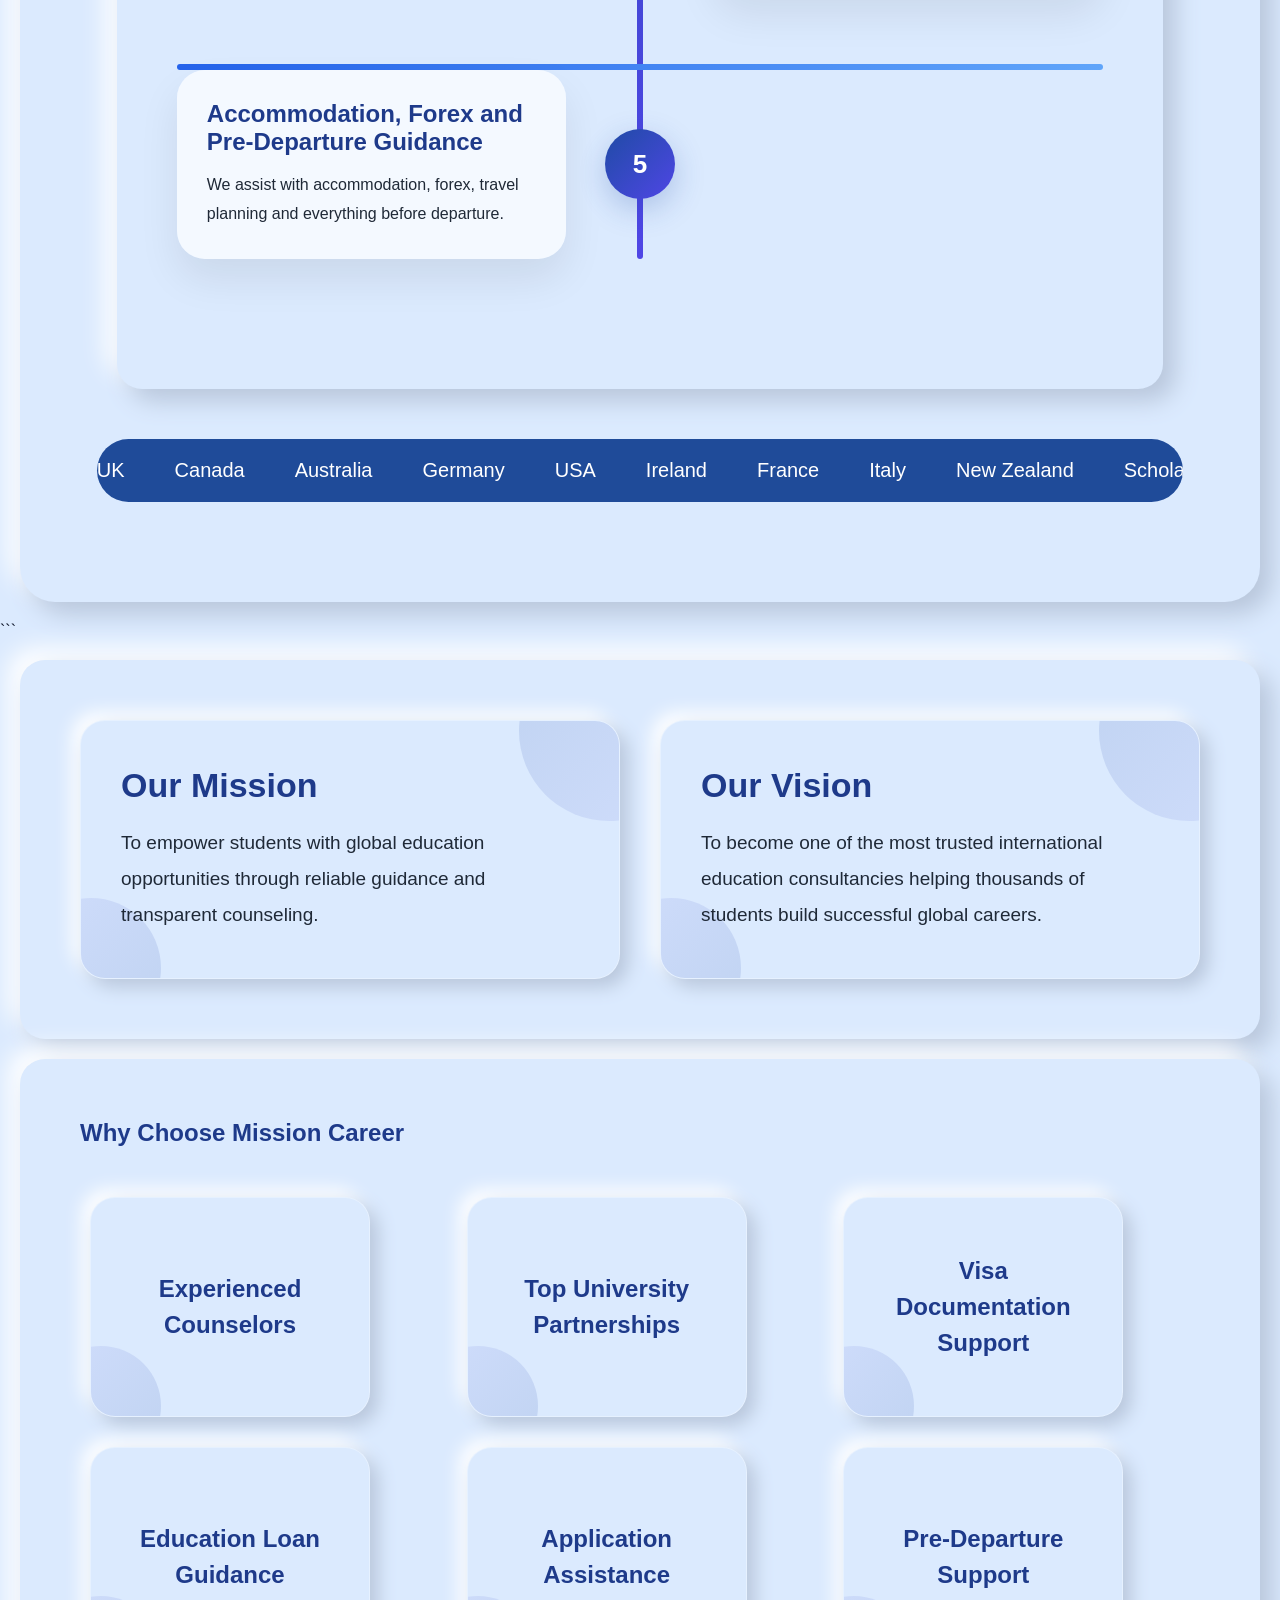
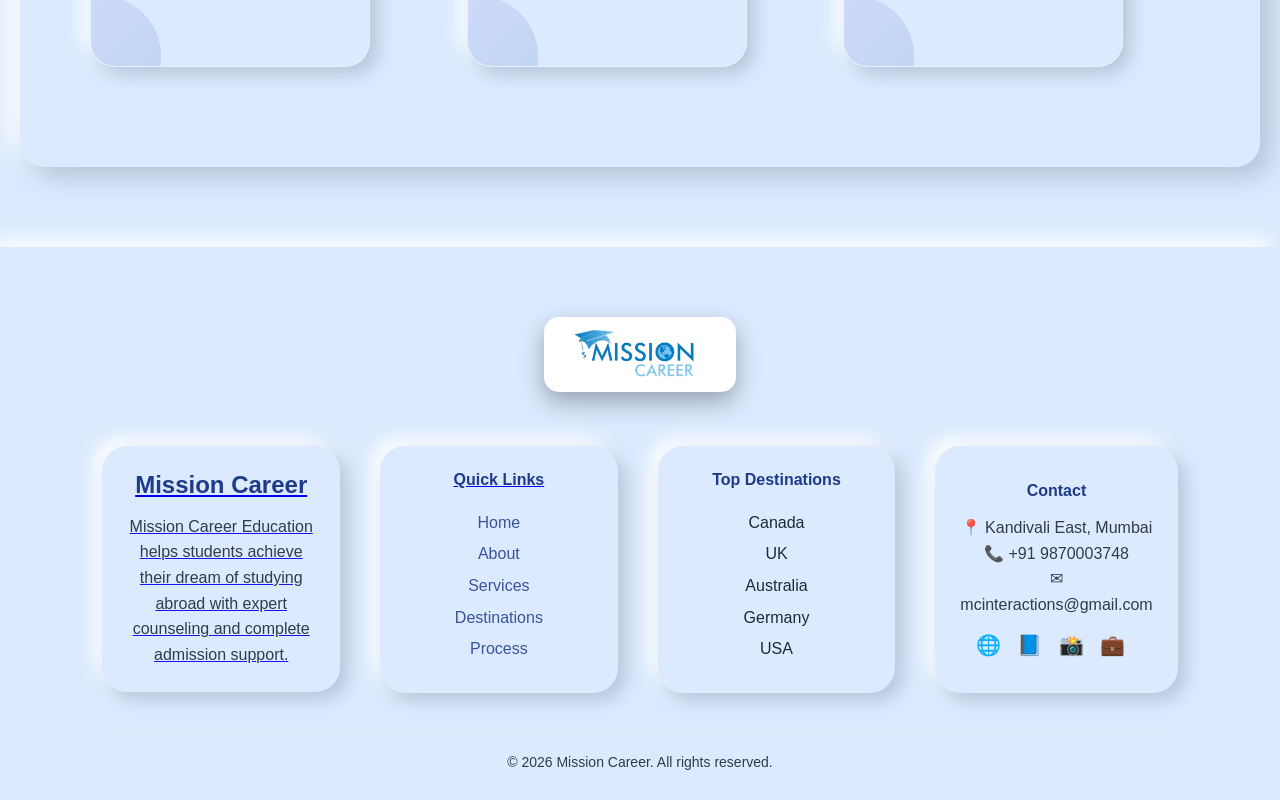
==== commit e5c368de: "Update about.html" ====
--- a/about.html
+++ b/about.html
@@ -394,7 +394,7 @@
 
 <div class="footer-bottom">
 
-<p>© 2026 Mission Career Education. All rights reserved.</p>
+<p>© 2026 Mission Career. All rights reserved.</p>
 
 </div>
 
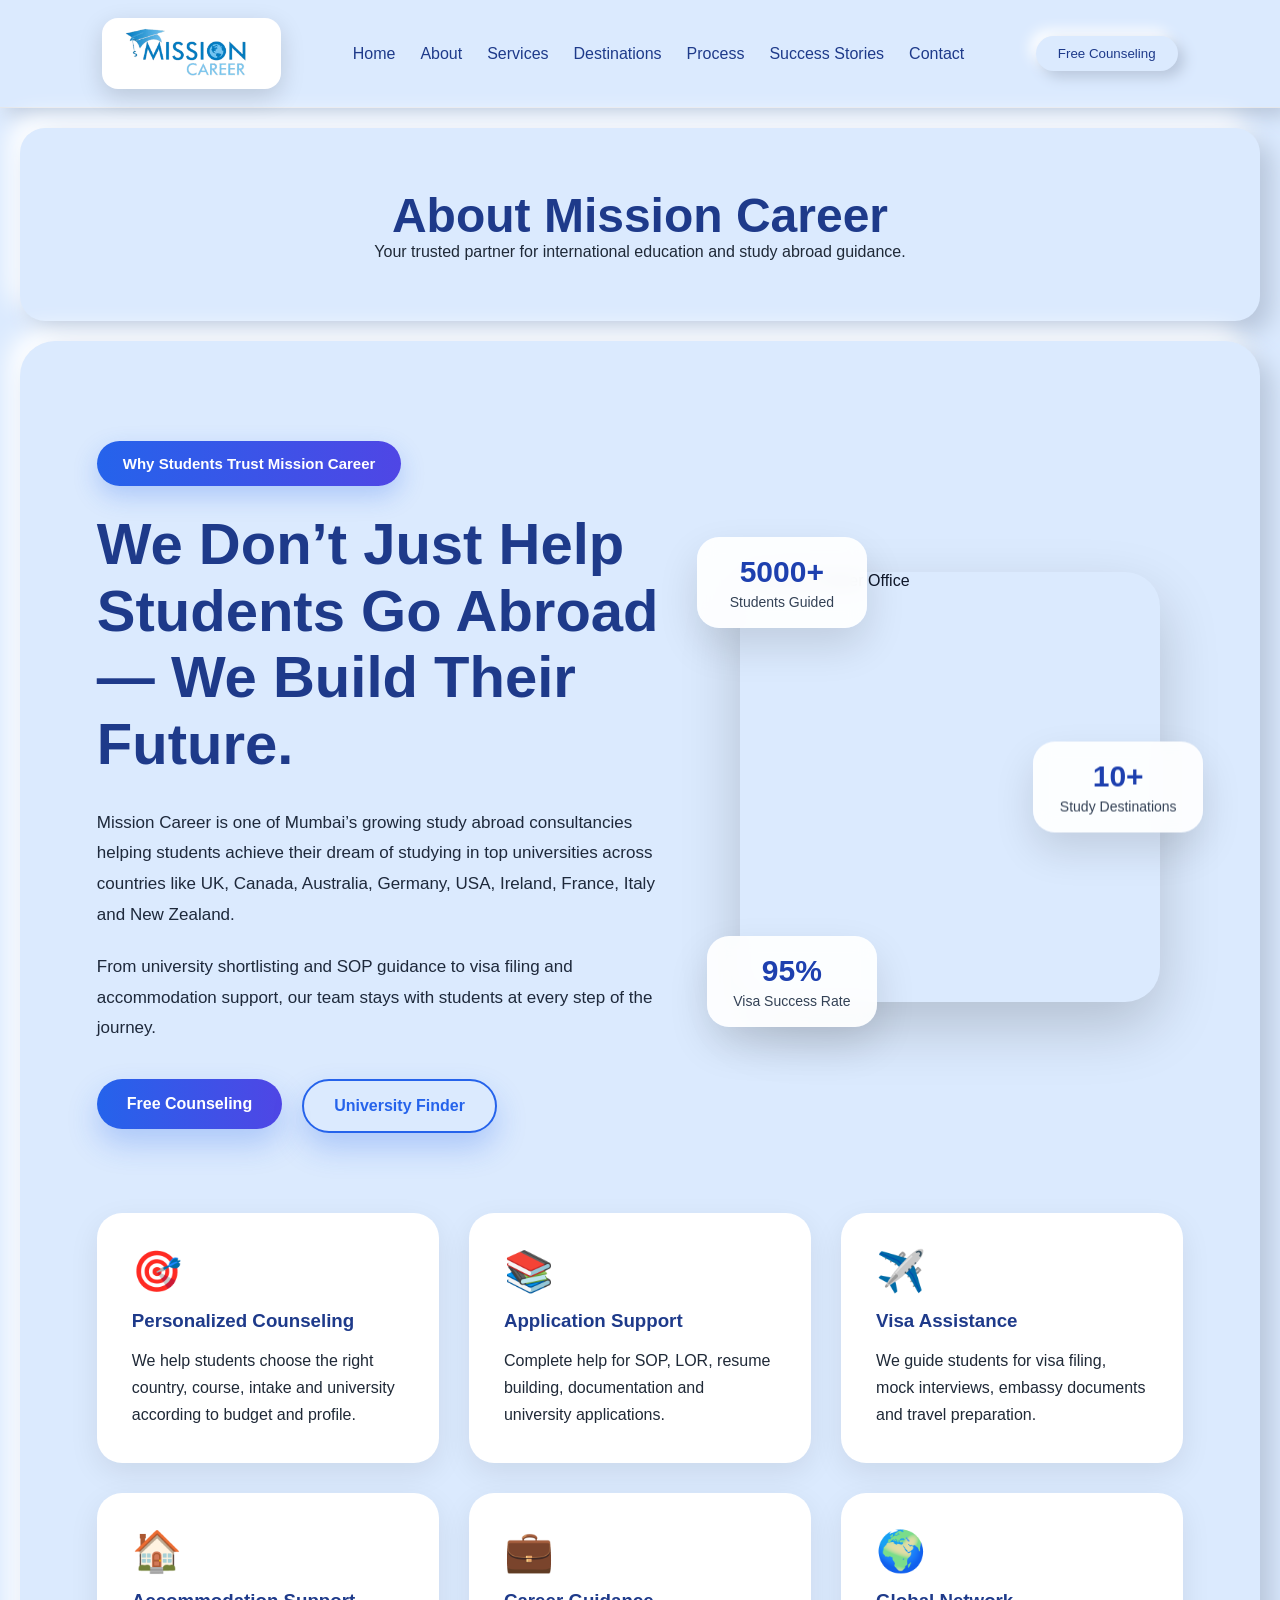
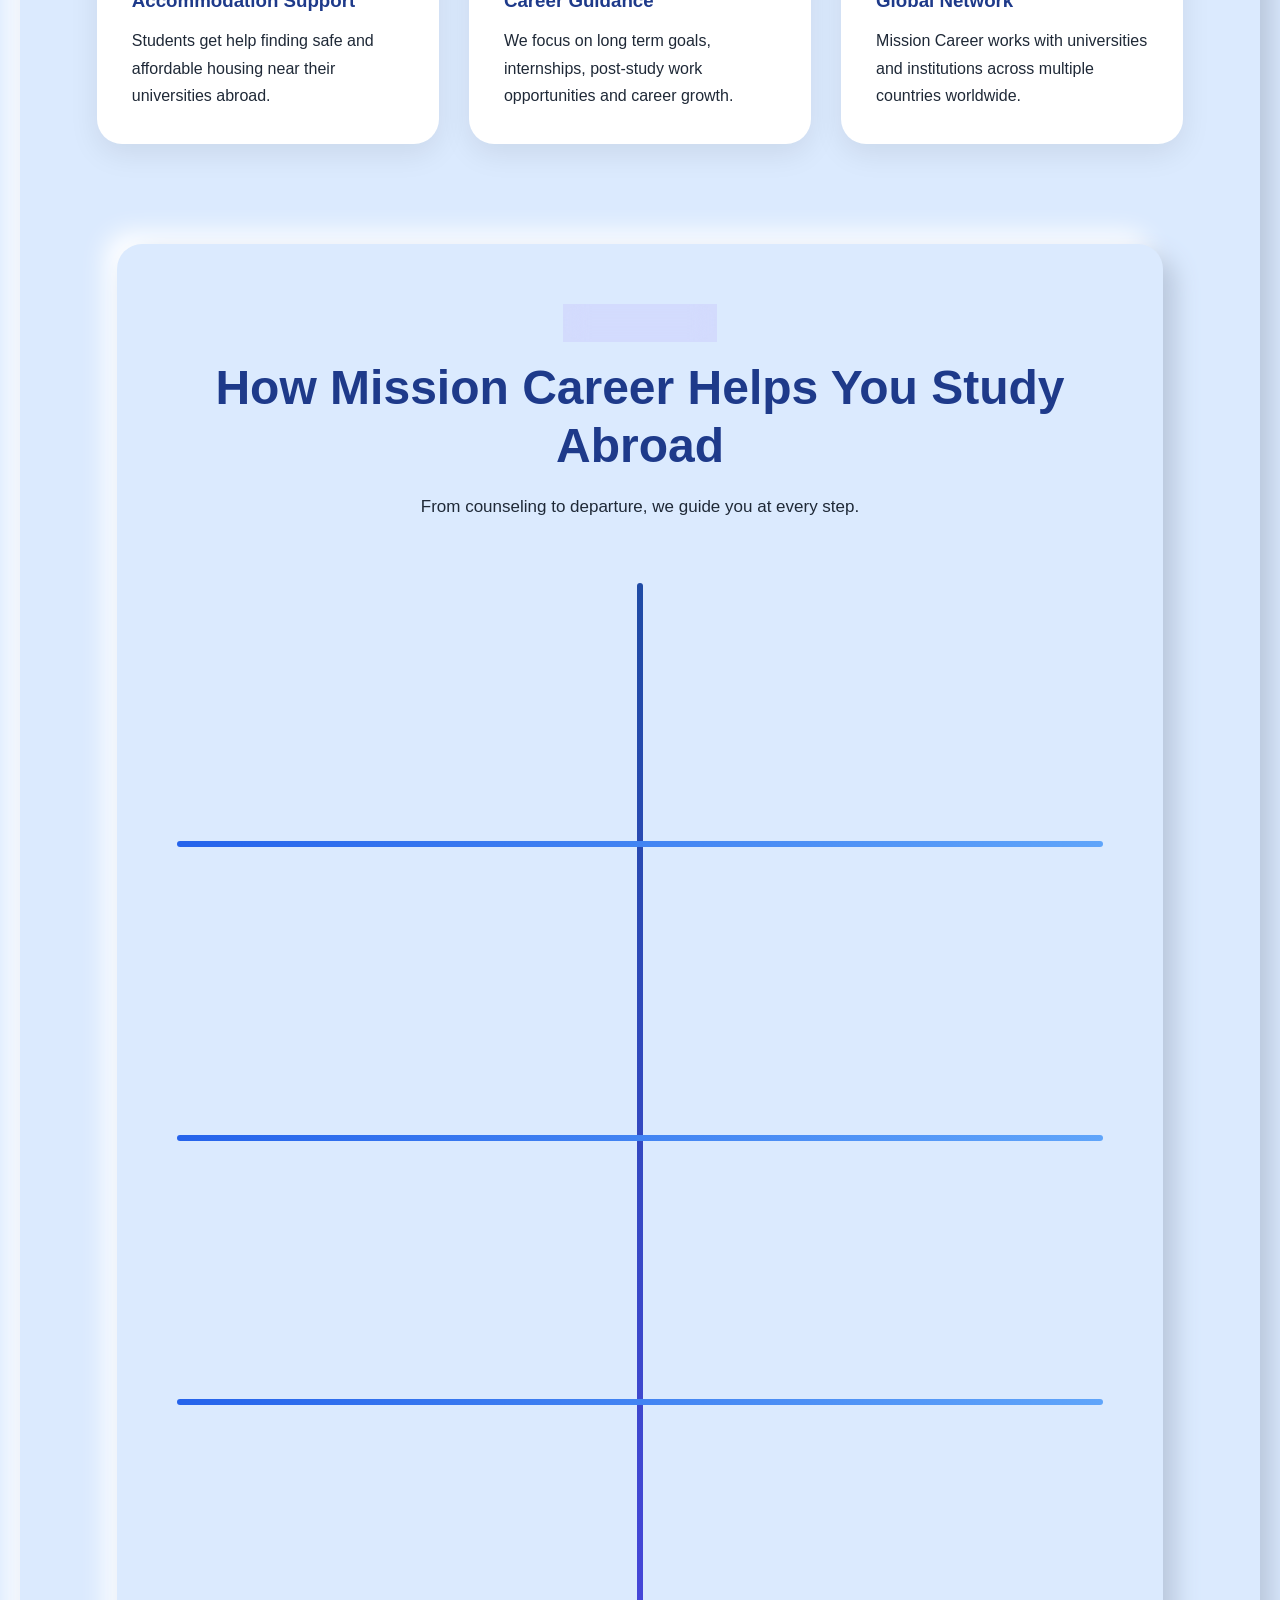
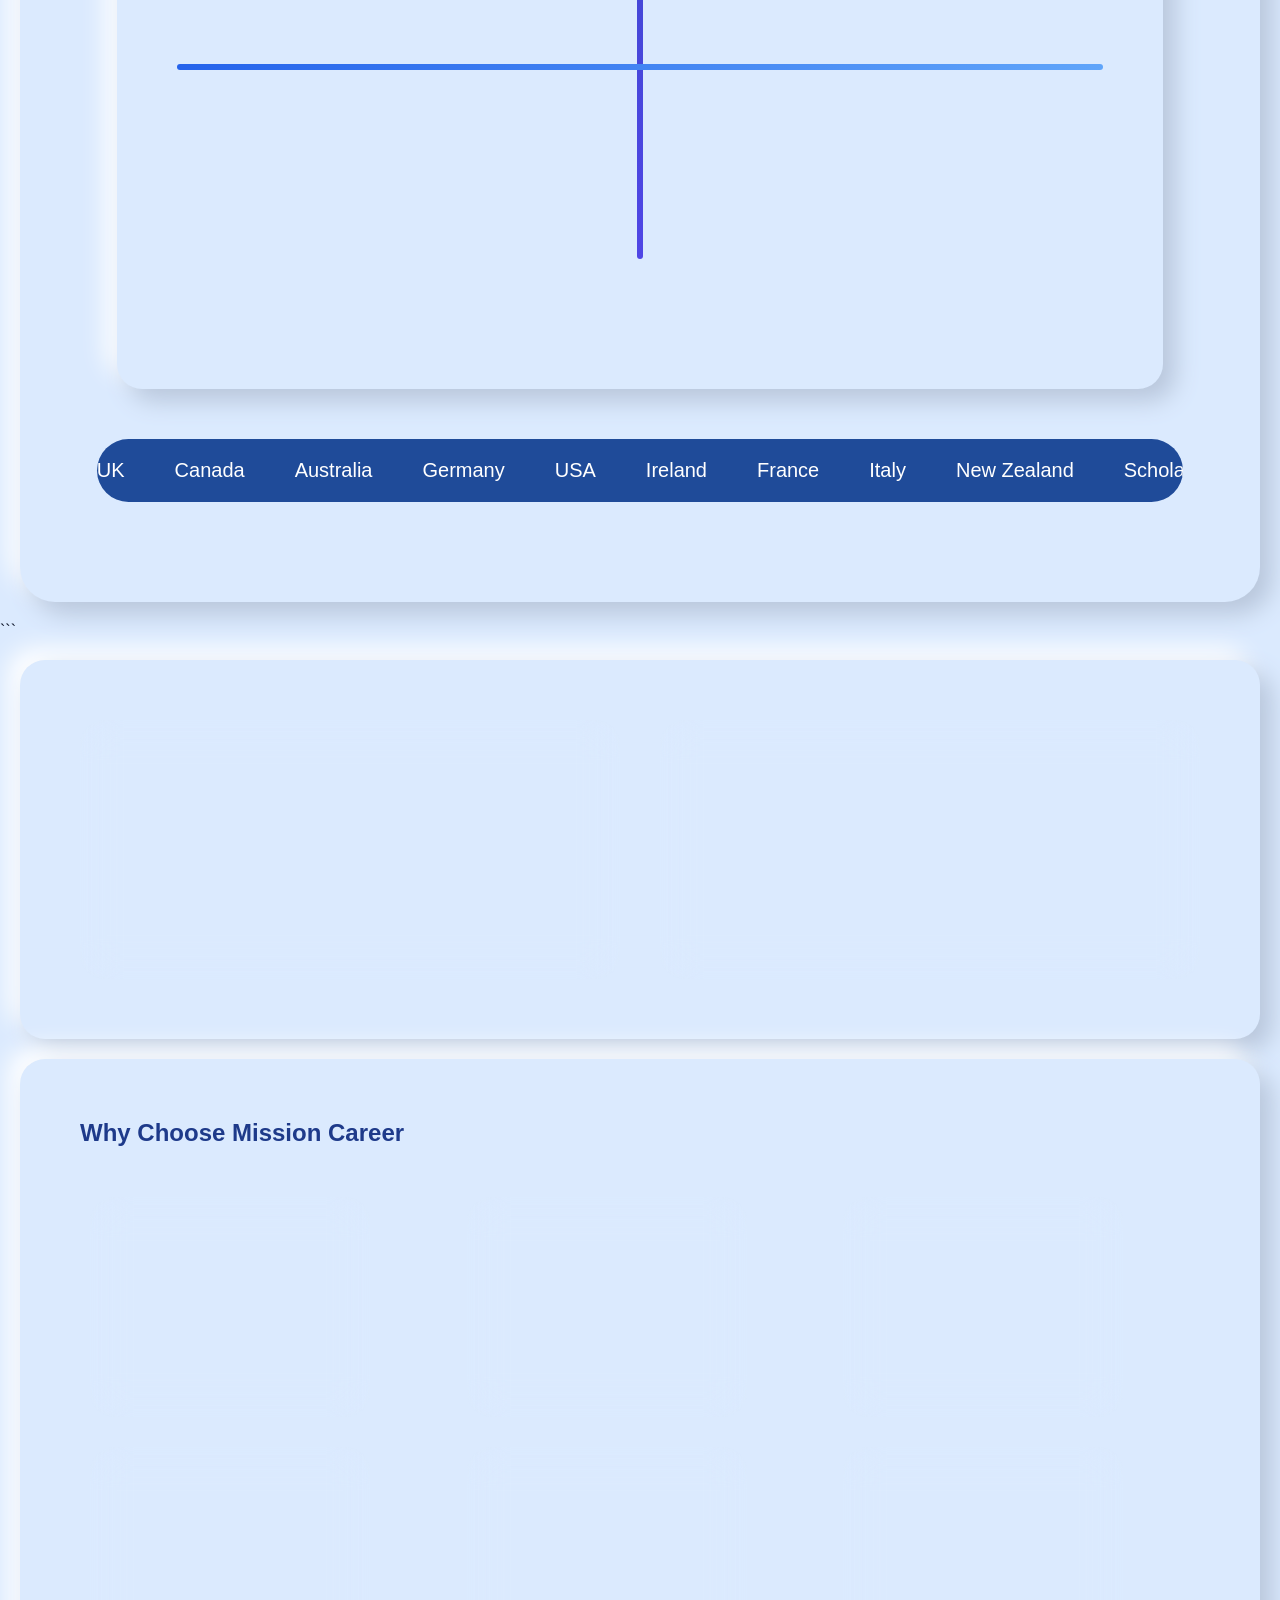
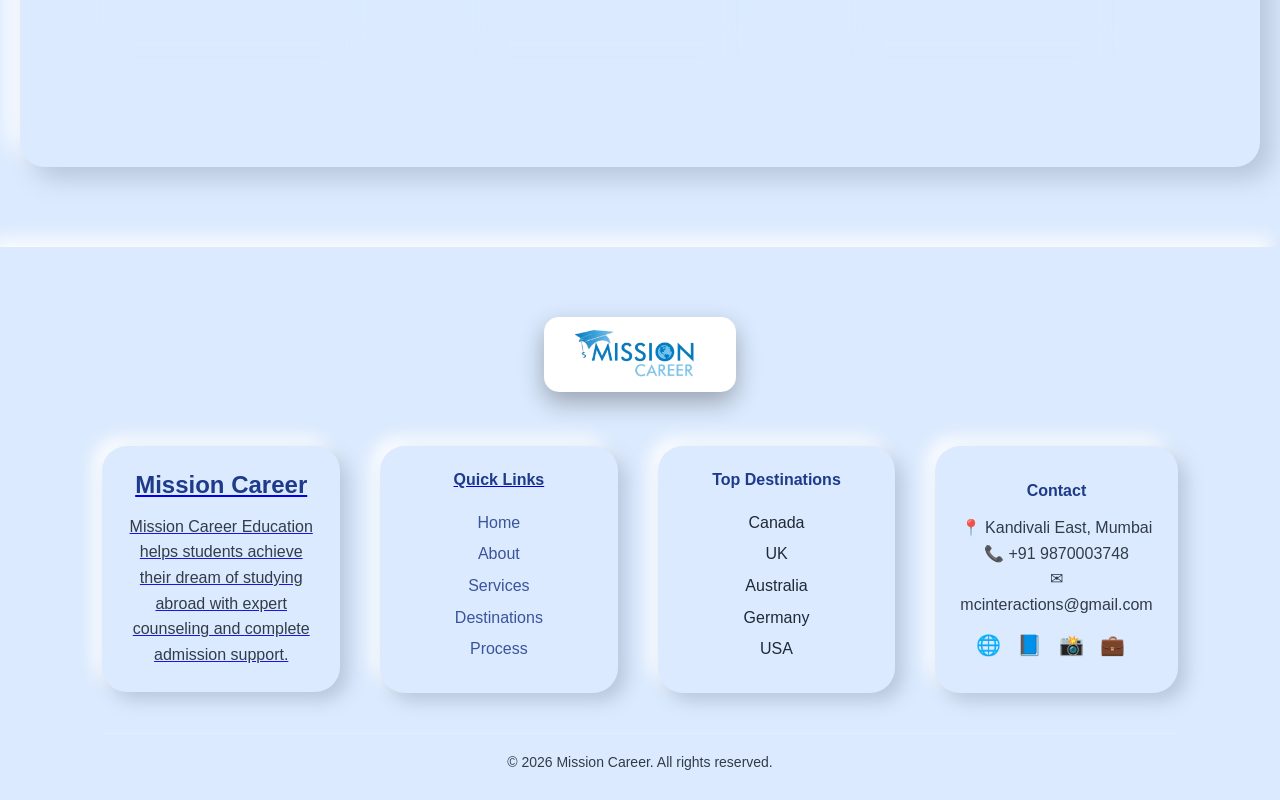
==== commit 0e307e1c: "Update about.html" ====
--- a/about.html
+++ b/about.html
@@ -2,6 +2,16 @@
 <html lang="en">
 
 <head>
+    <link rel="stylesheet" href="style.css">
+
+<script>
+if (window.innerWidth <= 768) {
+    var mobileCSS = document.createElement("link");
+    mobileCSS.rel = "stylesheet";
+    mobileCSS.href = "mobile.css";
+    document.head.appendChild(mobileCSS);
+}
+</script>
 
 <meta charset="UTF-8">
 <meta name="viewport" content="width=device-width, initial-scale=1.0">
--- a/style.css
+++ b/style.css
@@ -8271,7 +8271,9 @@
 }
 .process-tag {
     color: #7c3aed !important;
-    border: 1px solid #7c3aed !important;
+    border: 1px solid #7c3aed !important; 
     background: rgba(124, 58, 237, 0.08) !important;
     box-shadow: none !important;
 }
+
+
--- a/style.css
+++ b/style.css
@@ -8271,7 +8271,9 @@
 }
 .process-tag {
     color: #7c3aed !important;
-    border: 1px solid #7c3aed !important;
+    border: 1px solid #7c3aed !important; 
     background: rgba(124, 58, 237, 0.08) !important;
     box-shadow: none !important;
 }
+
+
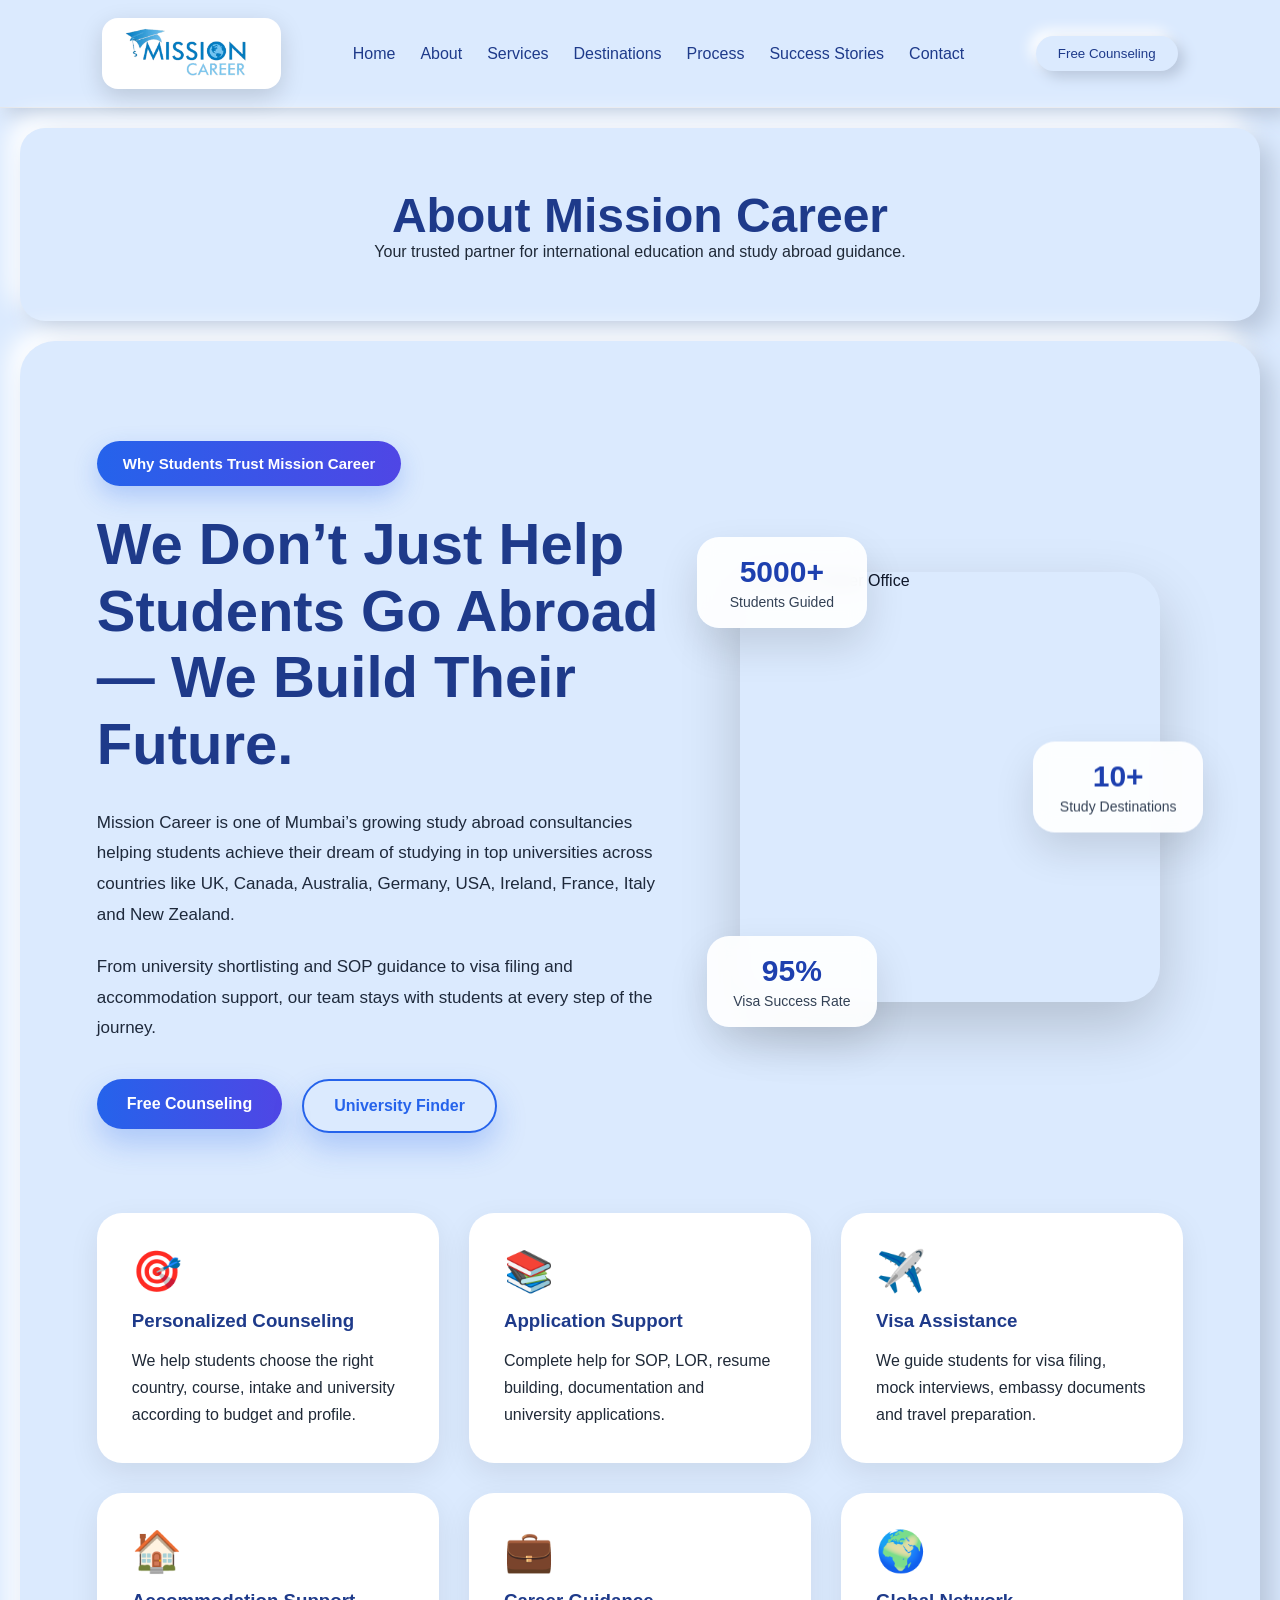
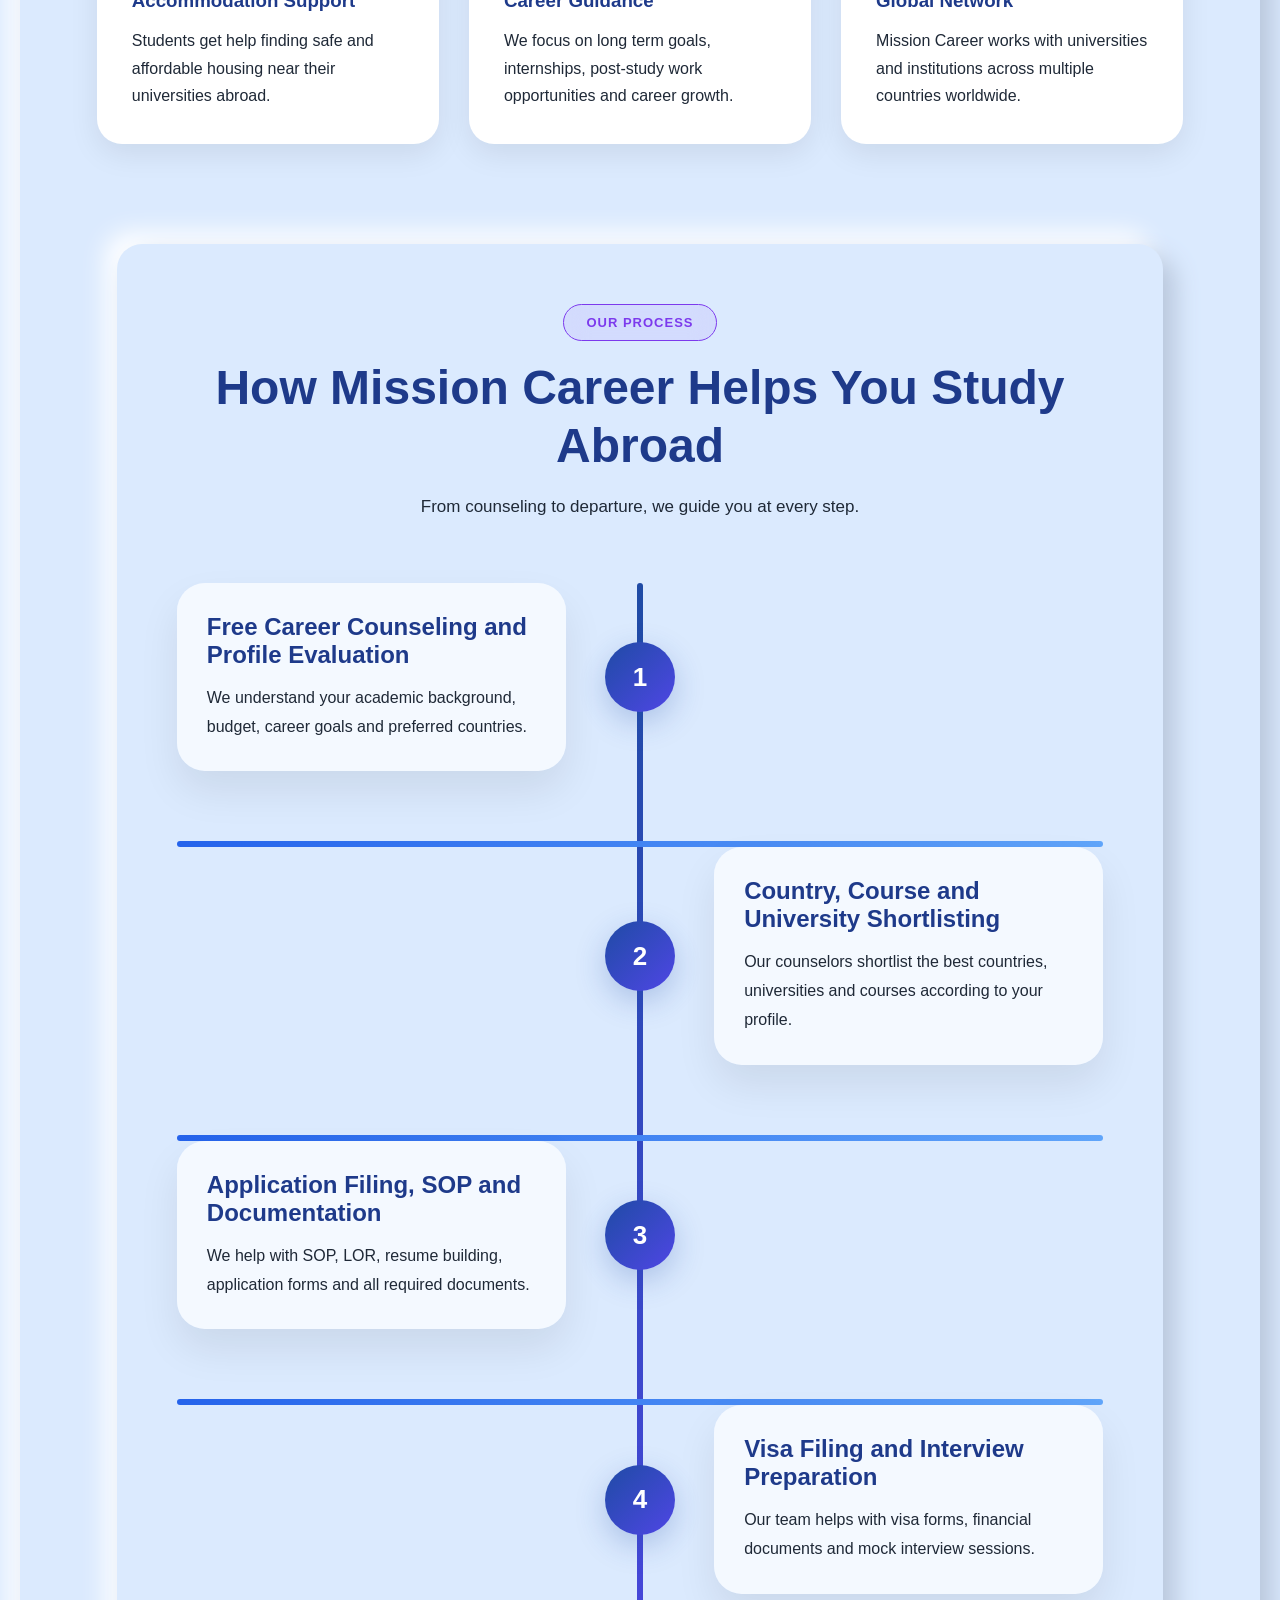
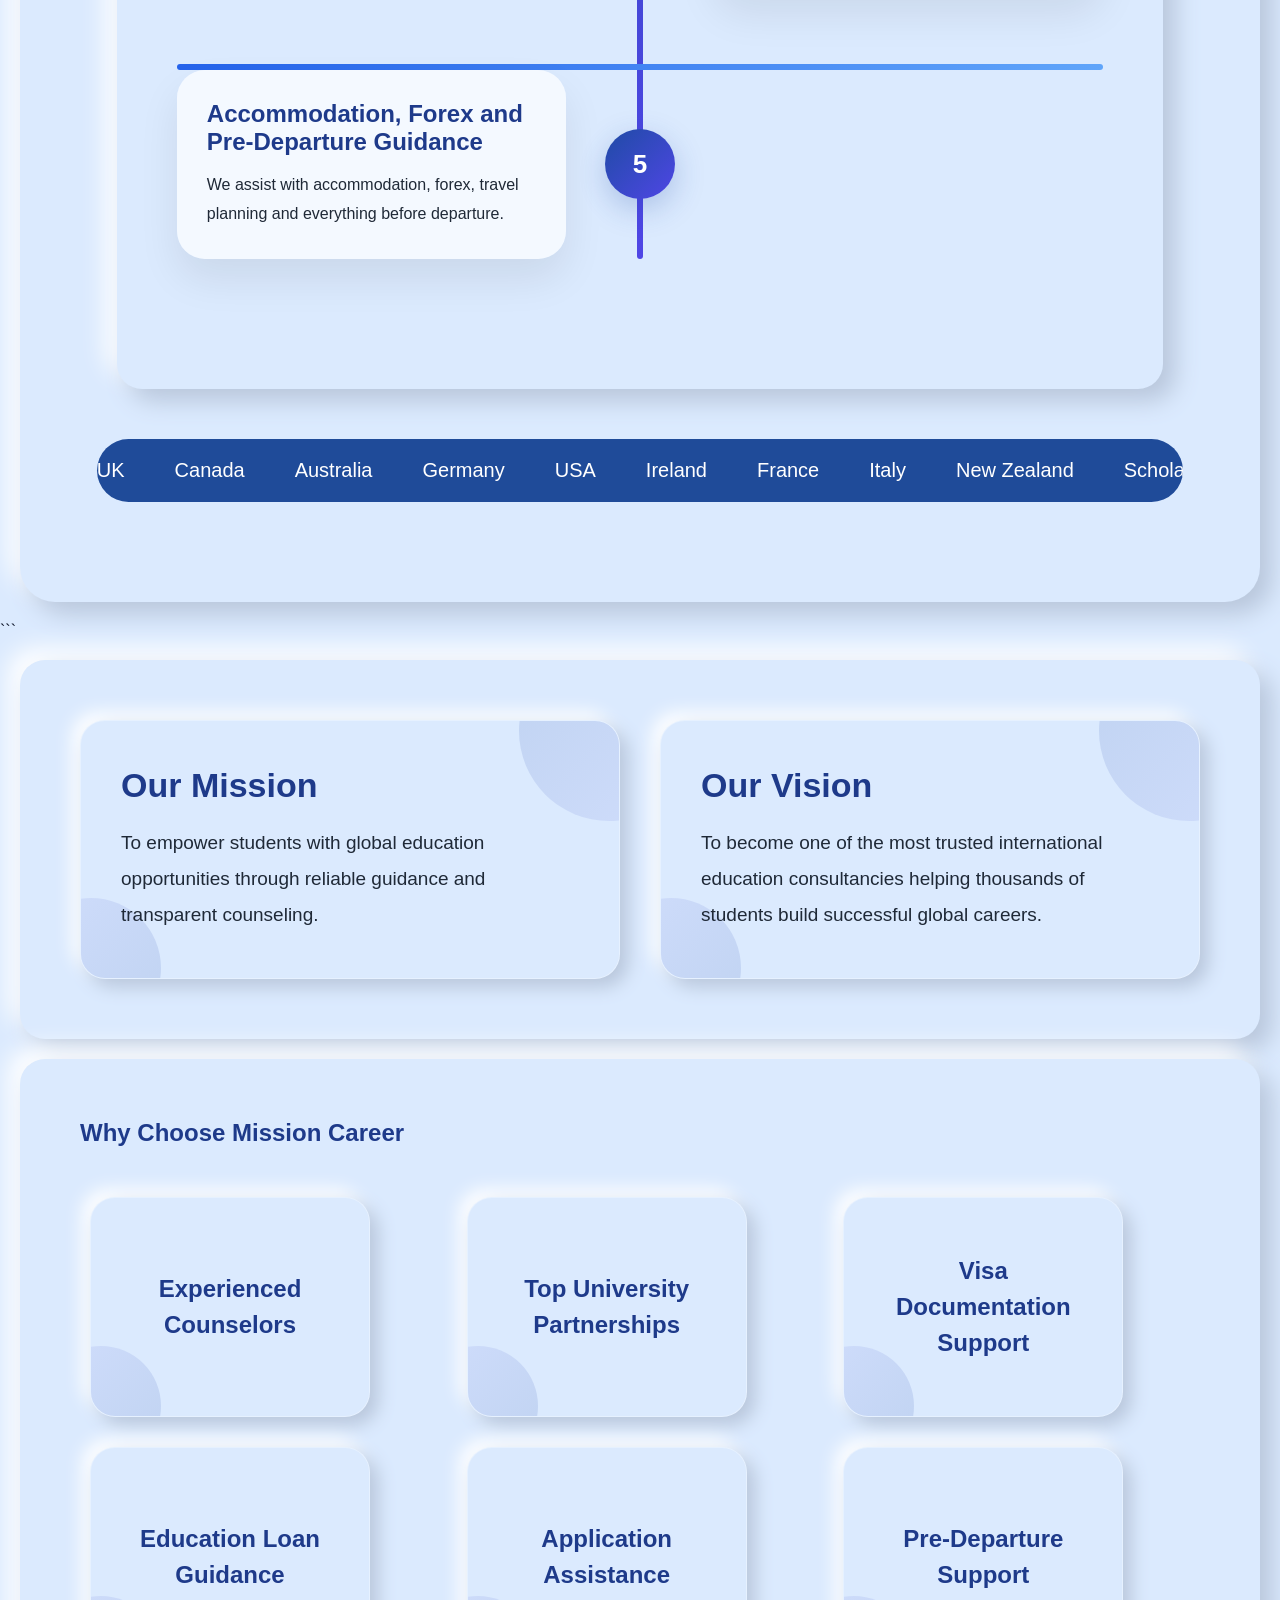
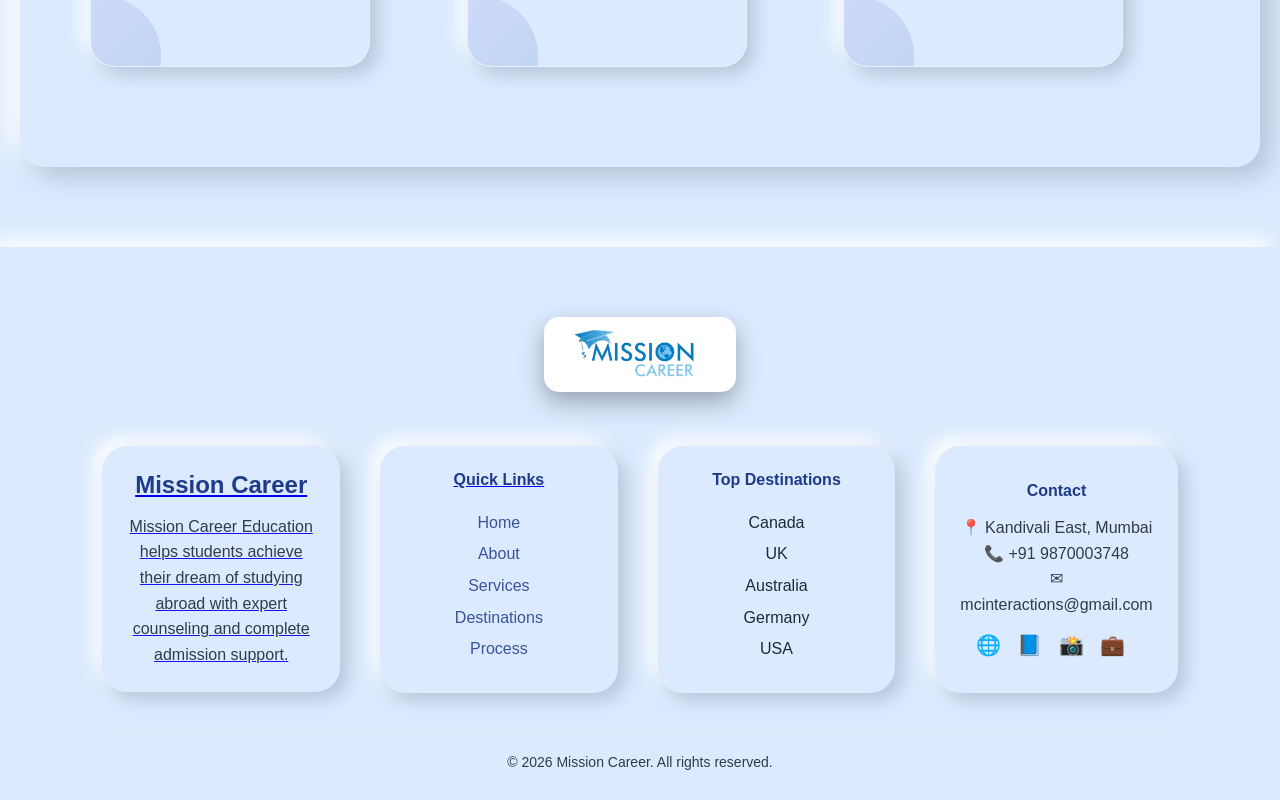
==== commit dfbbfd5d: "Update about.html" ====
--- a/about.html
+++ b/about.html
@@ -19,6 +19,8 @@
 <title>About | Mission Career</title>
 
 <link rel="stylesheet" href="style.css">
+    <link rel="stylesheet" href="style.css">
+<link rel="stylesheet" href="mobile.css" media="screen and (max-width: 768px)">
 
 </head>
 
--- a/mobile.css
+++ b/mobile.css
@@ -0,0 +1,109 @@
+body{
+    overflow-x:hidden;
+}
+
+.navbar{
+    flex-direction:column !important;
+    align-items:center !important;
+    text-align:center;
+    padding:16px !important;
+    gap:14px;
+}
+
+.logo img{
+    height:48px !important;
+}
+
+.nav-links{
+    flex-direction:column !important;
+    width:100%;
+    gap:10px !important;
+}
+
+.nav-links li{
+    width:100%;
+}
+
+.nav-links a{
+    display:block;
+    width:100%;
+    padding:12px;
+    border-radius:12px;
+    background:#f1f5ff;
+    text-align:center;
+}
+
+.hero,
+.about-grid,
+.about-top,
+.mission-grid,
+.contact-grid,
+.services-grid,
+.services-extra,
+.success-grid,
+.process-grid,
+.countries,
+.footer-container,
+.students-grid,
+.team-section,
+.staff-grid{
+    display:grid !important;
+    grid-template-columns:1fr !important;
+    gap:20px !important;
+}
+
+.hero{
+    text-align:center;
+    padding:40px 20px !important;
+}
+
+.hero h1,
+.page-hero h1{
+    font-size:30px !important;
+    line-height:1.2;
+}
+
+.hero p,
+.page-hero p{
+    font-size:15px !important;
+}
+
+.hero-buttons,
+.about-buttons{
+    flex-direction:column !important;
+    align-items:center;
+}
+
+.btn,
+.btn-outline{
+    width:100%;
+    max-width:260px;
+    margin:auto;
+}
+
+.student-card,
+.team-card,
+.staff-card,
+.success-card,
+.country,
+.service-card,
+.process-card,
+.mission-card,
+.footer-col{
+    width:100% !important;
+    max-width:100% !important;
+    height:auto !important;
+}
+
+.student-card img,
+.team-card img,
+.staff-card img,
+.success-card img{
+    height:220px !important;
+    object-fit:cover;
+}
+
+.footer{
+    text-align:center;
+    padding:40px 20px !important;
+}
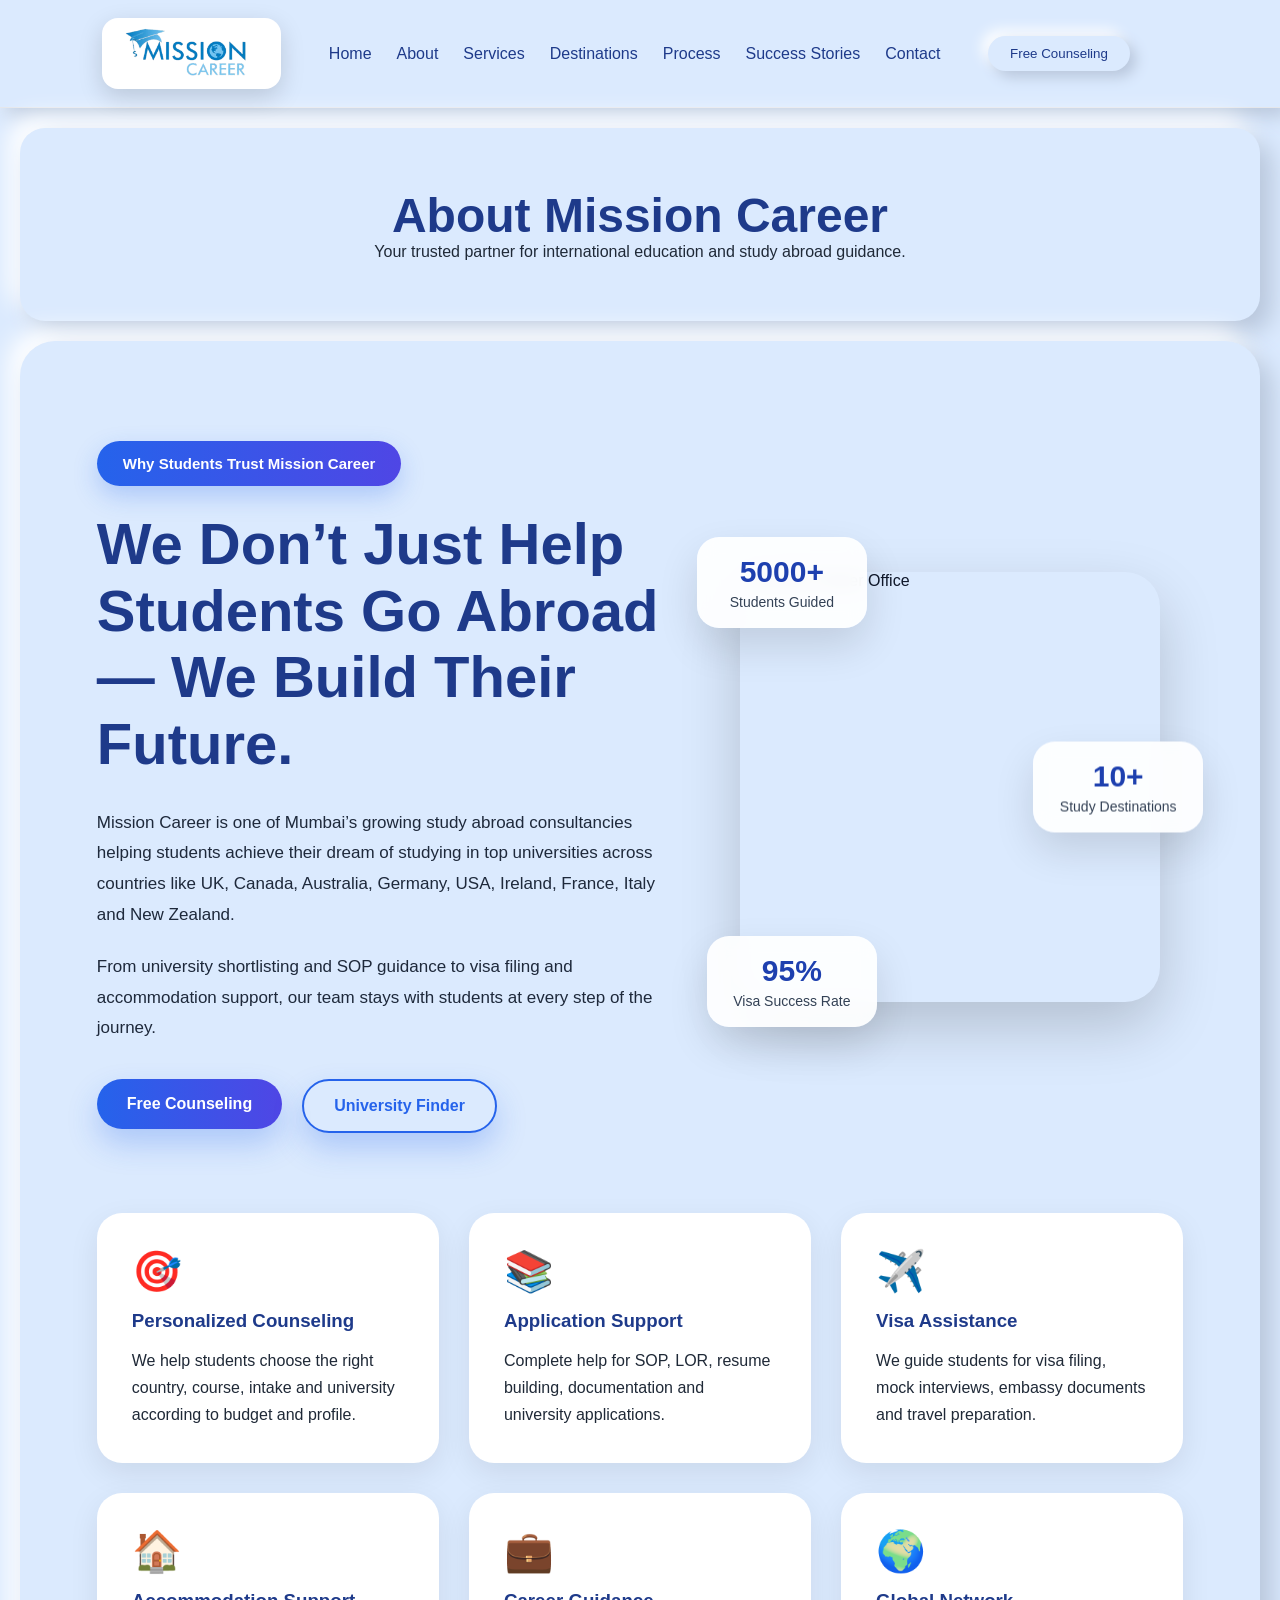
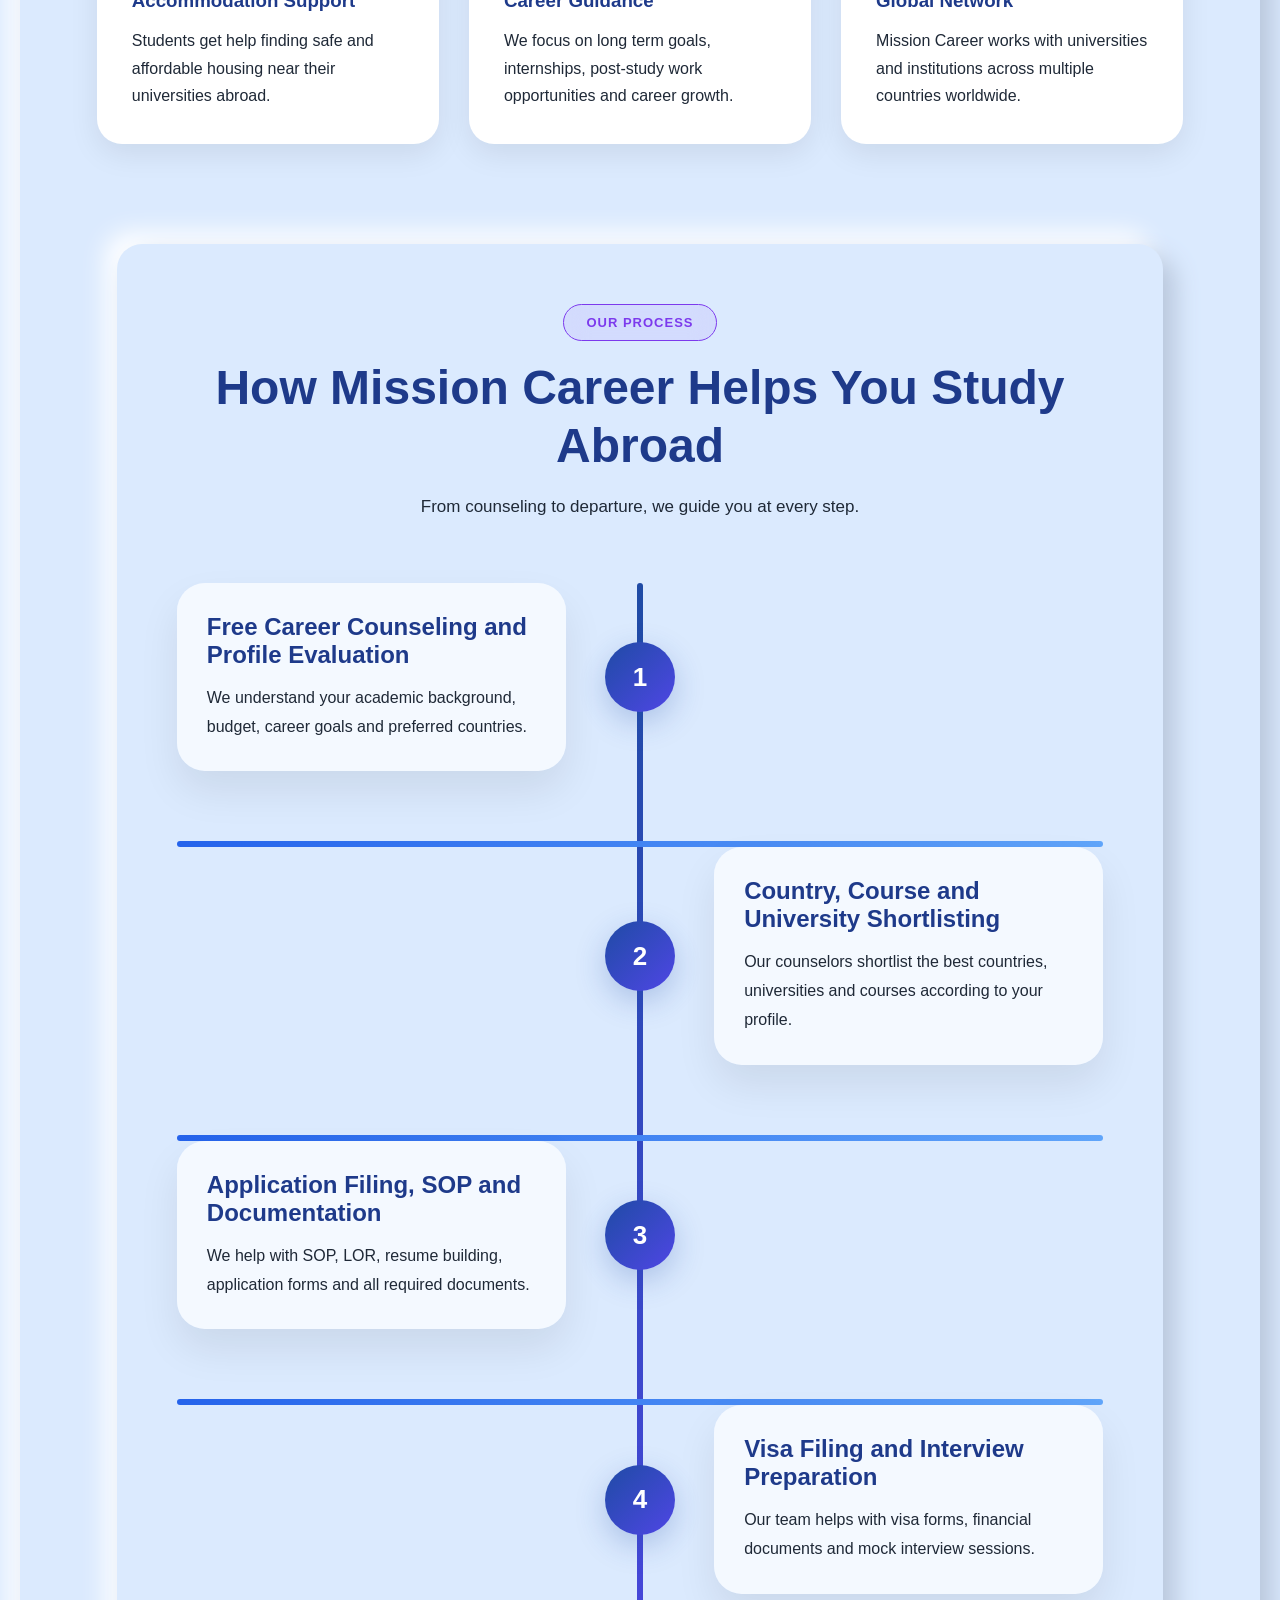
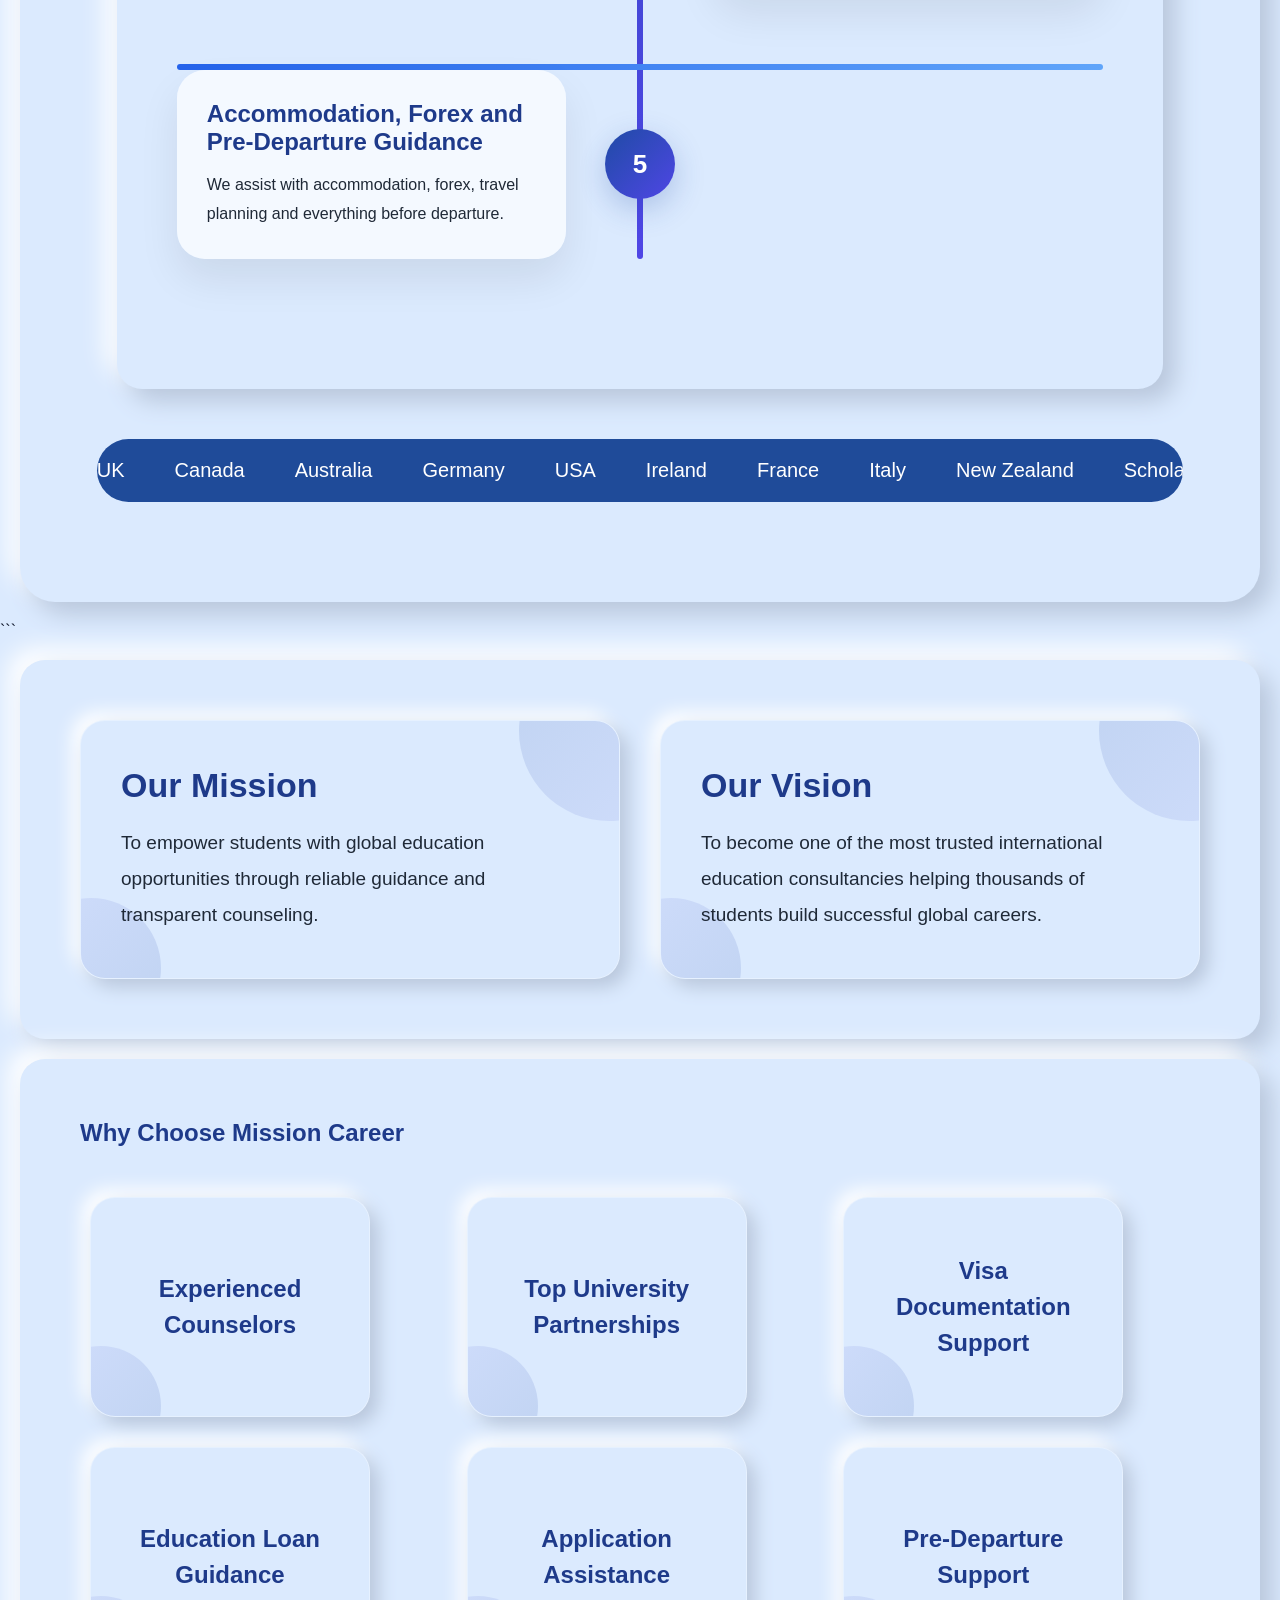
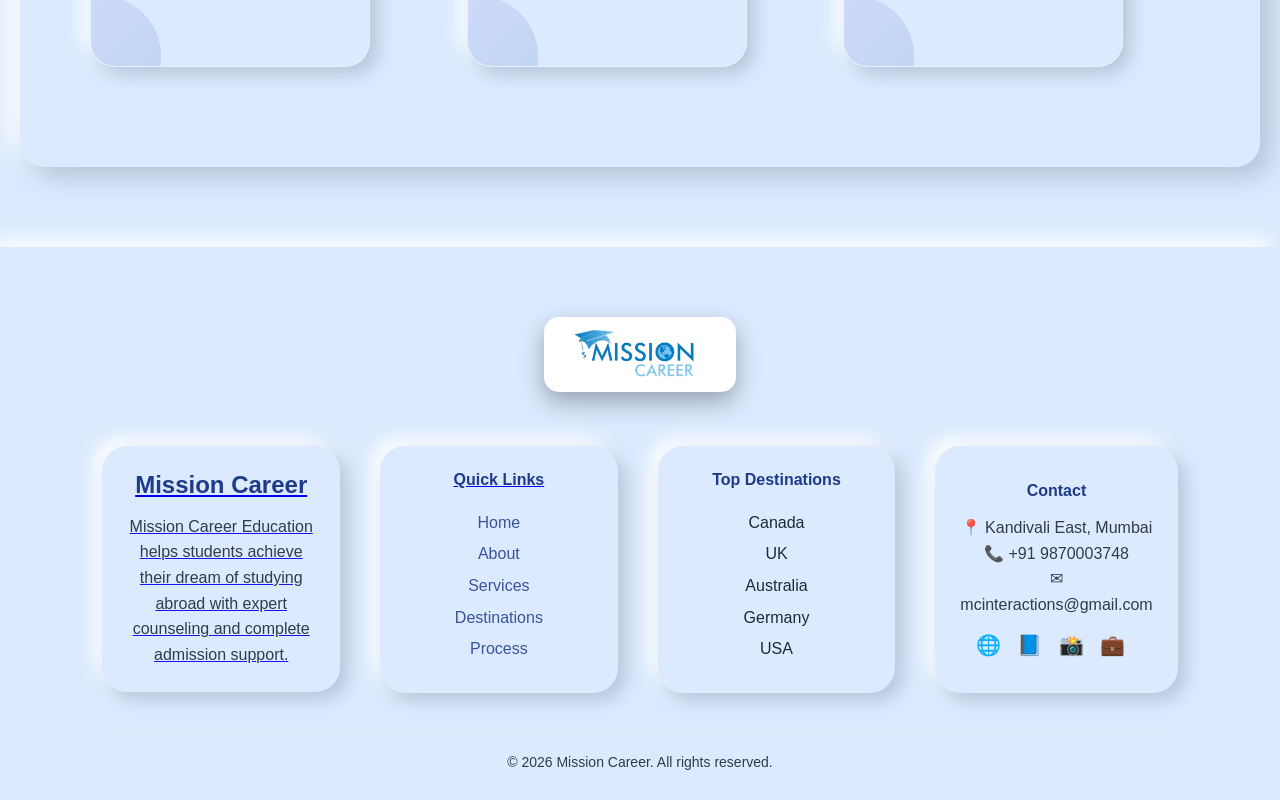
==== commit facafe97: "Update about.html" ====
--- a/about.html
+++ b/about.html
@@ -49,7 +49,11 @@
 <a href="contact.html">
 <button class="btn">Free Counseling</button>
 </a>
-
+<div class="mobile-menu-toggle" onclick="document.querySelector('.nav-links').classList.toggle('active')">
+  <span></span>
+  <span></span>
+  <span></span>
+</div>
 </nav>
 
 
--- a/mobile.css
+++ b/mobile.css
@@ -1,109 +1,1971 @@
-body{
-    overflow-x:hidden;
-}
-
-.navbar{
-    flex-direction:column !important;
-    align-items:center !important;
-    text-align:center;
-    padding:16px !important;
-    gap:14px;
-}
-
-.logo img{
-    height:48px !important;
-}
-
-.nav-links{
-    flex-direction:column !important;
-    width:100%;
-    gap:10px !important;
-}
-
-.nav-links li{
-    width:100%;
-}
-
-.nav-links a{
-    display:block;
-    width:100%;
-    padding:12px;
-    border-radius:12px;
-    background:#f1f5ff;
-    text-align:center;
-}
-
-.hero,
-.about-grid,
-.about-top,
-.mission-grid,
-.contact-grid,
-.services-grid,
-.services-extra,
-.success-grid,
-.process-grid,
-.countries,
-.footer-container,
-.students-grid,
-.team-section,
-.staff-grid{
-    display:grid !important;
-    grid-template-columns:1fr !important;
-    gap:20px !important;
-}
-
-.hero{
-    text-align:center;
-    padding:40px 20px !important;
-}
-
-.hero h1,
-.page-hero h1{
-    font-size:30px !important;
-    line-height:1.2;
-}
-
-.hero p,
-.page-hero p{
-    font-size:15px !important;
-}
-
-.hero-buttons,
-.about-buttons{
-    flex-direction:column !important;
-    align-items:center;
-}
-
-.btn,
-.btn-outline{
-    width:100%;
-    max-width:260px;
-    margin:auto;
-}
-
-.student-card,
-.team-card,
-.staff-card,
-.success-card,
-.country,
-.service-card,
-.process-card,
-.mission-card,
-.footer-col{
-    width:100% !important;
-    max-width:100% !important;
-    height:auto !important;
-}
-
-.student-card img,
-.team-card img,
-.staff-card img,
-.success-card img{
-    height:220px !important;
-    object-fit:cover;
-}
-
-.footer{
-    text-align:center;
-    padding:40px 20px !important;
-}
+/* MOBILE CSS START */
+
+@media screen and (max-width: 768px) {
+
+  * {
+    margin: 0;
+    padding: 0;
+    box-sizing: border-box;
+  }
+
+  html {
+    width: 100%;
+    overflow-x: hidden;
+    scroll-behavior: smooth;
+  }
+
+  body {
+    width: 100%;
+    overflow-x: hidden;
+    font-family: Arial, sans-serif;
+    background: #f4f7ff;
+    color: #111111;
+  }
+
+  img {
+    max-width: 100%;
+    height: auto;
+    display: block;
+  }
+
+  section {
+    width: 100%;
+    padding: 40px 16px;
+  }
+
+  h1 {
+    font-size: 34px;
+    line-height: 1.2;
+  }
+
+  h2 {
+    font-size: 28px;
+    line-height: 1.3;
+  }
+
+  h3 {
+    font-size: 22px;
+    line-height: 1.4;
+  }
+
+  p {
+    font-size: 15px;
+    line-height: 1.7;
+  }
+
+  .btn,
+  .btn-outline,
+  button {
+    width: 100%;
+    max-width: 260px;
+    margin: auto;
+    display: block;
+    text-align: center;
+    padding: 14px 20px;
+    border-radius: 30px;
+    font-size: 15px;
+  }
+
+  .navbar {
+    display: flex;
+    flex-direction: column;
+    align-items: center;
+    gap: 16px;
+    padding: 18px 16px;
+  }
+
+  .logo img {
+    width: 150px;
+    height: auto;
+  }
+
+  .nav-links {
+    width: 100%;
+    display: flex;
+    flex-direction: column;
+    gap: 10px;
+    list-style: none;
+    padding: 0;
+  }
+
+  .nav-links li {
+    width: 100%;
+  }
+
+  .nav-links a {
+    display: block;
+    width: 100%;
+    text-align: center;
+    padding: 14px;
+    background: white;
+    border-radius: 14px;
+    text-decoration: none;
+    color: #5c2dff;
+    font-weight: 600;
+    box-shadow: 0 4px 12px rgba(0,0,0,0.08);
+  }
+
+}
+@media screen and (max-width: 768px) {
+
+  .hero {
+    display: flex !important;
+    flex-direction: column !important;
+    gap: 20px;
+    padding: 25px 0 !important;
+  }
+
+  .hero-left,
+  .hero-right,
+  .hero-content,
+  .hero-widgets {
+    width: 100% !important;
+    max-width: 100% !important;
+  }
+
+  .hero-left,
+  .hero-content,
+  .hero-right,
+  .hero-widgets {
+    background: #ffffff;
+    border-radius: 24px;
+    padding: 20px;
+    margin-bottom: 20px;
+    box-shadow: 0 8px 25px rgba(0,0,0,0.08);
+  }
+
+  .hero h1,
+  .hero-content h1 {
+    font-size: 30px !important;
+    line-height: 1.2;
+    text-align: center;
+    margin-bottom: 14px;
+  }
+
+  .hero p,
+  .hero-content p {
+    font-size: 15px;
+    text-align: center;
+    line-height: 1.7;
+  }
+
+  .hero-features {
+    display: grid;
+    grid-template-columns: 1fr 1fr;
+    gap: 10px;
+    margin-top: 18px;
+  }
+
+  .feature {
+    background: #f4f6ff;
+    border-radius: 14px;
+    padding: 12px;
+    text-align: center;
+    font-size: 13px;
+    font-weight: 600;
+  }
+
+  .hero-stats {
+    display: flex;
+    flex-direction: column;
+    gap: 12px;
+    margin-top: 20px;
+  }
+
+  .hero-stats .stat {
+    background: #f4f6ff;
+    border-radius: 18px;
+    padding: 18px;
+    text-align: center;
+  }
+
+  .hero-buttons {
+    display: flex;
+    flex-direction: column;
+    gap: 12px;
+    margin-top: 20px;
+    align-items: center;
+  }
+
+  .hero-buttons .btn,
+  .hero-buttons .btn-outline {
+    width: 100%;
+    max-width: 260px;
+  }
+
+  .team-section {
+    display: flex;
+    flex-direction: column;
+    gap: 14px;
+  }
+
+  .team-card {
+    display: flex;
+    align-items: center;
+    gap: 14px;
+    background: #f4f6ff;
+    border-radius: 18px;
+    padding: 14px;
+  }
+
+  .team-card img {
+    width: 70px;
+    height: 70px;
+    border-radius: 50%;
+    object-fit: cover;
+  }
+
+  .team-info h3 {
+    font-size: 17px;
+    margin-bottom: 4px;
+  }
+
+  .team-info p {
+    font-size: 13px;
+    text-align: left;
+  }
+
+  .finder-widget {
+    display: flex;
+    flex-direction: column;
+    gap: 12px;
+    margin-top: 20px;
+  }
+
+  .finder-widget select,
+  .finder-widget button {
+    width: 100%;
+    height: 50px;
+    border-radius: 14px;
+    border: 1px solid #d7dbf5;
+    padding: 0 14px;
+    font-size: 14px;
+    background: #ffffff;
+  }
+
+  .hero-chips {
+    display: flex;
+    flex-wrap: wrap;
+    gap: 10px;
+    margin-top: 18px;
+    justify-content: center;
+  }
+
+  .chip {
+    background: #f4f6ff;
+    padding: 10px 14px;
+    border-radius: 30px;
+    font-size: 13px;
+    font-weight: 600;
+  }
+
+}
+@media screen and (max-width: 768px) {
+
+  body {
+    overflow-x: hidden !important;
+  }
+
+  section,
+  .hero,
+  .hero-left,
+  .hero-right,
+  .hero-content,
+  .hero-widgets,
+  .services,
+  .destinations,
+  .success-preview,
+  .footer,
+  .footer-container,
+  .countries,
+  .services-extra,
+  .success-grid {
+    width: 100% !important;
+    max-width: 100% !important;
+    overflow-x: hidden !important;
+  }
+
+  .hero-left,
+  .hero-right,
+  .hero-content,
+  .hero-widgets,
+  .widget,
+  .service-box,
+  .country,
+  .success-card,
+  .footer-col {
+    padding: 14px !important;
+    border-radius: 16px !important;
+    margin-bottom: 14px !important;
+  }
+
+  .hero h1,
+  .hero-content h1 {
+    font-size: 24px !important;
+    line-height: 1.2 !important;
+  }
+
+  .hero p,
+  .hero-content p,
+  .service-box p,
+  .success-card p,
+  .footer p,
+  .footer li,
+  .footer a {
+    font-size: 13px !important;
+    line-height: 1.5 !important;
+  }
+
+  .hero-features {
+    grid-template-columns: 1fr !important;
+    gap: 8px !important;
+  }
+
+  .feature {
+    font-size: 12px !important;
+    padding: 10px !important;
+    border-radius: 12px !important;
+  }
+
+  .hero-stats,
+  .stats {
+    gap: 10px !important;
+  }
+
+  .stat {
+    padding: 12px !important;
+  }
+
+  .stat h2,
+  .stat h3 {
+    font-size: 24px !important;
+  }
+
+  .team-card {
+    padding: 10px !important;
+    gap: 10px !important;
+  }
+
+  .team-card img {
+    width: 52px !important;
+    height: 52px !important;
+  }
+
+  .team-info h3 {
+    font-size: 14px !important;
+  }
+
+  .team-info p {
+    font-size: 11px !important;
+  }
+
+  .finder-widget select,
+  .finder-widget button {
+    height: 42px !important;
+    font-size: 12px !important;
+    padding: 0 10px !important;
+  }
+
+  .btn,
+  .btn-outline {
+    max-width: 180px !important;
+    padding: 10px 14px !important;
+    font-size: 12px !important;
+  }
+
+  .hero-chips {
+    gap: 6px !important;
+  }
+
+  .chip {
+    font-size: 11px !important;
+    padding: 7px 10px !important;
+  }
+
+  .widget h3,
+  .services h2,
+  .destinations h2,
+  .success-preview h2,
+  .footer-col h3,
+  .footer-col h4 {
+    font-size: 18px !important;
+  }
+
+  .ticker-track span {
+    font-size: 11px !important;
+    padding: 6px 10px !important;
+  }
+
+  .ticker-track span img {
+    width: 18px !important;
+  }
+
+  .success-card img {
+    width: 55px !important;
+    height: 55px !important;
+  }
+
+  .footer-logo img {
+    width: 120px !important;
+  }
+}
+@media screen and (max-width: 768px) {
+
+  .navbar {
+    position: sticky;
+    top: 0;
+    left: 0;
+    width: 100%;
+    background: rgba(240, 245, 255, 0.96);
+    backdrop-filter: blur(14px);
+    display: flex !important;
+    justify-content: space-between;
+    align-items: center;
+    padding: 12px 16px !important;
+    z-index: 9999;
+    box-shadow: 0 6px 18px rgba(0,0,0,0.08);
+    border-radius: 0 0 18px 18px;
+  }
+
+  .logo {
+    display: flex;
+    align-items: center;
+  }
+
+  .logo img {
+    width: 130px !important;
+    height: auto !important;
+    border-radius: 14px;
+    background: #fff;
+    padding: 6px;
+  }
+
+  .nav-links {
+    position: fixed;
+    top: 76px;
+    right: -100%;
+    width: 78%;
+    height: calc(100vh - 76px);
+    background: #eef3ff;
+    display: flex;
+    flex-direction: column;
+    align-items: center;
+    gap: 18px;
+    padding: 30px 20px;
+    transition: 0.4s ease;
+    box-shadow: -8px 0 24px rgba(0,0,0,0.1);
+    border-radius: 24px 0 0 24px;
+    z-index: 999;
+  }
+
+  .nav-links.active {
+    right: 0;
+  }
+
+  .nav-links li {
+    width: 100%;
+    list-style: none;
+  }
+
+  .nav-links li a {
+    display: block;
+    width: 100%;
+    text-align: center;
+    padding: 14px;
+    background: white;
+    border-radius: 16px;
+    font-size: 18px;
+    font-weight: 600;
+    color: #27408b;
+    text-decoration: none;
+    box-shadow: 0 6px 16px rgba(0,0,0,0.08);
+  }
+
+  .navbar .btn {
+    display: none !important;
+  }
+
+  .mobile-menu-toggle {
+    display: flex !important;
+    flex-direction: column;
+    justify-content: center;
+    gap: 5px;
+    width: 42px;
+    height: 42px;
+    border-radius: 12px;
+    background: white;
+    box-shadow: 0 4px 14px rgba(0,0,0,0.1);
+    padding: 10px;
+    cursor: pointer;
+  }
+
+  .mobile-menu-toggle span {
+    width: 100%;
+    height: 3px;
+    background: #27408b;
+    border-radius: 10px;
+    display: block;
+  }
+}
+@media screen and (max-width: 768px) {
+
+  .navbar {
+    display: flex !important;
+    align-items: center !important;
+    justify-content: space-between !important;
+    flex-wrap: nowrap !important;
+    gap: 10px;
+    padding: 10px 12px !important;
+    background: rgba(240,245,255,0.96);
+    border-radius: 0 0 18px 18px;
+  }
+
+  .logo {
+    flex: 0 0 auto;
+  }
+
+  .logo img {
+    width: 95px !important;
+    max-width: 95px !important;
+    padding: 4px !important;
+    border-radius: 12px !important;
+  }
+
+  .mobile-menu-toggle {
+    order: 3;
+    width: 42px;
+    height: 42px;
+    margin-left: 8px;
+    flex-shrink: 0;
+  }
+
+  .navbar .btn,
+  .navbar a .btn {
+    display: flex !important;
+    align-items: center;
+    justify-content: center;
+    width: auto !important;
+    min-width: 120px;
+    height: 42px;
+    padding: 0 14px !important;
+    font-size: 12px !important;
+    border-radius: 12px !important;
+    margin: 0 !important;
+    flex-shrink: 0;
+  }
+
+  .navbar > a {
+    margin-left: auto;
+    margin-right: 0;
+  }
+
+  .nav-links {
+    top: 72px !important;
+  }
+}
+@media screen and (max-width: 768px) {
+
+  .navbar {
+    display: flex !important;
+    flex-direction: row !important;
+    justify-content: space-between !important;
+    align-items: center !important;
+    flex-wrap: nowrap !important;
+    padding: 10px 12px !important;
+    gap: 8px !important;
+  }
+
+  .logo {
+    display: flex !important;
+    align-items: center !important;
+    margin: 0 !important;
+    flex-shrink: 0;
+  }
+
+  .logo img {
+    width: 85px !important;
+    height: auto !important;
+    display: block !important;
+    border-radius: 10px !important;
+  }
+
+  .navbar > a {
+    margin-left: auto !important;
+    flex-shrink: 0;
+  }
+
+  .navbar .btn {
+    display: flex !important;
+    align-items: center;
+    justify-content: center;
+    min-width: 95px !important;
+    height: 38px !important;
+    padding: 0 10px !important;
+    font-size: 11px !important;
+    border-radius: 10px !important;
+    white-space: nowrap;
+    margin: 0 !important;
+  }
+
+  .mobile-menu-toggle {
+    display: flex !important;
+    align-items: center;
+    justify-content: center;
+    width: 38px !important;
+    height: 38px !important;
+    margin: 0 !important;
+    flex-shrink: 0;
+  }
+}
+@media screen and (max-width: 768px) {
+
+  .hero-left {
+    background: transparent !important;
+    box-shadow: none !important;
+    padding: 10px 0 0 0 !important;
+    margin: 0 !important;
+  }
+
+  .hero h1,
+  .hero-left h1 {
+    font-size: 34px !important;
+    line-height: 1.15 !important;
+    text-align: center !important;
+    margin-bottom: 16px !important;
+    padding: 0 12px;
+  }
+
+  .hero p,
+  .hero-left p {
+    font-size: 15px !important;
+    line-height: 1.7 !important;
+    text-align: center !important;
+    color: #4b5563 !important;
+    padding: 0 16px;
+    margin-bottom: 20px !important;
+  }
+
+  .hero-features {
+    display: flex !important;
+    flex-direction: column !important;
+    gap: 10px !important;
+    margin-top: 20px !important;
+  }
+
+  .feature {
+    width: 100% !important;
+    background: #ffffff !important;
+    border-radius: 18px !important;
+    padding: 14px 16px !important;
+    font-size: 14px !important;
+    font-weight: 600 !important;
+    text-align: center !important;
+    box-shadow: 0 8px 22px rgba(0,0,0,0.08) !important;
+    color: #243b7c !important;
+  }
+
+  .hero-stats {
+    display: flex !important;
+    flex-direction: column !important;
+    gap: 14px !important;
+    margin-top: 24px !important;
+  }
+
+  .hero-stats .stat {
+    background: linear-gradient(135deg, #eef5ff, #dcecff) !important;
+    border-radius: 24px !important;
+    padding: 22px 18px !important;
+    text-align: center !important;
+    box-shadow: 0 10px 25px rgba(0,0,0,0.08) !important;
+  }
+
+  .hero-stats .stat h2 {
+    font-size: 40px !important;
+    margin-bottom: 8px !important;
+    color: #1463ff !important;
+  }
+
+  .hero-stats .stat p {
+    font-size: 16px !important;
+    margin: 0 !important;
+    color: #243b7c !important;
+    font-weight: 500;
+  }
+
+  .hero-buttons {
+    display: flex !important;
+    flex-direction: column !important;
+    gap: 14px !important;
+    margin-top: 28px !important;
+    align-items: center !important;
+  }
+
+  .hero-buttons .btn,
+  .hero-buttons .btn-outline {
+    width: 85% !important;
+    max-width: 280px !important;
+    height: 52px !important;
+    border-radius: 30px !important;
+    font-size: 15px !important;
+    font-weight: 600 !important;
+  }
+
+  .trust-line {
+    margin-top: 22px !important;
+    text-align: center !important;
+    font-size: 15px !important;
+    color: #243b7c !important;
+    font-weight: 500;
+  }
+}
+@media screen and (max-width: 768px) {
+
+  .hero-left,
+  .hero-content {
+    width: 100% !important;
+    padding: 15px !important;
+    margin: 0 auto !important;
+    background: transparent !important;
+    box-shadow: none !important;
+    border-radius: 0 !important;
+  }
+
+  .hero-left h1,
+  .hero-content h1,
+  .hero h1 {
+    font-size: 32px !important;
+    line-height: 1.15 !important;
+    text-align: center !important;
+    margin-bottom: 16px !important;
+    color: #1e3a8a !important;
+  }
+
+  .hero-left p,
+  .hero-content p,
+  .hero p {
+    font-size: 15px !important;
+    line-height: 1.7 !important;
+    text-align: center !important;
+    color: #374151 !important;
+    margin-bottom: 20px !important;
+  }
+
+  .hero-features {
+    display: flex !important;
+    flex-direction: column !important;
+    gap: 12px !important;
+    margin-top: 20px !important;
+  }
+
+  .hero-features .feature {
+    width: 100% !important;
+    padding: 14px !important;
+    background: #ffffff !important;
+    border-radius: 18px !important;
+    box-shadow: 0 8px 20px rgba(0,0,0,0.08) !important;
+    font-size: 14px !important;
+    font-weight: 600 !important;
+    color: #243b7c !important;
+    text-align: center !important;
+  }
+
+  .hero-stats {
+    display: flex !important;
+    flex-direction: column !important;
+    gap: 14px !important;
+    margin-top: 24px !important;
+  }
+
+  .hero-stats .stat {
+    width: 100% !important;
+    background: #dcecff !important;
+    border-radius: 24px !important;
+    padding: 22px 15px !important;
+    box-shadow: 0 10px 20px rgba(0,0,0,0.08) !important;
+    text-align: center !important;
+  }
+
+  .hero-stats .stat h2,
+  .hero-stats .stat h3 {
+    font-size: 38px !important;
+    color: #2563eb !important;
+    margin-bottom: 8px !important;
+  }
+
+  .hero-stats .stat p {
+    font-size: 15px !important;
+    color: #1f2937 !important;
+    margin: 0 !important;
+  }
+
+  .hero-buttons {
+    display: flex !important;
+    flex-direction: column !important;
+    align-items: center !important;
+    gap: 14px !important;
+    margin-top: 25px !important;
+  }
+
+  .hero-buttons .btn,
+  .hero-buttons .btn-outline {
+    width: 85% !important;
+    max-width: 260px !important;
+    height: 50px !important;
+    border-radius: 30px !important;
+    font-size: 15px !important;
+  }
+
+  .trust-line {
+    margin-top: 20px !important;
+    text-align: center !important;
+    font-size: 14px !important;
+    color: #243b7c !important;
+  }
+}
+@media screen and (max-width: 768px) {
+
+  .hero {
+    display: flex !important;
+    flex-direction: column !important;
+    gap: 20px !important;
+    padding: 20px 14px !important;
+  }
+
+  .hero-left {
+    width: 100% !important;
+    max-width: 100% !important;
+    padding: 0 !important;
+    margin: 0 !important;
+    background: transparent !important;
+    box-shadow: none !important;
+  }
+
+  .hero-left h1 {
+    font-size: 34px !important;
+    line-height: 1.1 !important;
+    text-align: center !important;
+    margin-bottom: 14px !important;
+    color: #1f3f8c !important;
+  }
+
+  .hero-left .gradient-text {
+    display: block !important;
+    font-size: 30px !important;
+    margin-top: 4px !important;
+  }
+
+  .hero-left > p {
+    font-size: 15px !important;
+    line-height: 1.7 !important;
+    text-align: center !important;
+    color: #4b5563 !important;
+    margin-bottom: 18px !important;
+    padding: 0 6px !important;
+  }
+
+  .hero-features {
+    display: flex !important;
+    flex-direction: column !important;
+    gap: 10px !important;
+    margin-top: 18px !important;
+  }
+
+  .hero-features .feature {
+    width: 100% !important;
+    background: #ffffff !important;
+    border-radius: 16px !important;
+    padding: 14px !important;
+    text-align: center !important;
+    font-size: 14px !important;
+    font-weight: 600 !important;
+    color: #243b7c !important;
+    box-shadow: 0 6px 18px rgba(0,0,0,0.08) !important;
+  }
+
+  .hero-stats {
+    display: flex !important;
+    flex-direction: column !important;
+    gap: 14px !important;
+    margin-top: 22px !important;
+  }
+
+  .hero-stats .stat {
+    width: 100% !important;
+    background: linear-gradient(135deg, #dcecff, #eef5ff) !important;
+    border-radius: 22px !important;
+    padding: 22px 14px !important;
+    text-align: center !important;
+    box-shadow: 0 8px 22px rgba(0,0,0,0.08) !important;
+  }
+
+  .hero-stats .stat h2 {
+    font-size: 38px !important;
+    color: #2563eb !important;
+    margin-bottom: 6px !important;
+  }
+
+  .hero-stats .stat p {
+    font-size: 15px !important;
+    margin: 0 !important;
+    color: #243b7c !important;
+    font-weight: 500 !important;
+  }
+
+  .hero-buttons {
+    display: flex !important;
+    flex-direction: column !important;
+    gap: 12px !important;
+    align-items: center !important;
+    margin-top: 24px !important;
+  }
+
+  .hero-buttons a {
+    width: 100% !important;
+    display: flex !important;
+    justify-content: center !important;
+  }
+
+  .hero-buttons .btn,
+  .hero-buttons .btn-outline {
+    width: 85% !important;
+    max-width: 260px !important;
+    height: 52px !important;
+    border-radius: 30px !important;
+    font-size: 15px !important;
+    font-weight: 600 !important;
+  }
+
+  .trust-line {
+    margin-top: 20px !important;
+    text-align: center !important;
+    font-size: 14px !important;
+    color: #243b7c !important;
+  }
+}
+@media screen and (max-width: 768px) {
+
+  html,
+  body {
+    overflow-x: hidden !important;
+    width: 100% !important;
+    max-width: 100% !important;
+  }
+
+  * {
+    box-sizing: border-box !important;
+    max-width: 100% !important;
+  }
+
+  .hero,
+  .hero-left,
+  .hero-right,
+  .hero-content,
+  .hero-features,
+  .hero-stats,
+  .feature,
+  .stat {
+    width: 100% !important;
+    max-width: 100% !important;
+    margin-left: 0 !important;
+    margin-right: 0 !important;
+  }
+
+  .hero {
+    padding: 0 12px !important;
+    overflow-x: hidden !important;
+  }
+
+  .hero-left {
+    padding: 18px 14px !important;
+    border-radius: 24px !important;
+  }
+
+  .feature,
+  .hero-stats .stat {
+    width: calc(100vw - 52px) !important;
+    max-width: calc(100vw - 52px) !important;
+    margin: 0 auto !important;
+  }
+
+  .hero h1,
+  .hero p {
+    width: 100% !important;
+    max-width: 100% !important;
+    word-wrap: break-word !important;
+  }
+}
+@media screen and (max-width: 768px) {
+
+  .team-card {
+    position: relative;
+    width: 100% !important;
+    height: 260px !important;
+    border-radius: 24px !important;
+    overflow: hidden !important;
+    padding: 0 !important;
+    margin-bottom: 18px !important;
+    background: #dfe8f7 !important;
+  }
+
+  .team-card img,
+  .team-card .pooja-img,
+  .team-card .gautam-img {
+    width: 100% !important;
+    height: 100% !important;
+    object-fit: cover !important;
+    object-position: center top !important;
+    display: block !important;
+    border-radius: 24px !important;
+  }
+
+  .team-card::after {
+    content: "";
+    position: absolute;
+    left: 0;
+    bottom: 0;
+    width: 100%;
+    height: 45%;
+    background: linear-gradient(to top, rgba(0,0,0,0.7), transparent);
+    z-index: 1;
+  }
+
+  .team-info {
+    position: absolute !important;
+    left: 16px !important;
+    bottom: 16px !important;
+    z-index: 2 !important;
+    width: calc(100% - 32px) !important;
+  }
+
+  .team-info h3 {
+    color: white !important;
+    font-size: 22px !important;
+    margin-bottom: 4px !important;
+  }
+
+  .team-info p {
+    color: rgba(255,255,255,0.85) !important;
+    font-size: 13px !important;
+    margin: 0 !important;
+  }
+}
+@media screen and (max-width: 768px) {
+
+  .services {
+    padding: 20px 12px !important;
+  }
+
+  .services h2 {
+    font-size: 28px !important;
+    text-align: center !important;
+    margin-bottom: 20px !important;
+  }
+
+  .services-extra {
+    display: flex !important;
+    flex-direction: column !important;
+    gap: 12px !important;
+    align-items: center !important;
+  }
+
+  .service-box {
+    width: 92% !important;
+    min-height: 120px !important;
+    padding: 16px 14px !important;
+    border-radius: 18px !important;
+    background: #edf5ff !important;
+    box-shadow: 0 8px 20px rgba(0,0,0,0.08) !important;
+    text-align: center !important;
+    margin: 0 auto !important;
+  }
+
+  .service-box h3 {
+    font-size: 18px !important;
+    margin-bottom: 10px !important;
+    line-height: 1.3 !important;
+    color: #1565ff !important;
+  }
+
+  .service-box p {
+    font-size: 14px !important;
+    line-height: 1.5 !important;
+    color: #3b4252 !important;
+    margin: 0 !important;
+  }
+}
+@media screen and (max-width: 768px) {
+
+  .services-extra {
+    display: flex !important;
+    flex-direction: column !important;
+    align-items: center !important;
+    width: 100% !important;
+    overflow-x: hidden !important;
+  }
+
+  .service-box {
+    width: 88% !important;
+    max-width: 88% !important;
+    margin: 0 auto 14px auto !important;
+    padding: 16px 12px !important;
+    box-sizing: border-box !important;
+    text-align: center !important;
+  }
+
+  .service-box h3,
+  .service-box p {
+    width: 100% !important;
+    text-align: center !important;
+    margin-left: auto !important;
+    margin-right: auto !important;
+  }
+}
+@media screen and (max-width: 768px) {
+
+  .services,
+  .services-extra {
+    width: 100% !important;
+    max-width: 100% !important;
+    padding-left: 0 !important;
+    padding-right: 0 !important;
+    margin: 0 auto !important;
+    overflow-x: hidden !important;
+  }
+
+  .services-extra {
+    display: flex !important;
+    flex-direction: column !important;
+    align-items: center !important;
+  }
+
+  .service-box {
+    position: relative !important;
+    left: 0 !important;
+    right: 0 !important;
+    transform: none !important;
+    width: 85% !important;
+    max-width: 320px !important;
+    margin: 0 auto 14px auto !important;
+    padding: 16px 14px !important;
+    box-sizing: border-box !important;
+  }
+}
+@media screen and (max-width: 768px) {
+
+  .destinations {
+    padding: 24px 12px !important;
+    border-radius: 24px !important;
+    overflow: hidden !important;
+  }
+
+  .destinations h2 {
+    font-size: 28px !important;
+    text-align: center !important;
+    margin-bottom: 20px !important;
+    line-height: 1.2 !important;
+  }
+
+  .countries {
+    display: grid !important;
+    grid-template-columns: 1fr 1fr !important;
+    gap: 12px !important;
+    width: 100% !important;
+    margin-bottom: 20px !important;
+  }
+
+  .country {
+    width: 100% !important;
+    min-height: 90px !important;
+    border-radius: 18px !important;
+    display: flex !important;
+    align-items: center !important;
+    justify-content: center !important;
+    font-size: 20px !important;
+    font-weight: 600 !important;
+    background: #edf5ff !important;
+    box-shadow: 0 8px 20px rgba(0,0,0,0.08) !important;
+    padding: 10px !important;
+    text-align: center !important;
+  }
+
+  .destinations .btn {
+    display: block !important;
+    width: 85% !important;
+    max-width: 260px !important;
+    margin: 0 auto !important;
+    height: 48px !important;
+    border-radius: 24px !important;
+    font-size: 15px !important;
+  }
+}
+@media screen and (max-width: 768px) {
+
+  .destinations {
+    display: flex !important;
+    flex-direction: column !important;
+    align-items: center !important;
+    text-align: center !important;
+  }
+
+  .destinations h2 {
+    width: 100% !important;
+    text-align: center !important;
+    margin-left: auto !important;
+    margin-right: auto !important;
+  }
+
+  .countries {
+    width: 100% !important;
+    max-width: 340px !important;
+    margin: 0 auto 20px auto !important;
+    justify-content: center !important;
+  }
+
+  .country {
+    width: 100% !important;
+    margin: 0 auto !important;
+  }
+
+  .destinations a {
+    width: 100% !important;
+    display: flex !important;
+    justify-content: center !important;
+  }
+
+  .destinations .btn {
+    margin: 0 auto !important;
+  }
+}
+@media screen and (max-width: 768px) {
+
+  .destinations {
+    width: 100% !important;
+    padding: 30px 15px !important;
+    box-sizing: border-box !important;
+  }
+
+  .destinations h2 {
+    text-align: center !important;
+    font-size: 34px !important;
+    margin: 0 auto 30px auto !important;
+    width: 100% !important;
+    display: block !important;
+  }
+
+  .countries {
+    display: grid !important;
+    grid-template-columns: 1fr 1fr !important;
+    gap: 14px !important;
+    width: 100% !important;
+    max-width: 100% !important;
+    margin: 0 auto 25px auto !important;
+    padding: 0 !important;
+    justify-content: center !important;
+  }
+
+  .country {
+    width: 100% !important;
+    height: 120px !important;
+    margin: 0 !important;
+    display: flex !important;
+    align-items: center !important;
+    justify-content: center !important;
+    border-radius: 28px !important;
+    box-sizing: border-box !important;
+  }
+
+  .destinations .btn,
+  .destinations a {
+    display: flex !important;
+    justify-content: center !important;
+    align-items: center !important;
+    margin: 0 auto !important;
+    width: 260px !important;
+  }
+}
+@media screen and (max-width: 768px) {
+
+  .destinations {
+    display: flex !important;
+    flex-direction: column !important;
+    align-items: center !important;
+    justify-content: center !important;
+    text-align: center !important;
+    width: 100% !important;
+    margin: 0 auto !important;
+    padding: 30px 12px !important;
+    box-sizing: border-box !important;
+  }
+
+  .destinations h2 {
+    width: 100% !important;
+    text-align: center !important;
+    margin: 0 auto 25px auto !important;
+  }
+
+  .countries {
+    display: grid !important;
+    grid-template-columns: repeat(2, minmax(0, 1fr)) !important;
+    gap: 14px !important;
+    width: 100% !important;
+    max-width: 340px !important;
+    margin: 0 auto 25px auto !important;
+    padding: 0 !important;
+  }
+
+  .country {
+    width: 100% !important;
+    min-width: 0 !important;
+    height: 120px !important;
+    margin: 0 auto !important;
+    display: flex !important;
+    justify-content: center !important;
+    align-items: center !important;
+    box-sizing: border-box !important;
+  }
+
+  .destinations .btn {
+    display: flex !important;
+    justify-content: center !important;
+    align-items: center !important;
+    margin: 0 auto !important;
+  }
+}
+@media screen and (max-width: 768px) {
+
+  .stats-container,
+  .stats-grid,
+  .stats-wrapper {
+    display: grid !important;
+    grid-template-columns: 1fr !important;
+    gap: 18px !important;
+    width: 100% !important;
+    max-width: 340px !important;
+    margin: 0 auto !important;
+    padding: 0 !important;
+    overflow: hidden !important;
+  }
+
+  .stat-card,
+  .stats-card,
+  .counter-box {
+    width: 100% !important;
+    max-width: 340px !important;
+    min-height: 120px !important;
+    margin: 0 auto !important;
+    border-radius: 28px !important;
+    display: flex !important;
+    flex-direction: column !important;
+    justify-content: center !important;
+    align-items: center !important;
+    text-align: center !important;
+    padding: 20px !important;
+    box-sizing: border-box !important;
+  }
+
+  .stat-card h2,
+  .stats-card h2,
+  .counter-box h2 {
+    font-size: 42px !important;
+    margin-bottom: 10px !important;
+  }
+
+  .stat-card p,
+  .stats-card p,
+  .counter-box p {
+    font-size: 22px !important;
+    margin: 0 !important;
+    line-height: 1.4 !important;
+  }
+}
+@media screen and (max-width: 768px) {
+
+  .stats-slider,
+  .stats-row,
+  .stats-section .swiper-wrapper,
+  .stats-section .carousel-track {
+    display: flex !important;
+    flex-direction: column !important;
+    align-items: center !important;
+    gap: 18px !important;
+    width: 100% !important;
+    overflow: visible !important;
+    transform: none !important;
+  }
+
+  .stats-slider .swiper-slide,
+  .stats-row .stat-card,
+  .stats-section .card,
+  .stats-section .stat-box {
+    width: 90% !important;
+    max-width: 340px !important;
+    min-width: unset !important;
+    margin: 0 auto !important;
+    border-radius: 28px !important;
+    padding: 25px 15px !important;
+    display: flex !important;
+    flex-direction: column !important;
+    justify-content: center !important;
+    align-items: center !important;
+    text-align: center !important;
+  }
+
+  .stats-section {
+    overflow-x: hidden !important;
+  }
+}
+@media screen and (max-width: 768px) {
+
+  .stats {
+    display: flex !important;
+    flex-direction: column !important;
+    align-items: center !important;
+    gap: 18px !important;
+    width: 100% !important;
+    padding: 20px 15px !important;
+    box-sizing: border-box !important;
+    overflow-x: hidden !important;
+  }
+
+  .stats .stat {
+    width: 100% !important;
+    max-width: 320px !important;
+    min-height: 120px !important;
+    margin: 0 auto !important;
+    padding: 22px 15px !important;
+    border-radius: 28px !important;
+    display: flex !important;
+    flex-direction: column !important;
+    justify-content: center !important;
+    align-items: center !important;
+    text-align: center !important;
+    box-sizing: border-box !important;
+  }
+
+  .stats .stat h3 {
+    font-size: 42px !important;
+    margin-bottom: 8px !important;
+    line-height: 1 !important;
+  }
+
+  .stats .stat p {
+    font-size: 20px !important;
+    margin: 0 !important;
+    line-height: 1.4 !important;
+  }
+}
+@media screen and (max-width: 768px) {
+
+  .success-preview {
+    width: 100% !important;
+    padding: 30px 15px !important;
+    box-sizing: border-box !important;
+    overflow-x: hidden !important;
+    text-align: center !important;
+  }
+
+  .success-preview h2 {
+    font-size: 34px !important;
+    margin-bottom: 25px !important;
+    text-align: center !important;
+  }
+
+  .success-grid {
+    display: flex !important;
+    flex-direction: column !important;
+    align-items: center !important;
+    gap: 18px !important;
+    width: 100% !important;
+    margin: 0 auto 25px auto !important;
+  }
+
+  .success-card {
+    width: 100% !important;
+    max-width: 320px !important;
+    min-height: 220px !important;
+    padding: 20px 15px !important;
+    border-radius: 28px !important;
+    margin: 0 auto !important;
+    box-sizing: border-box !important;
+    display: flex !important;
+    flex-direction: column !important;
+    align-items: center !important;
+    justify-content: center !important;
+    text-align: center !important;
+  }
+
+  .success-card img {
+    width: 70px !important;
+    height: 70px !important;
+    margin-bottom: 15px !important;
+  }
+
+  .success-card h3 {
+    font-size: 24px !important;
+    line-height: 1.3 !important;
+    margin-bottom: 8px !important;
+  }
+
+  .success-card p {
+    font-size: 18px !important;
+    margin: 0 !important;
+  }
+
+  .success-preview .btn {
+    width: 260px !important;
+    margin: 0 auto !important;
+    display: flex !important;
+    justify-content: center !important;
+    align-items: center !important;
+  }
+}
+@media screen and (max-width: 768px) {
+
+  .success-preview,
+  .success-grid,
+  .success-card {
+    display: flex !important;
+    flex-direction: column !important;
+    align-items: center !important;
+    justify-content: center !important;
+    text-align: center !important;
+  }
+
+  .success-grid {
+    width: 100% !important;
+    margin: 0 auto !important;
+  }
+
+  .success-card {
+    width: 90% !important;
+    max-width: 320px !important;
+    margin: 0 auto 20px auto !important;
+  }
+
+  .success-card img,
+  .success-card h3,
+  .success-card p {
+    margin-left: auto !important;
+    margin-right: auto !important;
+    text-align: center !important;
+  }
+
+  .success-preview .btn {
+    margin: 0 auto !important;
+    display: flex !important;
+    justify-content: center !important;
+    align-items: center !important;
+  }
+}
+@media screen and (max-width: 768px) {
+
+  .success-preview {
+    width: 100% !important;
+    max-width: 100% !important;
+    padding: 30px 10px !important;
+    margin: 0 auto !important;
+    overflow-x: hidden !important;
+    box-sizing: border-box !important;
+  }
+
+  .success-grid {
+    width: 100% !important;
+    max-width: 100% !important;
+    display: flex !important;
+    flex-direction: column !important;
+    align-items: center !important;
+    justify-content: center !important;
+    gap: 20px !important;
+    margin: 0 auto !important;
+    padding: 0 !important;
+  }
+
+  .success-card {
+    width: calc(100% - 20px) !important;
+    max-width: 300px !important;
+    margin-left: auto !important;
+    margin-right: auto !important;
+    padding: 20px 12px !important;
+    box-sizing: border-box !important;
+    position: relative !important;
+    left: 0 !important;
+    right: 0 !important;
+    transform: none !important;
+  }
+
+  .success-card h3,
+  .success-card p {
+    width: 100% !important;
+    text-align: center !important;
+    word-break: break-word !important;
+  }
+}
+@media screen and (max-width: 768px) {
+
+  .stats {
+    width: 100% !important;
+    max-width: 100% !important;
+    padding: 20px 10px !important;
+    margin: 0 auto !important;
+    box-sizing: border-box !important;
+    display: flex !important;
+    flex-direction: column !important;
+    align-items: center !important;
+    justify-content: center !important;
+    overflow-x: hidden !important;
+  }
+
+  .stats .stat {
+    width: calc(100% - 20px) !important;
+    max-width: 300px !important;
+    margin-left: auto !important;
+    margin-right: auto !important;
+    padding: 22px 15px !important;
+    box-sizing: border-box !important;
+    position: relative !important;
+    left: 0 !important;
+    right: 0 !important;
+    transform: none !important;
+    text-align: center !important;
+  }
+}
+@media screen and (max-width: 768px) {
+
+  .footer {
+    padding: 30px 15px !important;
+    text-align: center !important;
+    overflow-x: hidden !important;
+  }
+
+  .footer-logo {
+    display: flex !important;
+    justify-content: center !important;
+    margin-bottom: 20px !important;
+  }
+
+  .footer-logo img {
+    width: 160px !important;
+    max-width: 100% !important;
+  }
+
+  .footer-container {
+    display: flex !important;
+    flex-direction: column !important;
+    gap: 18px !important;
+    align-items: center !important;
+    width: 100% !important;
+    margin: 0 auto !important;
+  }
+
+  .footer-col {
+    width: 100% !important;
+    max-width: 320px !important;
+    margin: 0 auto !important;
+    padding: 20px 15px !important;
+    border-radius: 24px !important;
+    text-align: center !important;
+    box-sizing: border-box !important;
+  }
+
+  .footer-col h3,
+  .footer-col h4 {
+    margin-bottom: 15px !important;
+  }
+
+  .footer-col ul {
+    padding: 0 !important;
+    margin: 0 !important;
+    list-style: none !important;
+  }
+
+  .footer-col ul li {
+    margin-bottom: 10px !important;
+  }
+
+  .footer-social {
+    display: flex !important;
+    justify-content: center !important;
+    gap: 12px !important;
+    margin-top: 15px !important;
+  }
+
+  .footer-bottom {
+    margin-top: 20px !important;
+    text-align: center !important;
+  }
+}
+@media screen and (max-width: 768px) {
+
+  .page-hero {
+    padding: 110px 16px 40px !important;
+    text-align: center !important;
+  }
+
+  .page-hero h1 {
+    font-size: 34px !important;
+    line-height: 1.15 !important;
+    margin-bottom: 14px !important;
+  }
+
+  .page-hero p {
+    font-size: 15px !important;
+    line-height: 1.7 !important;
+    max-width: 320px !important;
+    margin: 0 auto !important;
+  }
+
+  .about-advanced-section {
+    width: 100% !important;
+    padding: 20px 14px !important;
+    overflow-x: hidden !important;
+  }
+
+  .about-top {
+    display: flex !important;
+    flex-direction: column !important;
+    gap: 24px !important;
+  }
+
+  .about-left,
+  .about-right {
+    width: 100% !important;
+    max-width: 100% !important;
+  }
+
+  .about-tag {
+    display: inline-block !important;
+    font-size: 12px !important;
+    padding: 8px 14px !important;
+    border-radius: 30px !important;
+    margin-bottom: 14px !important;
+  }
+
+  .about-left h2 {
+    font-size: 28px !important;
+    line-height: 1.25 !important;
+    margin-bottom: 16px !important;
+    text-align: center !important;
+  }
+
+  .about-left p {
+    font-size: 14px !important;
+    line-height: 1.8 !important;
+    text-align: center !important;
+    margin-bottom: 14px !important;
+  }
+
+  .about-buttons {
+    display: flex !important;
+    flex-direction: column !important;
+    gap: 12px !important;
+    align-items: center !important;
+    margin-top: 20px !important;
+  }
+
+  .about-buttons a {
+    width: 100% !important;
+    display: flex !important;
+    justify-content: center !important;
+  }
+
+  .about-buttons .btn,
+  .about-buttons .btn-outline {
+    width: 85% !important;
+    max-width: 250px !important;
+    height: 48px !important;
+    font-size: 14px !important;
+    border-radius: 28px !important;
+  }
+
+  .about-right {
+    display: flex !important;
+    flex-direction: column !important;
+    gap: 14px !important;
+    align-items: center !important;
+  }
+
+  .about-main-card {
+    width: 100% !important;
+    max-width: 320px !important;
+    height: 260px !important;
+    border-radius: 24px !important;
+    overflow: hidden !important;
+    margin: 0 auto !important;
+  }
+
+  .about-main-card img {
+    width: 100% !important;
+    height: 100% !important;
+    object-fit: cover !important;
+  }
+
+  .mini-card {
+    width: 100% !important;
+    max-width: 260px !important;
+    padding: 18px 14px !important;
+    border-radius: 20px !important;
+    text-align: center !important;
+    margin: 0 auto !important;
+  }
+
+  .mini-card h3 {
+    font-size: 28px !important;
+    margin-bottom: 6px !important;
+  }
+
+  .mini-card p {
+    font-size: 13px !important;
+    margin: 0 !important;
+  }
+
+  .about-features-grid {
+    display: flex !important;
+    flex-direction: column !important;
+    gap: 14px !important;
+    margin-top: 35px !important;
+  }
+
+  .feature-box {
+    width: 100% !important;
+    max-width: 320px !important;
+    margin: 0 auto !important;
+    padding: 18px 14px !important;
+    border-radius: 22px !important;
+    text-align: center !important;
+  }
+
+  .feature-icon {
+    font-size: 28px !important;
+    margin-bottom: 10px !important;
+  }
+
+  .feature-box h3 {
+    font-size: 18px !important;
+    margin-bottom: 10px !important;
+  }
+
+  .feature-box p {
+    font-size: 13px !important;
+    line-height: 1.7 !important;
+  }
+
+  .process-flow-section {
+    padding: 40px 10px !important;
+  }
+
+  .process-header h2 {
+    font-size: 28px !important;
+    line-height: 1.25 !important;
+    text-align: center !important;
+  }
+
+  .process-header p {
+    font-size: 14px !important;
+    text-align: center !important;
+  }
+
+  .process-flow {
+    display: flex !important;
+    flex-direction: column !important;
+    gap: 18px !important;
+    margin-top: 30px !important;
+  }
+
+  .flow-step {
+    width: 100% !important;
+    display: flex !important;
+    flex-direction: column !important;
+    align-items: center !important;
+    text-align: center !important;
+  }
+
+  .step-circle {
+    width: 55px !important;
+    height: 55px !important;
+    font-size: 20px !important;
+    margin-bottom: 12px !important;
+  }
+
+  .step-card {
+    width: 100% !important;
+    max-width: 320px !important;
+    padding: 18px 14px !important;
+    border-radius: 22px !important;
+  }
+
+  .step-card h3 {
+    font-size: 17px !important;
+    line-height: 1.5 !important;
+    margin-bottom: 10px !important;
+  }
+
+  .step-card p {
+    font-size: 13px !important;
+    line-height: 1.7 !important;
+  }
+
+  .flow-line {
+    width: 4px !important;
+    height: 30px !important;
+    margin: 0 auto !important;
+  }
+
+  .about-marquee {
+    margin-top: 35px !important;
+    padding: 12px 0 !important;
+    overflow: hidden !important;
+  }
+
+  .marquee-track span {
+    font-size: 13px !important;
+    padding: 8px 14px !important;
+    border-radius: 20px !important;
+    margin-right: 10px !important;
+  }
+
+  .mission {
+    padding: 30px 14px !important;
+  }
+
+  .mission-grid {
+    display: flex !important;
+    flex-direction: column !important;
+    gap: 14px !important;
+  }
+
+  .mission-card {
+    width: 100% !important;
+    max-width: 320px !important;
+    margin: 0 auto !important;
+    padding: 20px 15px !important;
+    border-radius: 22px !important;
+    text-align: center !important;
+  }
+
+  .mission-card h3 {
+    font-size: 20px !important;
+    margin-bottom: 10px !important;
+  }
+
+  .mission-card p {
+    font-size: 13px !important;
+    line-height: 1.7 !important;
+  }
+
+  .services-grid {
+    display: flex !important;
+    flex-direction: column !important;
+    gap: 12px !important;
+    margin-top: 20px !important;
+  }
+
+  .service-card {
+    width: 100% !important;
+    max-width: 320px !important;
+    margin: 0 auto !important;
+    padding: 16px 14px !important;
+    border-radius: 18px !important;
+    text-align: center !important;
+    font-size: 14px !important;
+  }
+}
